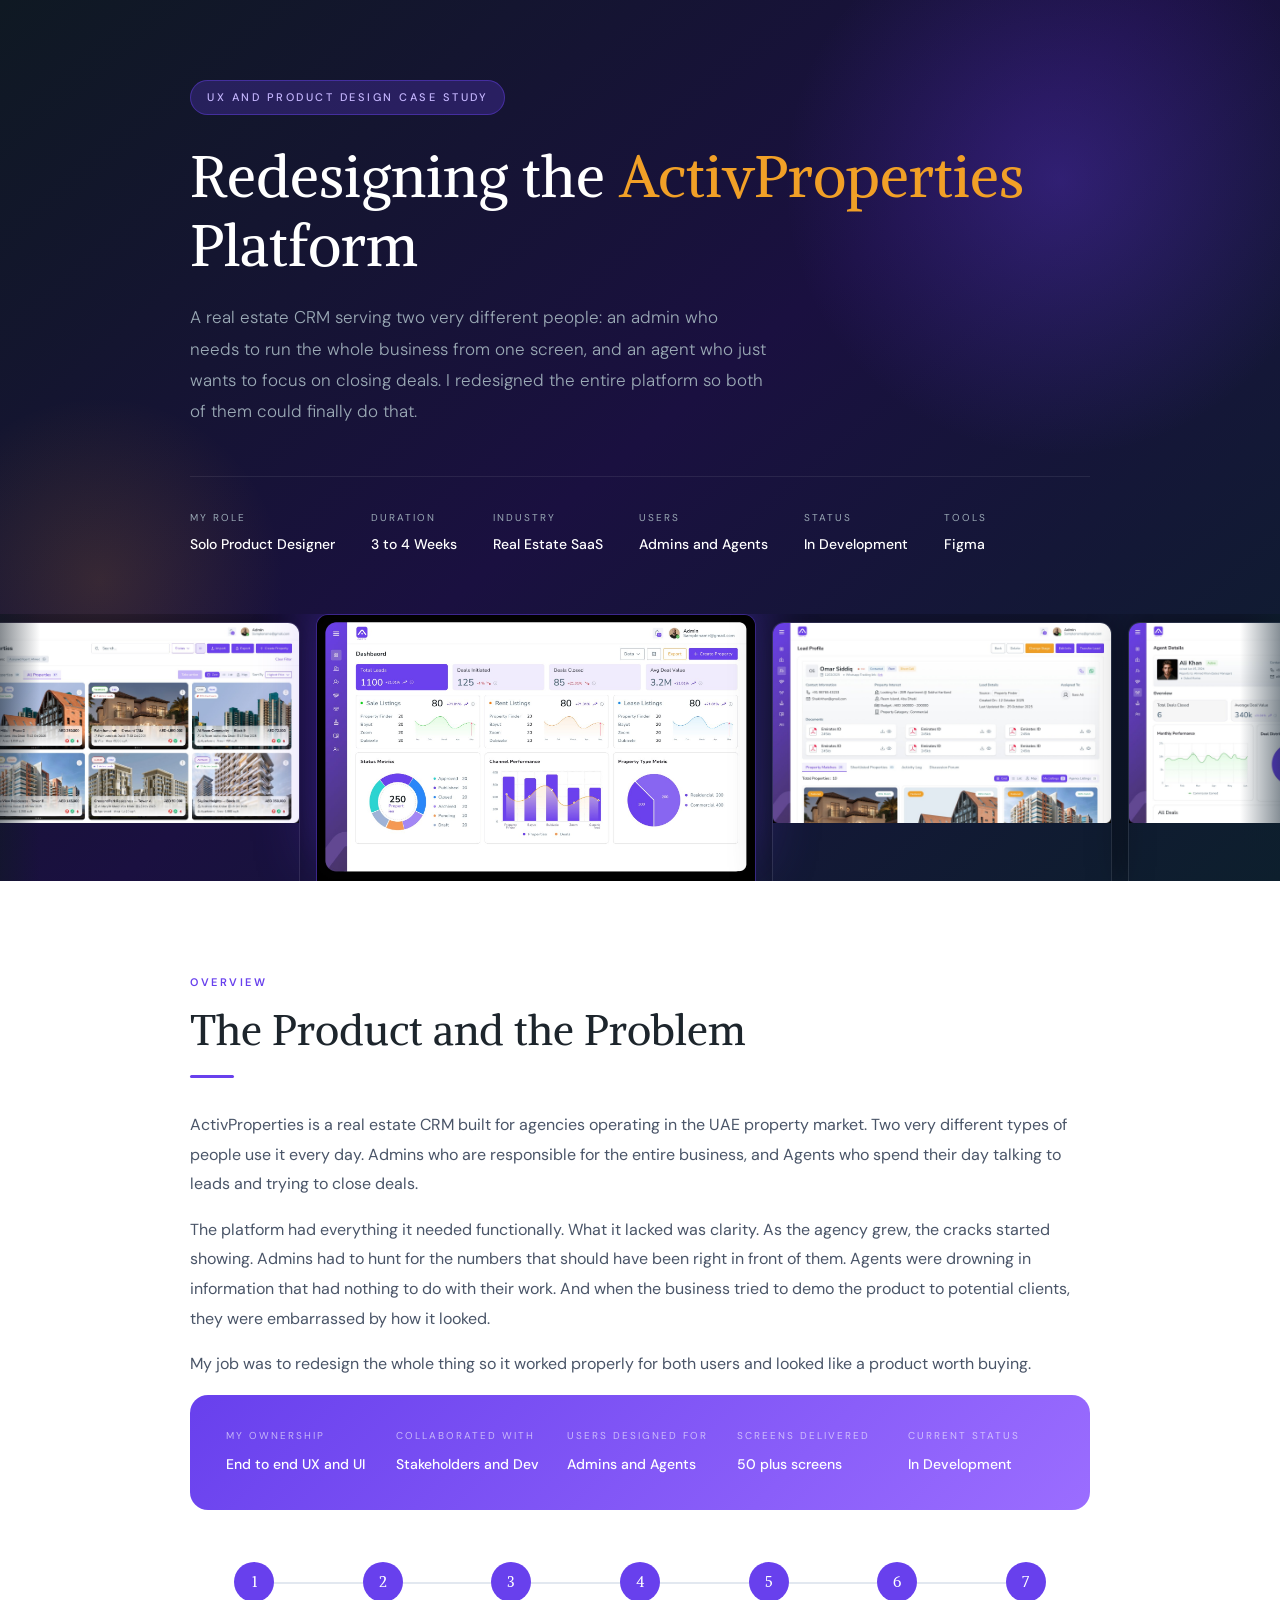
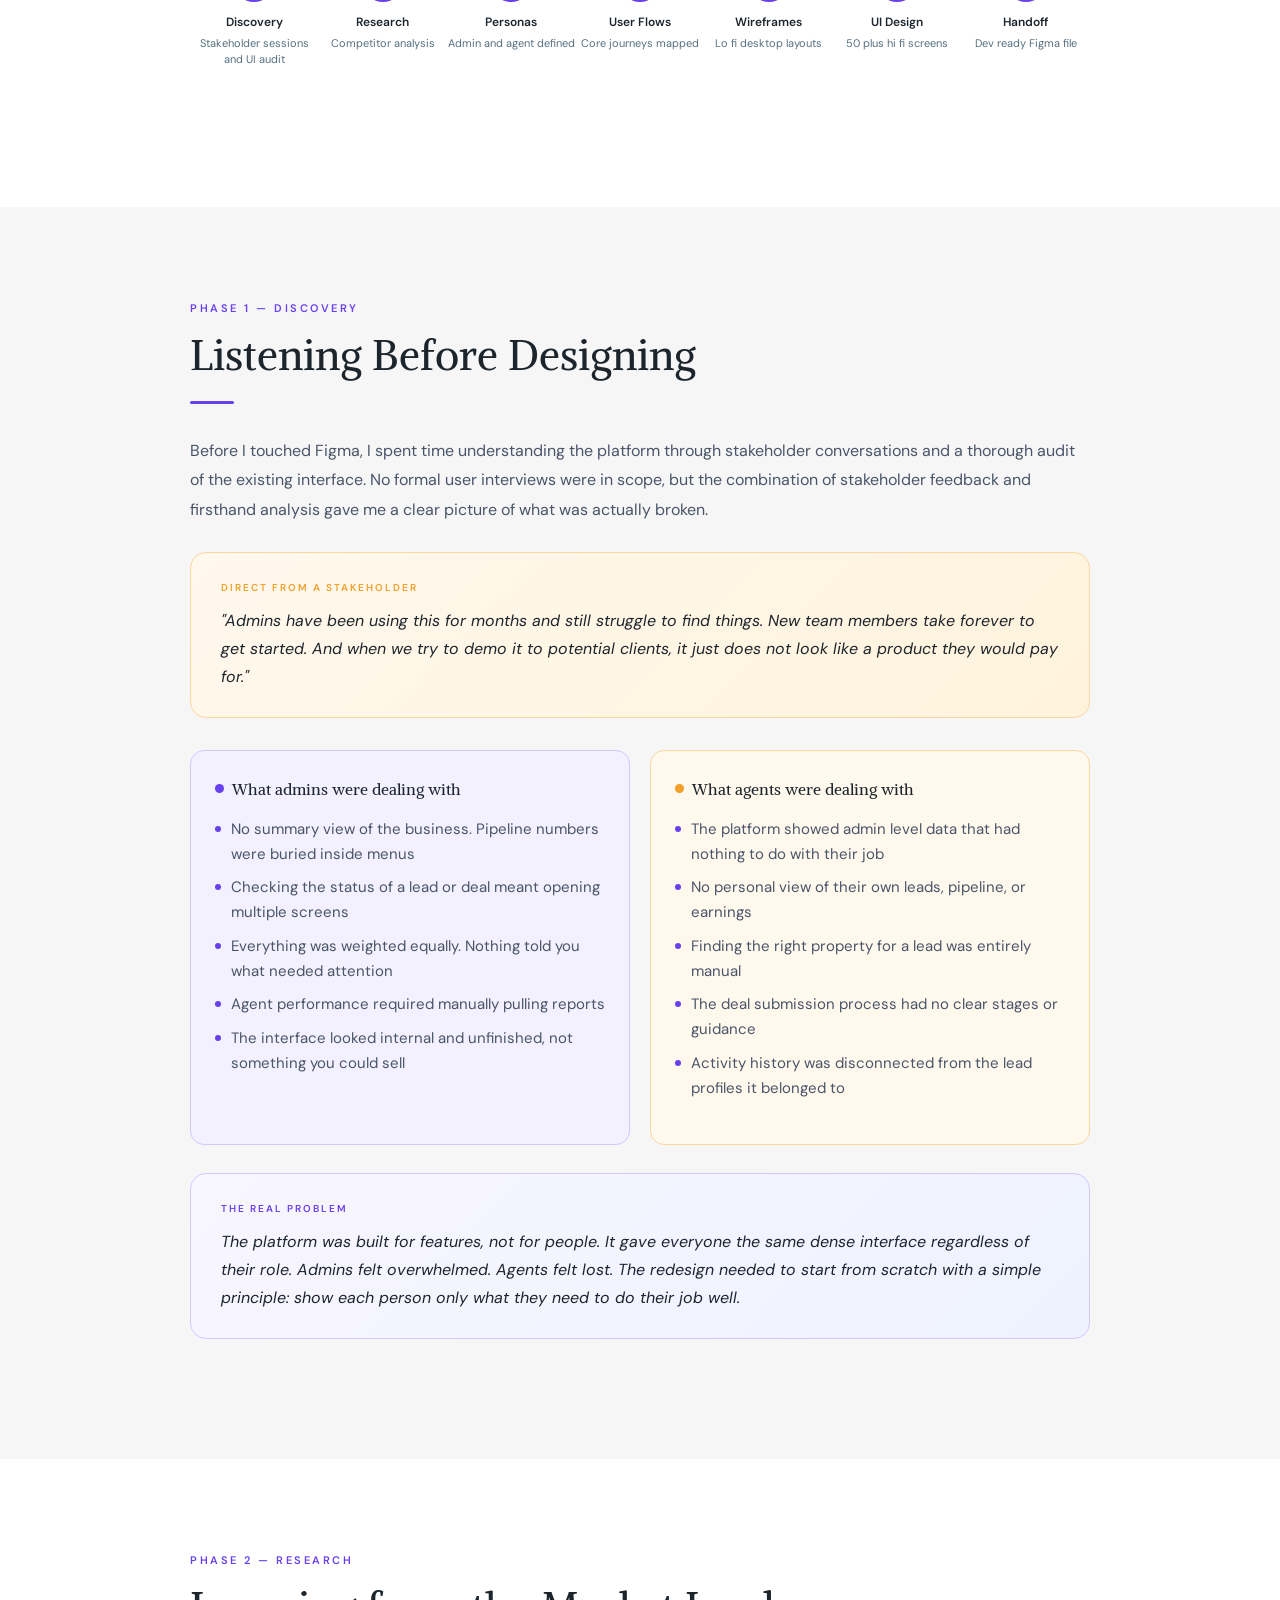
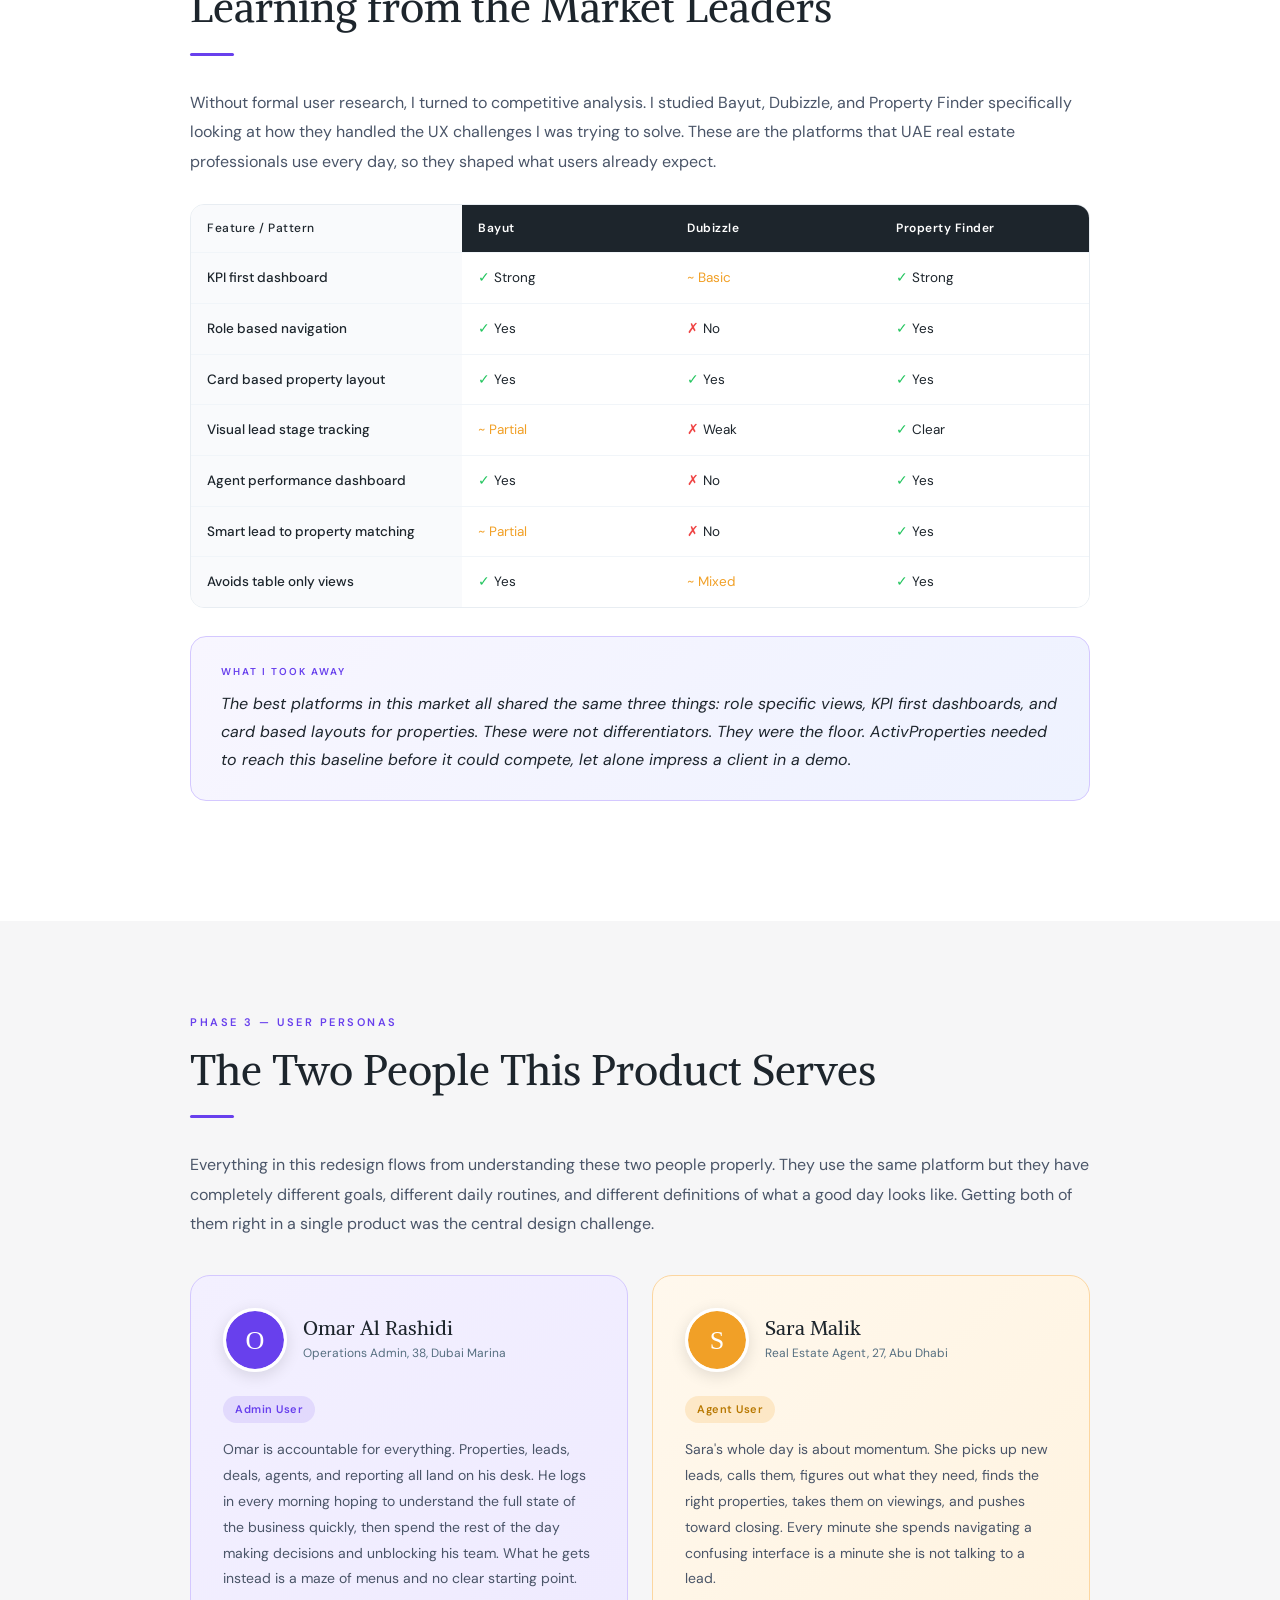
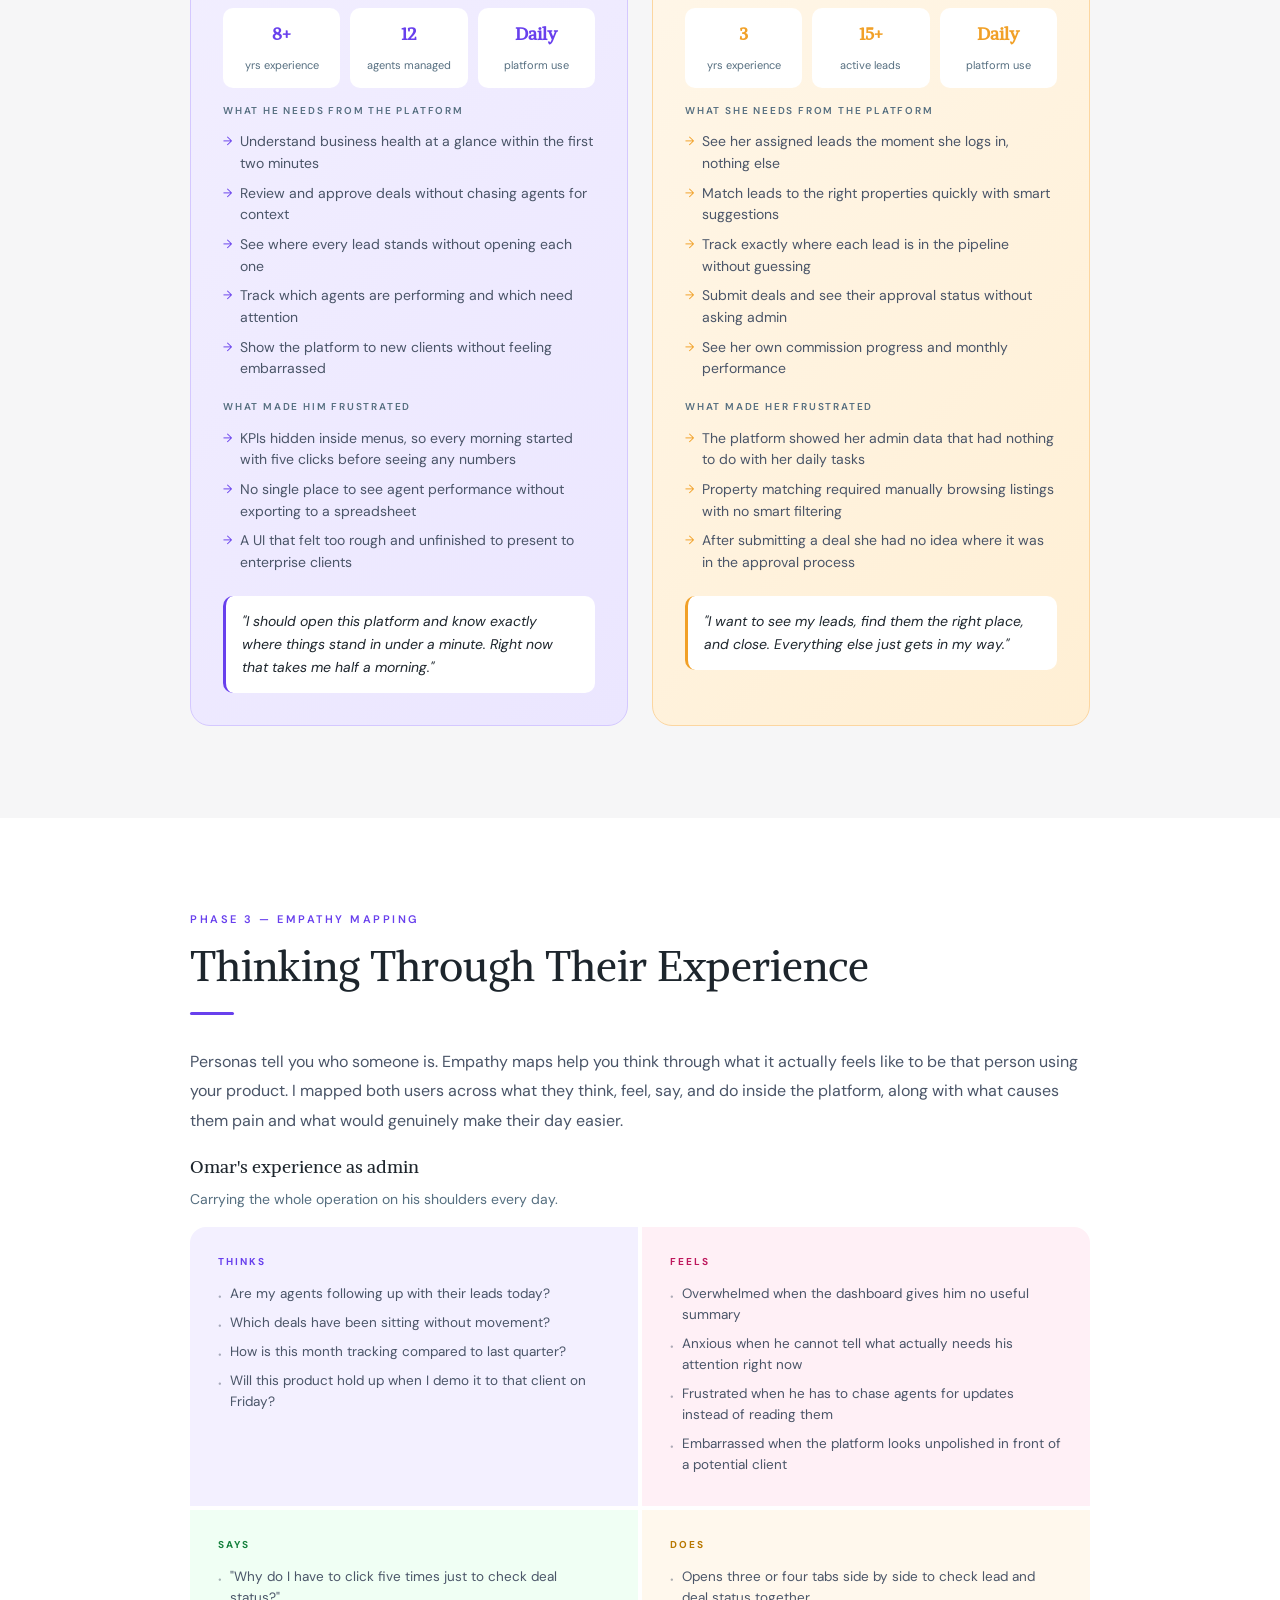
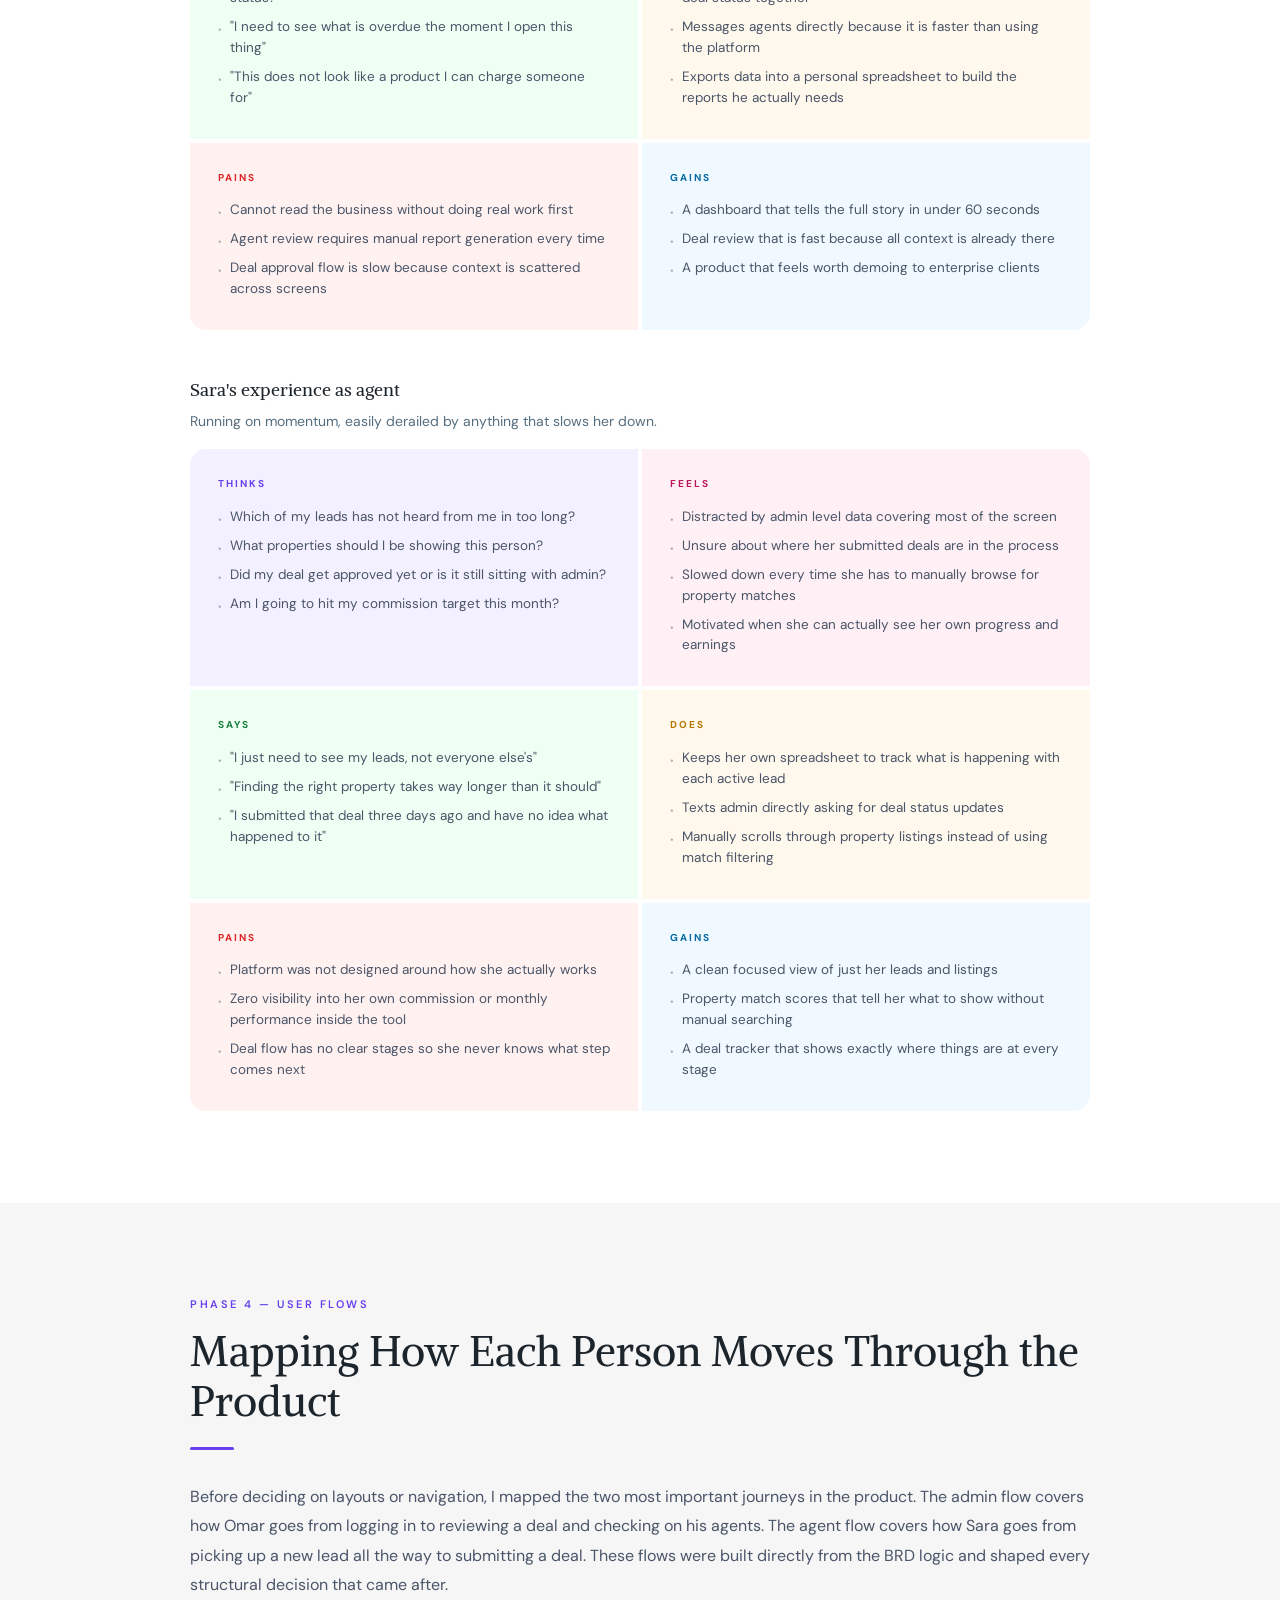
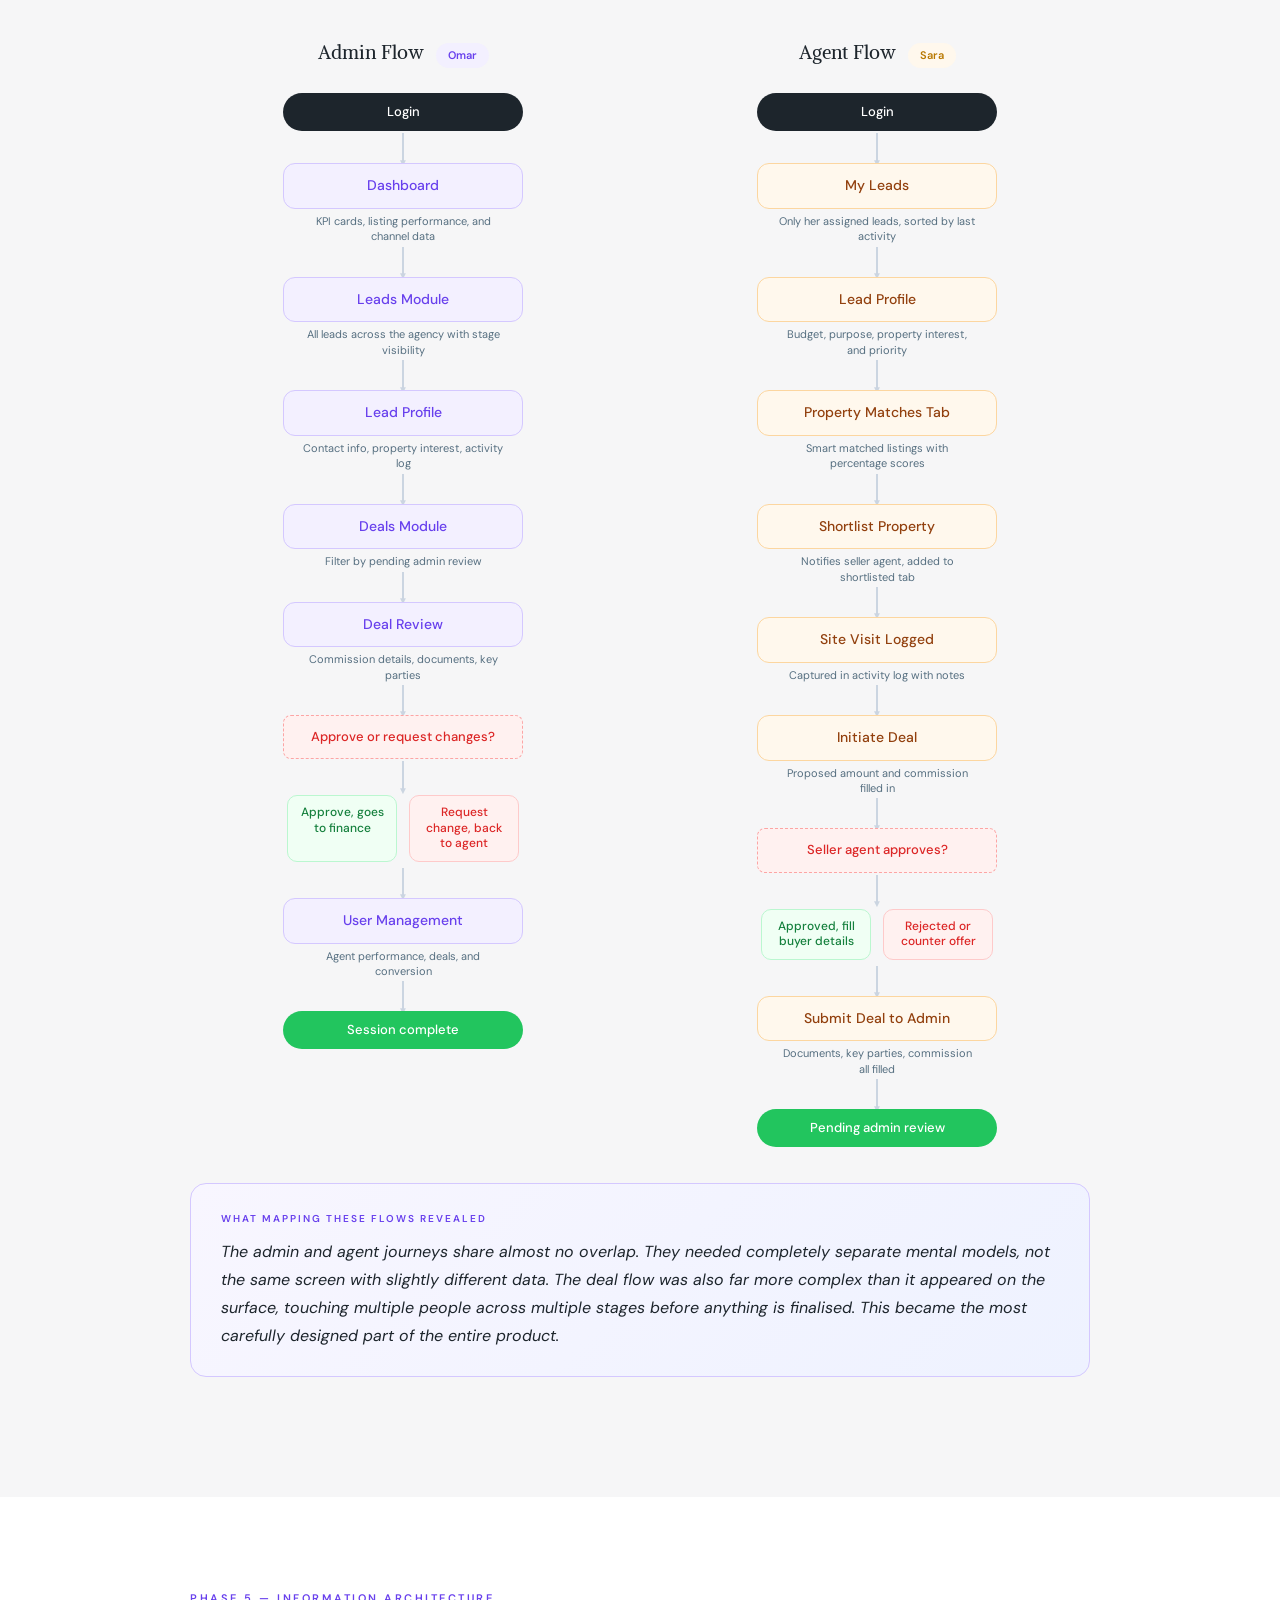
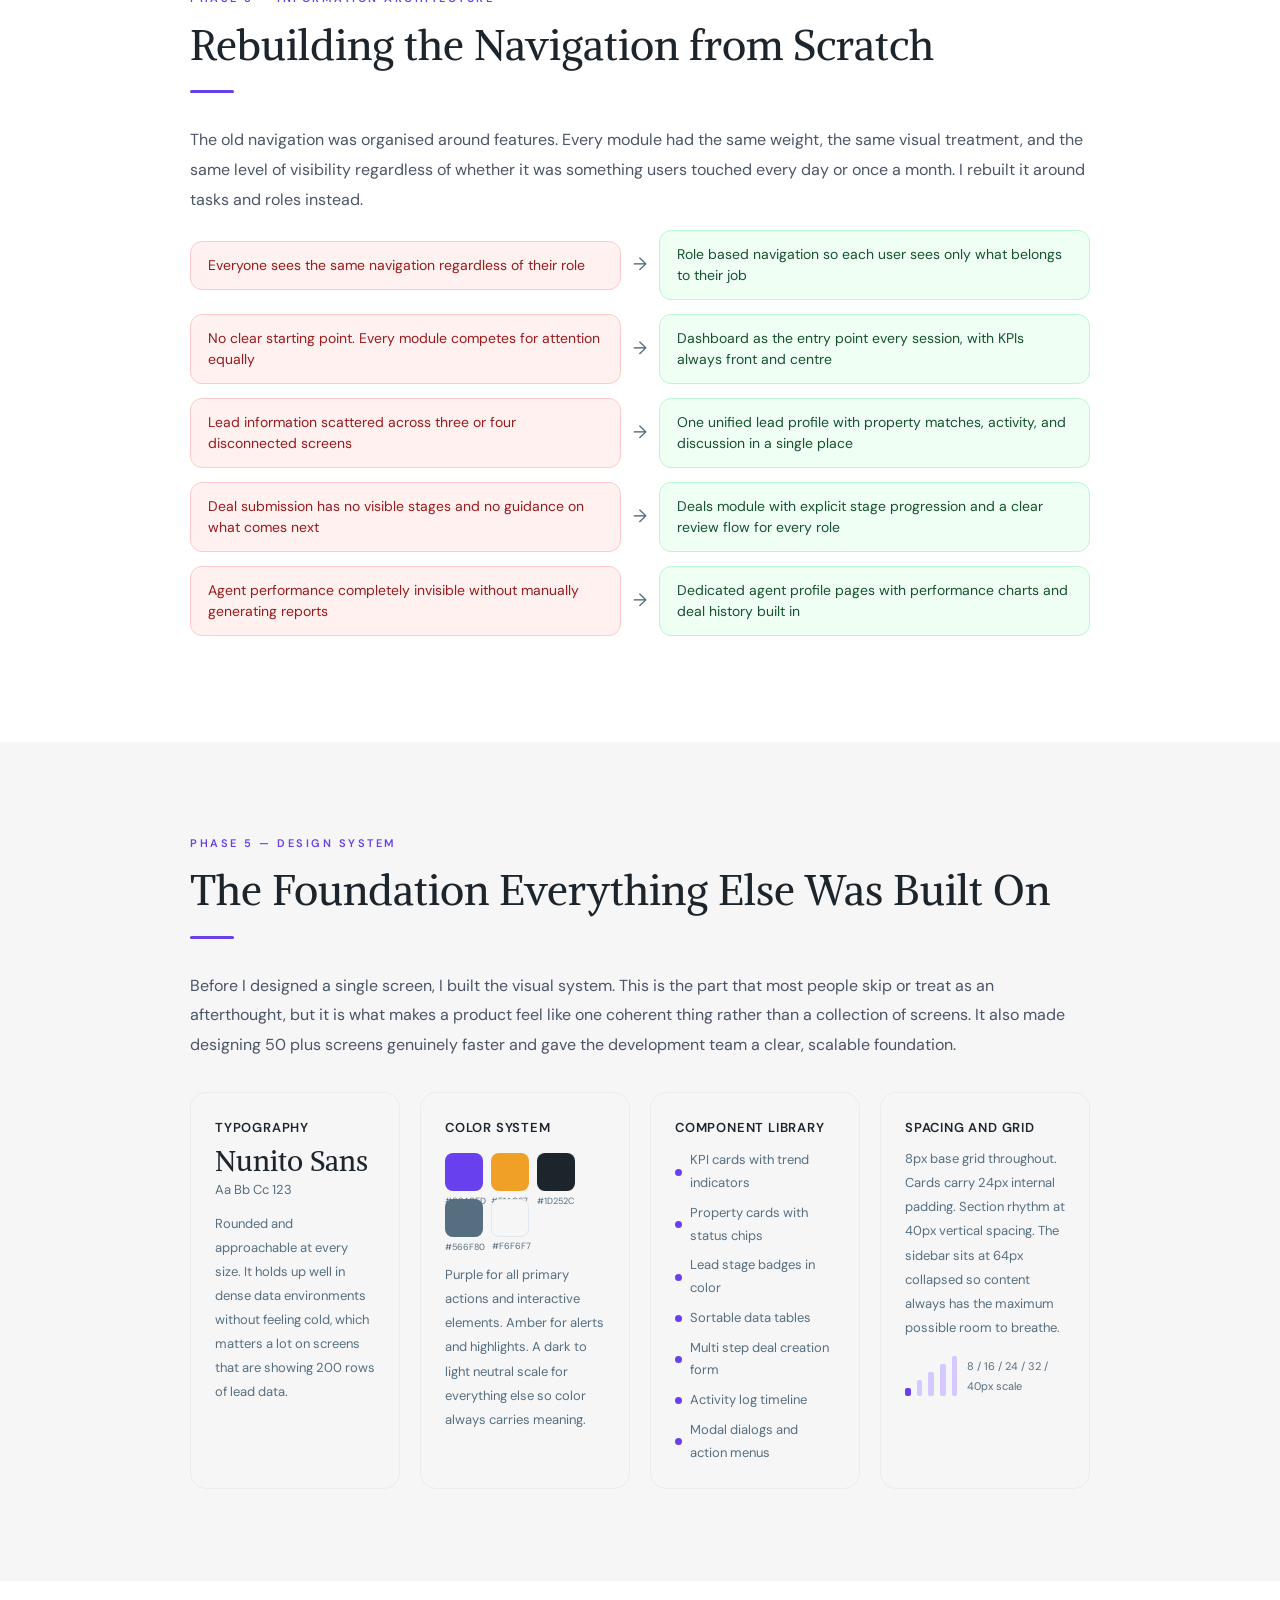
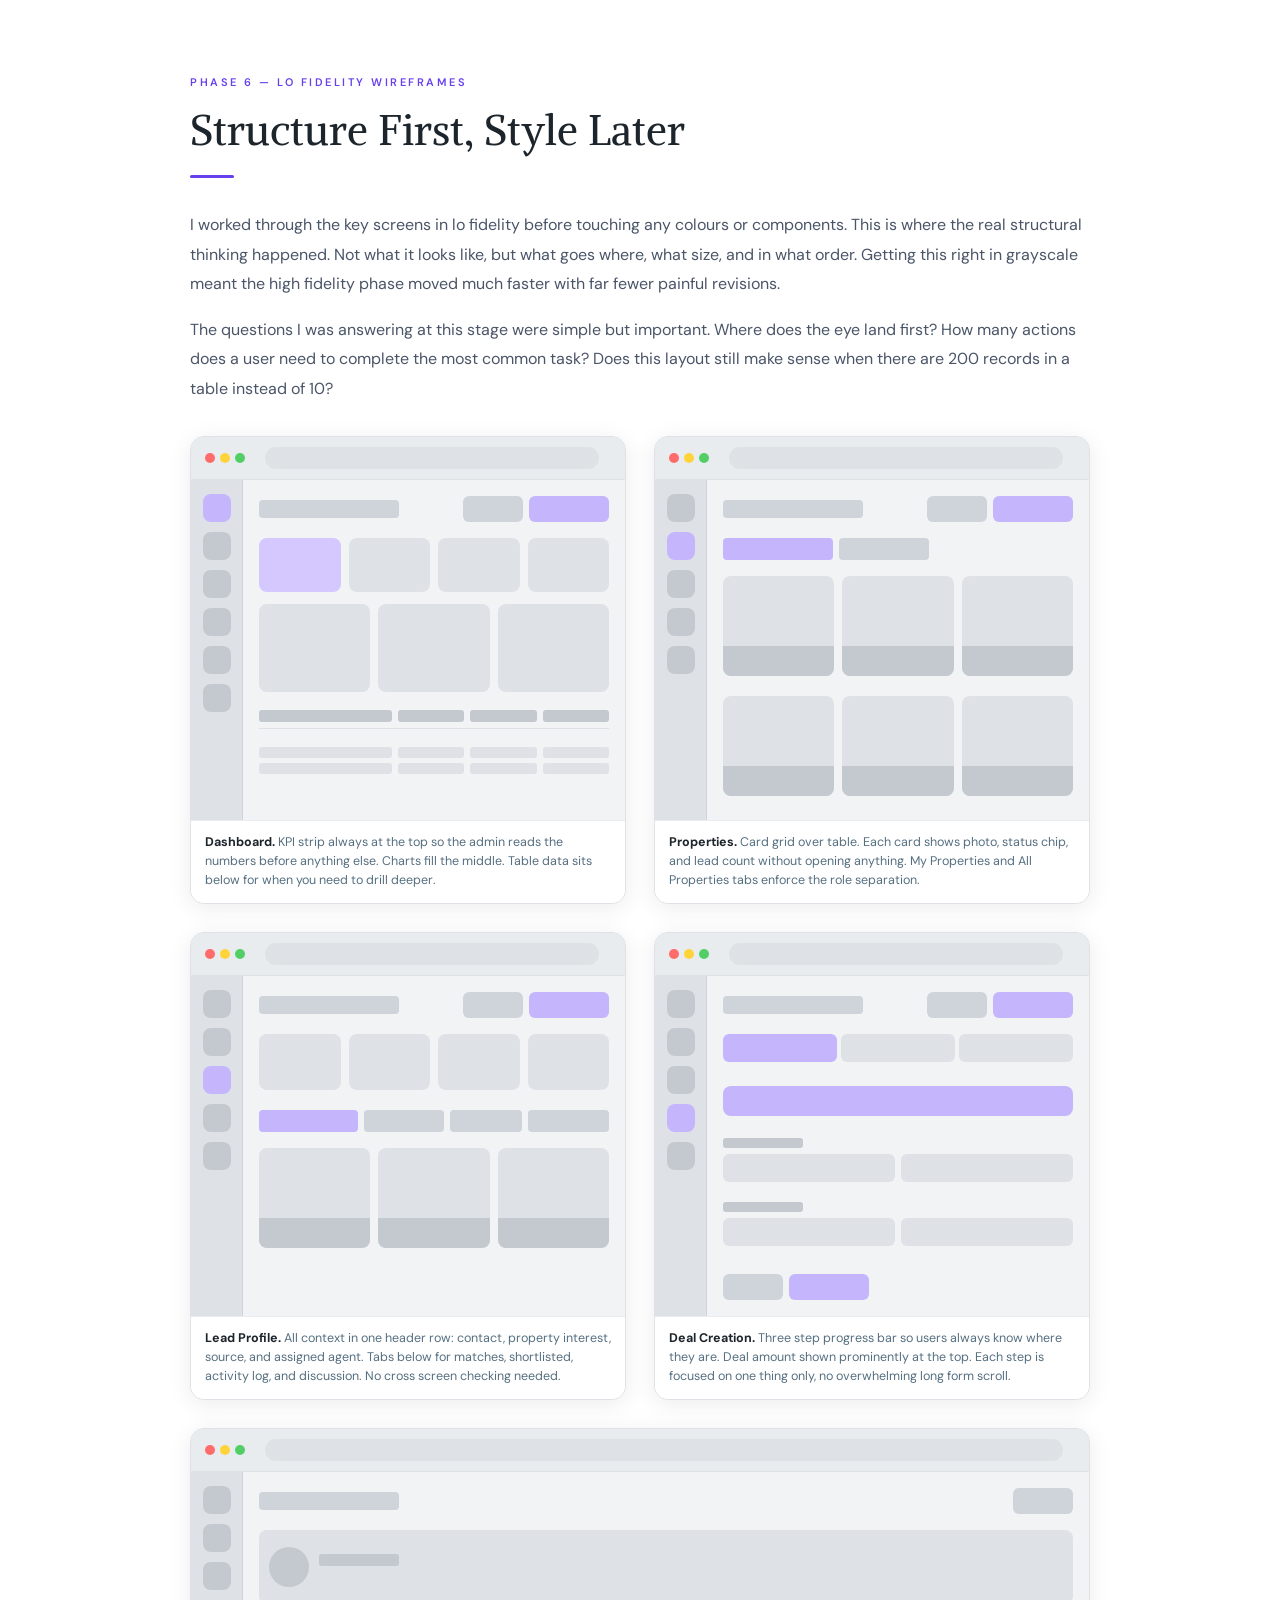
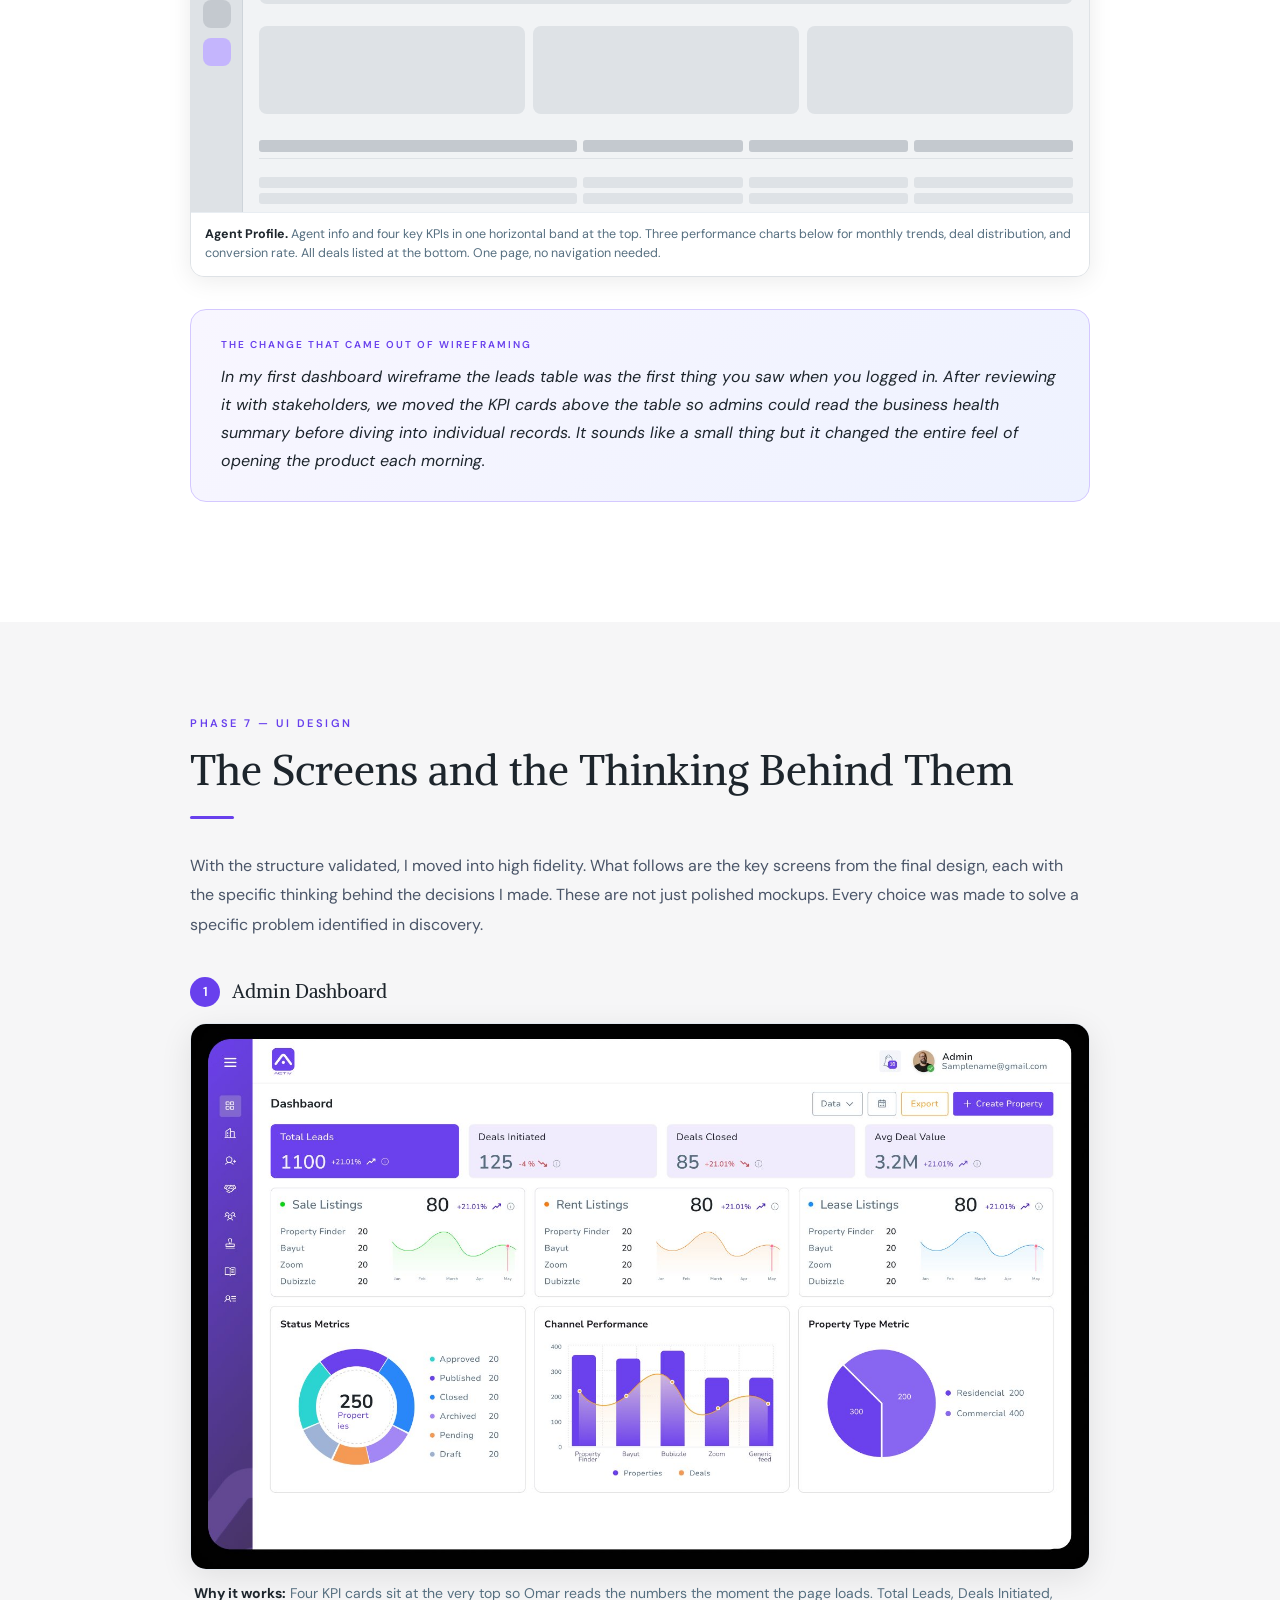
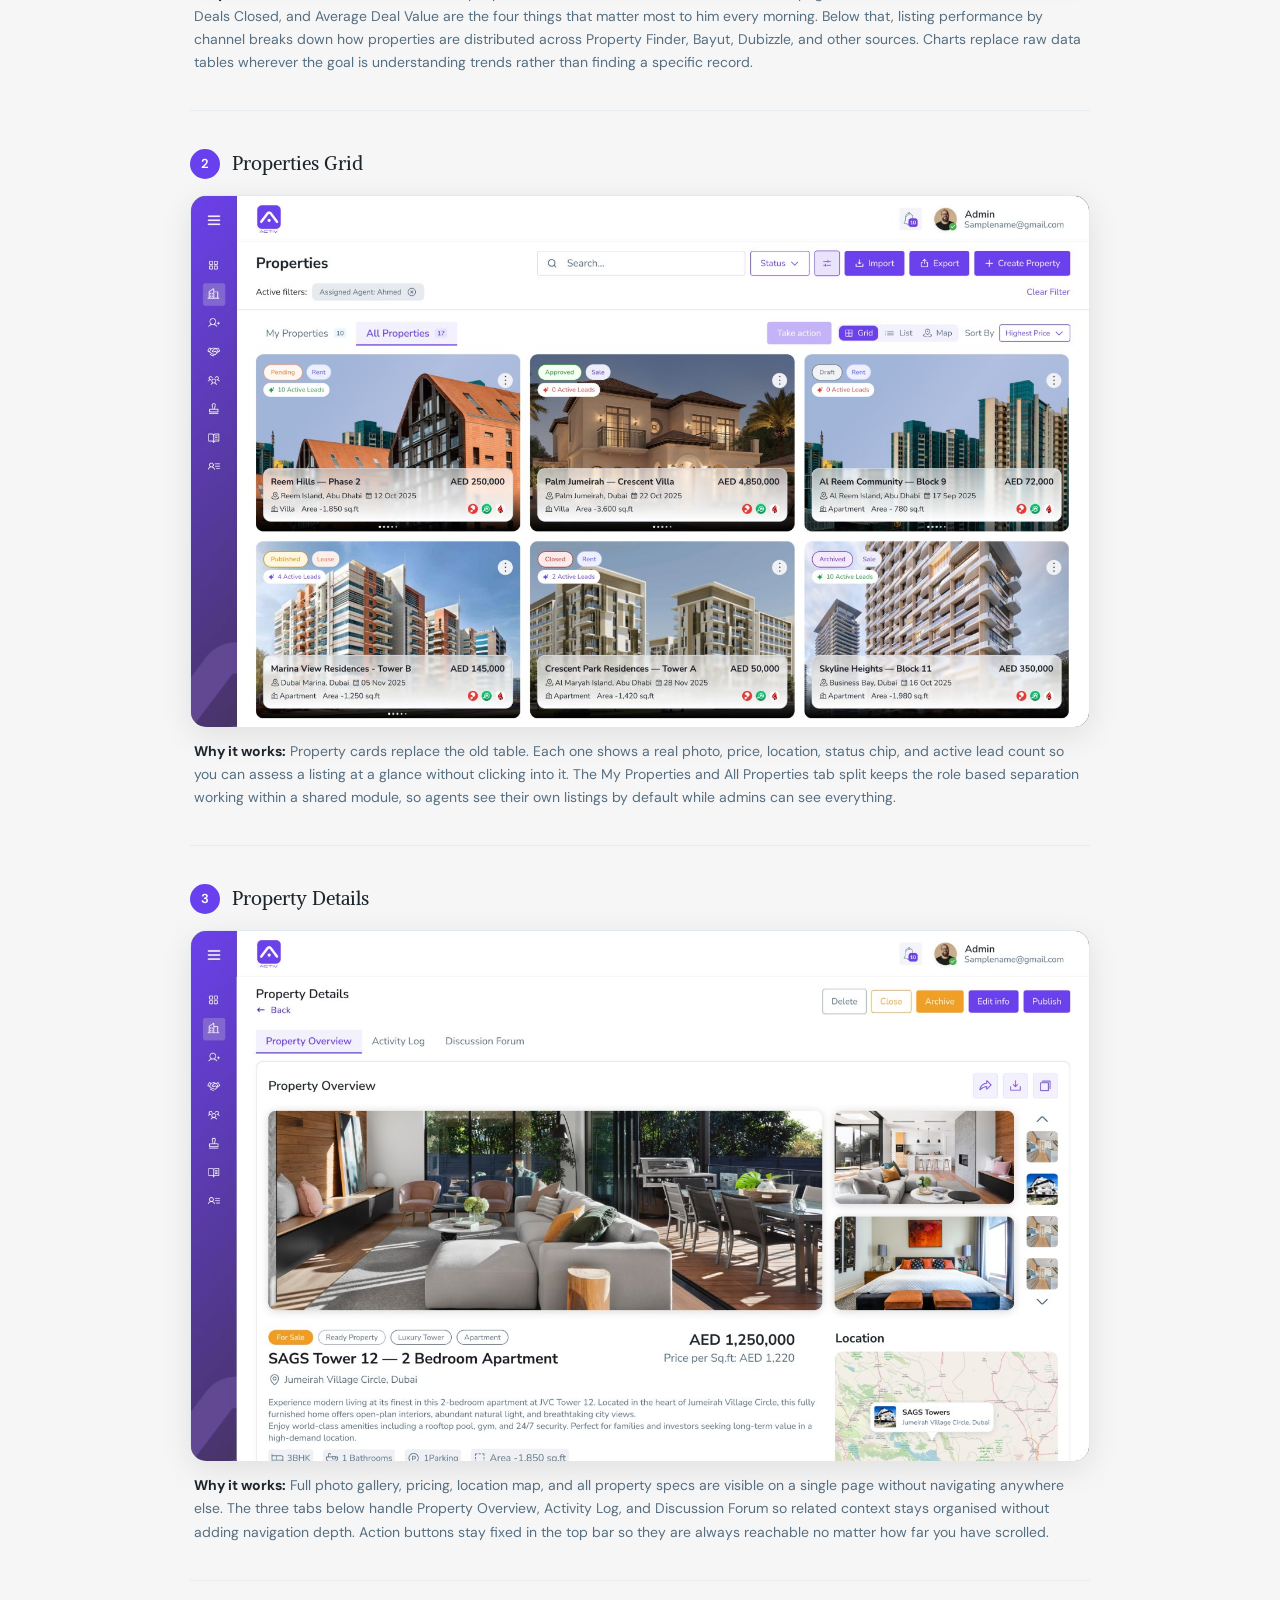
==== activproperties-v4.html @ c0299718 "First Commit" ====
<!DOCTYPE html>
<html lang="en">
<head>
<meta charset="UTF-8"/>
<meta name="viewport" content="width=device-width, initial-scale=1.0"/>
<title>ActivProperties Case Study</title>
<link href="https://fonts.googleapis.com/css2?family=Alike&family=DM+Sans:ital,wght@0,300;0,400;0,500;0,600;1,400&display=swap" rel="stylesheet"/>
<style>
:root{
  --brand:#6840ED;--accent:#F1A027;--dark:#1D252C;--mid:#566F80;
  --light:#9AA9B5;--bg:#F6F6F7;--white:#fff;
}
*,*::before,*::after{box-sizing:border-box;margin:0;padding:0;}
body{font-family:'DM Sans',sans-serif;background:var(--bg);color:var(--dark);line-height:1.75;font-size:16px;}

/* HERO */
.hero{background:linear-gradient(140deg,#0f1923 0%,#1a1040 50%,#0d1f2d 100%);color:white;padding:80px 0 0;position:relative;overflow:hidden;}
.hero-glow-1{position:absolute;top:-120px;right:-80px;width:600px;height:600px;background:radial-gradient(circle,rgba(104,64,237,0.3) 0%,transparent 65%);border-radius:50%;pointer-events:none;}
.hero-glow-2{position:absolute;bottom:100px;left:-100px;width:400px;height:400px;background:radial-gradient(circle,rgba(241,160,39,0.15) 0%,transparent 65%);border-radius:50%;pointer-events:none;}
.container{max-width:980px;margin:0 auto;padding:0 40px;position:relative;z-index:1;}
.hero-tag{display:inline-block;background:rgba(104,64,237,0.25);border:1px solid rgba(104,64,237,0.45);color:#c4b5fd;font-size:11px;font-weight:500;letter-spacing:2.5px;text-transform:uppercase;padding:7px 16px;border-radius:100px;margin-bottom:28px;}
.hero h1{font-family:'Alike',serif;font-size:clamp(32px,5vw,58px);font-weight:400;line-height:1.18;margin-bottom:22px;}
.hero h1 span{color:var(--accent);}
.hero-sub{font-size:17px;color:#9AA9B5;max-width:580px;margin-bottom:48px;font-weight:300;line-height:1.85;}
.meta-row{display:flex;gap:36px;flex-wrap:wrap;border-top:1px solid rgba(255,255,255,0.08);padding-top:32px;margin-bottom:56px;}
.meta-item label{display:block;font-size:10px;letter-spacing:2px;text-transform:uppercase;color:var(--light);margin-bottom:4px;}
.meta-item span{font-size:14px;color:white;font-weight:500;}

/* HERO MOCKUP */
.hero-screens{display:flex;gap:16px;overflow:hidden;padding:0;margin:0 -40px;position:relative;}
.hero-screens::before{content:'';position:absolute;left:0;top:0;bottom:0;width:80px;background:linear-gradient(to right,#0f1923,transparent);z-index:2;}
.hero-screens::after{content:'';position:absolute;right:0;top:0;bottom:0;width:80px;background:linear-gradient(to left,#0d1f2d,transparent);z-index:2;}
.hero-screen{flex-shrink:0;width:340px;border-radius:12px 12px 0 0;overflow:hidden;border:1px solid rgba(255,255,255,0.1);border-bottom:none;box-shadow:0 -8px 40px rgba(0,0,0,0.4);transform:translateY(8px);}
.hero-screen img{width:100%;display:block;}
.hero-screen.featured{width:440px;transform:translateY(0);box-shadow:0 -20px 60px rgba(104,64,237,0.35);border-color:rgba(104,64,237,0.45);}

/* SECTIONS */
section{padding:92px 0;}
section:nth-child(even){background:var(--white);}
.section-label{font-size:11px;font-weight:600;letter-spacing:2.5px;text-transform:uppercase;color:var(--brand);margin-bottom:12px;}
h2{font-family:'Alike',serif;font-size:clamp(26px,3.8vw,42px);font-weight:400;line-height:1.2;color:var(--dark);margin-bottom:20px;}
h3{font-family:'Alike',serif;font-size:20px;font-weight:400;color:var(--dark);margin-bottom:10px;}
h4{font-size:13px;font-weight:600;color:var(--dark);margin-bottom:8px;text-transform:uppercase;letter-spacing:0.8px;}
p{color:#4a5568;font-size:16px;line-height:1.85;margin-bottom:16px;}
p:last-child{margin-bottom:0;}
.divider{width:44px;height:3px;background:var(--brand);border-radius:2px;margin-bottom:32px;}

/* ROLE BANNER */
.role-banner{background:linear-gradient(135deg,var(--brand),#9b6dff);border-radius:18px;padding:32px 36px;color:white;margin-bottom:52px;display:grid;grid-template-columns:repeat(auto-fit,minmax(130px,1fr));gap:24px;}
.role-item label{display:block;font-size:10px;letter-spacing:2px;text-transform:uppercase;color:rgba(255,255,255,0.6);margin-bottom:6px;}
.role-item span{font-size:14px;font-weight:500;}

/* TIMELINE */
.timeline{display:flex;margin:40px 0;overflow-x:auto;padding-bottom:8px;}
.tl-step{flex:1;min-width:100px;text-align:center;position:relative;}
.tl-step::after{content:'';position:absolute;top:20px;left:50%;width:100%;height:2px;background:#e2e8f0;z-index:0;}
.tl-step:last-child::after{display:none;}
.t-dot{width:40px;height:40px;border-radius:50%;background:var(--brand);color:white;display:flex;align-items:center;justify-content:center;font-family:'Alike',serif;font-size:15px;margin:0 auto 10px;position:relative;z-index:1;}
.tl-step strong{display:block;font-size:12px;font-weight:600;color:var(--dark);margin-bottom:3px;}
.tl-step p{font-size:11px;color:var(--mid);margin:0;line-height:1.4;}

/* PERSONA */
.persona-grid{display:grid;grid-template-columns:1fr 1fr;gap:24px;margin-top:36px;}
.persona-card{border-radius:20px;padding:32px;border:1px solid #e8edf2;}
.persona-card.admin-card{background:linear-gradient(135deg,#f3f0ff,#ebe6ff);border-color:#d4c8ff;}
.persona-card.agent-card{background:linear-gradient(135deg,#fff8ed,#ffefd4);border-color:#fcd6a0;}
.persona-top{display:flex;align-items:center;gap:16px;margin-bottom:22px;}
.p-avatar{width:64px;height:64px;border-radius:50%;object-fit:cover;flex-shrink:0;border:3px solid white;box-shadow:0 4px 16px rgba(0,0,0,0.12);}
.p-name{font-family:'Alike',serif;font-size:20px;color:var(--dark);line-height:1.2;}
.p-role{font-size:12px;color:var(--mid);margin-top:3px;}
.p-tag{display:inline-block;font-size:11px;font-weight:600;padding:4px 12px;border-radius:100px;margin-bottom:14px;letter-spacing:0.5px;}
.p-tag.admin{background:rgba(104,64,237,0.12);color:var(--brand);}
.p-tag.agent{background:rgba(241,160,39,0.18);color:#b87800;}
.p-section{font-size:10px;letter-spacing:1.8px;text-transform:uppercase;color:var(--mid);font-weight:600;margin:14px 0 8px;}
.p-list{list-style:none;}
.p-list li{font-size:14px;color:#4a5568;padding:4px 0;display:flex;gap:8px;align-items:flex-start;line-height:1.55;}
.p-list li::before{content:'\2192';flex-shrink:0;font-size:12px;margin-top:1px;}
.admin-card .p-list li::before{color:var(--brand);}
.agent-card .p-list li::before{color:var(--accent);}
.p-quote{margin-top:18px;padding:14px 16px;background:white;border-radius:10px;font-size:14px;color:var(--dark);font-style:italic;line-height:1.65;border-left:3px solid var(--brand);}
.agent-card .p-quote{border-left-color:var(--accent);}
.p-stat-row{display:flex;gap:10px;margin-top:14px;flex-wrap:wrap;}
.p-stat{background:white;border-radius:10px;padding:10px 14px;text-align:center;flex:1;min-width:75px;}
.p-stat strong{display:block;font-family:'Alike',serif;font-size:18px;color:var(--brand);}
.agent-card .p-stat strong{color:var(--accent);}
.p-stat span{font-size:11px;color:var(--mid);}

/* EMPATHY MAP */
.empathy-wrap{margin-top:32px;}
.empathy-grid{display:grid;grid-template-columns:1fr 1fr;gap:4px;border-radius:16px;overflow:hidden;}
.em-cell{padding:26px 28px;}
.em-cell.thinks{background:#f3f0ff;}
.em-cell.feels{background:#fff0f6;}
.em-cell.says{background:#f0fff4;}
.em-cell.does{background:#fff8ed;}
.em-cell.pains{background:#fff1f0;}
.em-cell.gains{background:#f0f9ff;}
.em-label{font-size:10px;font-weight:700;letter-spacing:2px;text-transform:uppercase;margin-bottom:10px;}
.thinks .em-label{color:var(--brand);} .feels .em-label{color:#be185d;}
.says .em-label{color:#15803d;} .does .em-label{color:#b87800;}
.pains .em-label{color:#dc2626;} .gains .em-label{color:#0369a1;}
.em-list{list-style:none;}
.em-list li{font-size:13.5px;color:#4a5568;padding:4px 0;line-height:1.55;display:flex;gap:8px;}
.em-list li::before{content:'\2022';flex-shrink:0;font-size:10px;margin-top:5px;opacity:0.45;}

/* =============================
   VERTICAL USER FLOW
   ============================= */
.flow-cols{display:grid;grid-template-columns:1fr 1fr;gap:48px;margin-top:36px;}
.vflow{display:flex;flex-direction:column;align-items:center;gap:0;}
.vflow-header{font-family:'Alike',serif;font-size:18px;color:var(--dark);margin-bottom:24px;text-align:center;}
.vf-badge{display:inline-block;font-size:11px;font-weight:600;padding:3px 12px;border-radius:100px;margin-left:8px;}
.vf-badge.admin{background:#f3f0ff;color:var(--brand);}
.vf-badge.agent{background:#fff8ed;color:#b87800;}
.vf-step{display:flex;flex-direction:column;align-items:center;width:100%;}
.vf-node{width:100%;max-width:240px;padding:12px 20px;border-radius:12px;text-align:center;font-size:14px;font-weight:500;line-height:1.4;position:relative;}
.vf-node.start{background:#1D252C;color:white;border-radius:100px;font-size:13px;padding:10px 24px;}
.vf-node.end{background:#22c55e;color:white;border-radius:100px;font-size:13px;padding:10px 24px;}
.vf-node.admin-node{background:#f3f0ff;color:var(--brand);border:1.5px solid #d4c8ff;}
.vf-node.agent-node{background:#fff8ed;color:#92400e;border:1.5px solid #fcd6a0;}
.vf-node.decision{background:#fff1f0;color:#dc2626;border:1.5px dashed #fca5a5;border-radius:8px;font-size:13px;}
.vf-sub{font-size:11px;color:var(--mid);margin-top:5px;text-align:center;max-width:200px;line-height:1.4;}
.vf-arrow{width:2px;height:28px;background:#cbd5e1;position:relative;margin:2px 0;}
.vf-arrow::after{content:'\25BC';position:absolute;bottom:-10px;left:50%;transform:translateX(-50%);color:#cbd5e1;font-size:10px;}
.vf-branch{display:flex;gap:12px;width:100%;justify-content:center;margin:4px 0;}
.vf-branch-node{flex:1;max-width:110px;padding:9px 12px;border-radius:10px;text-align:center;font-size:12px;font-weight:500;line-height:1.3;}
.vf-branch-node.yes{background:#f0fff4;color:#15803d;border:1.5px solid #bbf7d0;}
.vf-branch-node.no{background:#fff1f0;color:#dc2626;border:1.5px solid #fecaca;}

/* DESIGN SYSTEM */
.ds-grid{display:grid;grid-template-columns:repeat(auto-fit,minmax(210px,1fr));gap:20px;margin-top:32px;}
.ds-card{border-radius:16px;padding:24px;border:1px solid #e8edf2;background:white;}
section:nth-child(odd) .ds-card{background:var(--bg);}
.color-swatch-row{display:flex;gap:8px;margin:14px 0 20px;flex-wrap:wrap;}
.swatch{width:38px;height:38px;border-radius:8px;position:relative;}
.swatch span{position:absolute;bottom:-18px;left:0;font-size:9px;color:var(--mid);white-space:nowrap;}
.type-sample{font-family:'Alike',serif;font-size:28px;color:var(--dark);line-height:1;margin:8px 0 4px;}
.type-body{font-size:13px;color:var(--mid);}
.comp-list{display:flex;flex-direction:column;gap:7px;margin-top:10px;}
.comp-chip{display:inline-flex;align-items:center;gap:8px;font-size:13px;color:var(--mid);}
.comp-chip::before{content:'';width:7px;height:7px;border-radius:50%;background:var(--brand);flex-shrink:0;}

/* COMP TABLE */
.comp-table{margin-top:28px;border-radius:14px;overflow:hidden;border:1px solid #e8edf2;}
.comp-row{display:grid;grid-template-columns:1.3fr repeat(3,1fr);}
.comp-row:not(:last-child){border-bottom:1px solid #f1f5f9;}
.comp-cell{padding:13px 16px;font-size:13.5px;background:white;}
.comp-cell.hd{background:var(--dark);color:white;font-size:12px;font-weight:600;letter-spacing:0.5px;}
.comp-cell.feat{background:#f9fafc;font-weight:500;color:var(--dark);}
.ck{color:#22c55e;} .cx{color:#ef4444;} .cp{color:var(--accent);}

/* DECISION BOXES */
.decision-row{display:grid;grid-template-columns:1fr auto 1fr;gap:12px;align-items:center;margin-bottom:14px;}
.d-box{border-radius:12px;padding:13px 17px;font-size:14px;line-height:1.5;}
.d-box.before{background:#fff1f0;border:1px solid #fecaca;color:#991b1b;}
.d-box.after{background:#f0fff4;border:1px solid #bbf7d0;color:#14532d;}
.d-arrow{font-size:18px;color:var(--mid);text-align:center;}

/* =============================
   DESKTOP WIREFRAMES
   ============================= */
.wf-grid{display:grid;grid-template-columns:1fr 1fr;gap:28px;margin-top:32px;}
.wf-window{background:#f1f3f5;border-radius:14px;overflow:hidden;box-shadow:0 4px 24px rgba(0,0,0,0.08);border:1px solid #dee2e6;}
.wf-chrome{background:#e9ecef;padding:10px 14px;display:flex;align-items:center;gap:8px;border-bottom:1px solid #dee2e6;}
.wf-chrome-dots{display:flex;gap:5px;}
.wf-chrome-dot{width:10px;height:10px;border-radius:50%;background:#ced4da;}
.wf-chrome-dot.red{background:#ff6b6b;}
.wf-chrome-dot.yellow{background:#ffd43b;}
.wf-chrome-dot.green{background:#51cf66;}
.wf-urlbar{flex:1;margin:0 12px;height:22px;background:#dee2e6;border-radius:100px;}
.wf-inner{display:flex;height:340px;}
.wf-sidebar{width:52px;background:#dee2e6;display:flex;flex-direction:column;align-items:center;padding:14px 0;gap:10px;flex-shrink:0;border-right:1px solid #ced4da;}
.wf-nav-icon{width:28px;height:28px;border-radius:8px;background:#c4c9cf;}
.wf-nav-icon.active{background:#c4b5fd;}
.wf-main{flex:1;display:flex;flex-direction:column;padding:16px;gap:12px;overflow:hidden;}
.wf-toprow{display:flex;justify-content:space-between;align-items:center;margin-bottom:4px;}
.wf-page-title{width:140px;height:18px;background:#ced4da;border-radius:4px;}
.wf-btn-group{display:flex;gap:6px;}
.wf-btn-sm{height:26px;border-radius:6px;background:#ced4da;}
.wf-btn-sm.primary{background:#c4b5fd;width:80px;}
.wf-btn-sm.sec{background:#ced4da;width:60px;}
.wf-kpi-strip{display:grid;grid-template-columns:repeat(4,1fr);gap:8px;}
.wf-kpi-card{height:54px;border-radius:8px;background:#dee2e6;}
.wf-kpi-card.purple{background:#d4c8ff;}
.wf-chart-strip{display:grid;grid-template-columns:repeat(3,1fr);gap:8px;}
.wf-chart-box{height:88px;border-radius:8px;background:#dee2e6;}
.wf-table-header{display:grid;grid-template-columns:2fr 1fr 1fr 1fr;gap:6px;padding:6px 0;border-bottom:1px solid #dee2e6;}
.wf-th{height:12px;border-radius:3px;background:#c4c9cf;}
.wf-table-rows{display:flex;flex-direction:column;gap:5px;margin-top:6px;}
.wf-tr{display:grid;grid-template-columns:2fr 1fr 1fr 1fr;gap:6px;}
.wf-td{height:11px;border-radius:3px;background:#dee2e6;}
.wf-card-grid{display:grid;grid-template-columns:repeat(3,1fr);gap:8px;}
.wf-prop-card{height:100px;border-radius:8px;background:#dee2e6;position:relative;overflow:hidden;}
.wf-prop-card::after{content:'';position:absolute;bottom:0;left:0;right:0;height:30px;background:#c4c9cf;}
.wf-tabs{display:flex;gap:6px;margin-bottom:4px;}
.wf-tab{height:22px;border-radius:4px;background:#ced4da;}
.wf-tab.active{background:#c4b5fd;}
.wf-tab-w1{width:110px;} .wf-tab-w2{width:90px;} .wf-tab-w3{width:80px;}
.wf-lead-header{display:grid;grid-template-columns:1fr 1fr 1fr 1fr;gap:8px;margin-bottom:8px;}
.wf-lh-block{height:56px;border-radius:8px;background:#dee2e6;}
.wf-form-section{margin-bottom:8px;}
.wf-form-label{height:10px;width:80px;border-radius:3px;background:#c4c9cf;margin-bottom:6px;}
.wf-form-2col{display:grid;grid-template-columns:1fr 1fr;gap:6px;}
.wf-input-box{height:28px;border-radius:6px;background:#dee2e6;}
.wf-progress-bar{display:grid;grid-template-columns:repeat(3,1fr);gap:4px;margin-bottom:12px;}
.wf-prog-step{height:28px;border-radius:6px;background:#dee2e6;}
.wf-prog-step.done{background:#c4b5fd;}
.wf-deal-hero{height:56px;border-radius:8px;background:#c4b5fd;margin-bottom:10px;}
.wf-agent-top{display:flex;gap:10px;align-items:center;margin-bottom:10px;padding:10px;background:#dee2e6;border-radius:8px;}
.wf-agent-avatar{width:40px;height:40px;border-radius:50%;background:#c4c9cf;flex-shrink:0;}
.wf-agent-info{flex:1;display:flex;flex-direction:column;gap:5px;}
.wf-agent-name{height:12px;background:#c4c9cf;border-radius:3px;width:80px;}
.wf-agent-sub{height:9px;background:#dee2e6;border-radius:3px;width:120px;}
.wf-caption{font-size:12.5px;color:var(--mid);padding:12px 14px;line-height:1.55;background:white;border-top:1px solid #e8edf2;}
.wf-caption strong{color:var(--dark);}

/* CARDS */
.card-grid{display:grid;grid-template-columns:repeat(auto-fit,minmax(240px,1fr));gap:18px;margin-top:32px;}
.card{background:var(--bg);border:1px solid #e8edf2;border-radius:16px;padding:26px;}
section:nth-child(even) .card{background:#f8f9fb;}
.card-icon{width:42px;height:42px;border-radius:12px;display:flex;align-items:center;justify-content:center;font-size:19px;margin-bottom:14px;}
.ci-green{background:#f0fff4;}
.card p{font-size:14px;color:var(--mid);margin-top:6px;}

/* ROLE COMPARE */
.role-compare{display:grid;grid-template-columns:1fr 1fr;gap:20px;margin-top:28px;}
.role-col{border-radius:14px;padding:24px;}
.role-col.admin-col{background:#f3f0ff;border:1px solid #d4c8ff;}
.role-col.agent-col{background:#fff8ed;border:1px solid #fcd6a0;}
.role-col-title{font-family:'Alike',serif;font-size:16px;margin-bottom:14px;display:flex;align-items:center;gap:8px;}
.rdot{width:9px;height:9px;border-radius:50%;display:inline-block;flex-shrink:0;}

/* INSIGHT */
.insight{background:linear-gradient(135deg,#f8f6ff,#eef2ff);border:1px solid #d4c8ff;border-radius:16px;padding:26px 30px;margin:28px 0;}
.insight .ilabel{font-size:10px;letter-spacing:2px;text-transform:uppercase;color:var(--brand);font-weight:600;margin-bottom:10px;}
.insight p{font-size:16px;color:var(--dark);font-style:italic;line-height:1.75;margin:0;}
.insight.amber{background:linear-gradient(135deg,#fff8ed,#fff3dc);border-color:#fcd6a0;}
.insight.amber .ilabel{color:var(--accent);}

/* SCREEN SHOWCASE */
.screen-block{margin:36px 0;}
.screen-label{display:flex;align-items:center;gap:12px;margin-bottom:14px;}
.s-num{width:30px;height:30px;border-radius:50%;background:var(--brand);color:white;display:flex;align-items:center;justify-content:center;font-size:13px;font-weight:600;flex-shrink:0;}
.s-title{font-family:'Alike',serif;font-size:19px;color:var(--dark);}
.screen-img{width:100%;border-radius:16px;border:1px solid #e2e8f0;box-shadow:0 8px 32px rgba(0,0,0,0.09);display:block;}
.screen-cap{margin-top:12px;font-size:14px;color:var(--mid);line-height:1.65;padding:0 4px;}
.screen-cap strong{color:var(--dark);}
.s-divider{border:none;border-top:1px solid #e8edf2;margin:36px 0;}

/* STATS */
.stats-row{display:grid;grid-template-columns:repeat(auto-fit,minmax(160px,1fr));gap:18px;margin:36px 0;}
.stat-card{text-align:center;background:var(--white);border:1px solid #e8edf2;border-radius:16px;padding:28px 16px;}
section:nth-child(odd) .stat-card{background:#f8f6ff;border-color:#d4c8ff;}
.stat-num{font-family:'Alike',serif;font-size:44px;color:var(--brand);line-height:1;margin-bottom:8px;}
.stat-lbl{font-size:13px;color:var(--mid);line-height:1.4;}

/* SLIST */
.slist{list-style:none;margin:12px 0 20px;}
.slist li{display:flex;gap:10px;align-items:flex-start;margin-bottom:9px;font-size:15px;color:#4a5568;line-height:1.65;}
.slist li::before{content:'';width:6px;height:6px;border-radius:50%;background:var(--brand);margin-top:9px;flex-shrink:0;}

/* LEARNINGS */
.l-card{display:flex;gap:18px;align-items:flex-start;background:white;border:1px solid #e8edf2;border-radius:16px;padding:22px 26px;margin-bottom:14px;}
.l-num{font-family:'Alike',serif;font-size:32px;color:#e8edf2;line-height:1;flex-shrink:0;min-width:34px;}

/* FOOTER */
.footer{background:var(--dark);color:white;padding:56px 0;text-align:center;}
.footer h2{font-family:'Alike',serif;font-size:30px;color:white;margin-bottom:10px;font-weight:400;}
.footer p{color:var(--light);font-size:15px;margin:0;}

@media(max-width:768px){
  .persona-grid,.role-compare,.decision-row,.empathy-grid,.flow-cols,.wf-grid{grid-template-columns:1fr;}
  .d-arrow{transform:rotate(90deg);}
  .wf-inner{height:auto;flex-direction:column;}
}
</style>
</head>
<body>

<!-- HERO -->
<div class="hero">
  <div class="hero-glow-1"></div>
  <div class="hero-glow-2"></div>
  <div class="container">
    <div class="hero-tag">UX and Product Design Case Study</div>
    <h1>Redesigning the <span>ActivProperties</span> Platform</h1>
    <p class="hero-sub">A real estate CRM serving two very different people: an admin who needs to run the whole business from one screen, and an agent who just wants to focus on closing deals. I redesigned the entire platform so both of them could finally do that.</p>
    <div class="meta-row">
      <div class="meta-item"><label>My Role</label><span>Solo Product Designer</span></div>
      <div class="meta-item"><label>Duration</label><span>3 to 4 Weeks</span></div>
      <div class="meta-item"><label>Industry</label><span>Real Estate SaaS</span></div>
      <div class="meta-item"><label>Users</label><span>Admins and Agents</span></div>
      <div class="meta-item"><label>Status</label><span>In Development</span></div>
      <div class="meta-item"><label>Tools</label><span>Figma</span></div>
    </div>
  </div>
  <div class="hero-screens">
    <div class="hero-screen"><img src="[data-uri]" alt="Properties"/></div>
    <div class="hero-screen featured"><img src="[data-uri]" alt="Dashboard"/></div>
    <div class="hero-screen"><img src="[data-uri]" alt="Lead Profile"/></div>
    <div class="hero-screen"><img src="[data-uri]" alt="Agent Profile"/></div>
  </div>
</div>

<!-- OVERVIEW -->
<section>
  <div class="container">
    <div class="section-label">Overview</div>
    <h2>The Product and the Problem</h2>
    <div class="divider"></div>
    <p>ActivProperties is a real estate CRM built for agencies operating in the UAE property market. Two very different types of people use it every day. Admins who are responsible for the entire business, and Agents who spend their day talking to leads and trying to close deals.</p>
    <p>The platform had everything it needed functionally. What it lacked was clarity. As the agency grew, the cracks started showing. Admins had to hunt for the numbers that should have been right in front of them. Agents were drowning in information that had nothing to do with their work. And when the business tried to demo the product to potential clients, they were embarrassed by how it looked.</p>
    <p>My job was to redesign the whole thing so it worked properly for both users and looked like a product worth buying.</p>

    <div class="role-banner">
      <div class="role-item"><label>My ownership</label><span>End to end UX and UI</span></div>
      <div class="role-item"><label>Collaborated with</label><span>Stakeholders and Dev</span></div>
      <div class="role-item"><label>Users designed for</label><span>Admins and Agents</span></div>
      <div class="role-item"><label>Screens delivered</label><span>50 plus screens</span></div>
      <div class="role-item"><label>Current status</label><span>In Development</span></div>
    </div>

    <div class="timeline">
      <div class="tl-step"><div class="t-dot">1</div><strong>Discovery</strong><p>Stakeholder sessions and UI audit</p></div>
      <div class="tl-step"><div class="t-dot">2</div><strong>Research</strong><p>Competitor analysis</p></div>
      <div class="tl-step"><div class="t-dot">3</div><strong>Personas</strong><p>Admin and agent defined</p></div>
      <div class="tl-step"><div class="t-dot">4</div><strong>User Flows</strong><p>Core journeys mapped</p></div>
      <div class="tl-step"><div class="t-dot">5</div><strong>Wireframes</strong><p>Lo fi desktop layouts</p></div>
      <div class="tl-step"><div class="t-dot">6</div><strong>UI Design</strong><p>50 plus hi fi screens</p></div>
      <div class="tl-step"><div class="t-dot">7</div><strong>Handoff</strong><p>Dev ready Figma file</p></div>
    </div>
  </div>
</section>

<!-- PROBLEM -->
<section>
  <div class="container">
    <div class="section-label">Phase 1 — Discovery</div>
    <h2>Listening Before Designing</h2>
    <div class="divider"></div>
    <p>Before I touched Figma, I spent time understanding the platform through stakeholder conversations and a thorough audit of the existing interface. No formal user interviews were in scope, but the combination of stakeholder feedback and firsthand analysis gave me a clear picture of what was actually broken.</p>

    <div class="insight amber" style="margin-bottom:32px;">
      <div class="ilabel">Direct from a stakeholder</div>
      <p>"Admins have been using this for months and still struggle to find things. New team members take forever to get started. And when we try to demo it to potential clients, it just does not look like a product they would pay for."</p>
    </div>

    <div class="role-compare">
      <div class="role-col admin-col">
        <div class="role-col-title"><span class="rdot" style="background:var(--brand);"></span> What admins were dealing with</div>
        <ul class="slist">
          <li>No summary view of the business. Pipeline numbers were buried inside menus</li>
          <li>Checking the status of a lead or deal meant opening multiple screens</li>
          <li>Everything was weighted equally. Nothing told you what needed attention</li>
          <li>Agent performance required manually pulling reports</li>
          <li>The interface looked internal and unfinished, not something you could sell</li>
        </ul>
      </div>
      <div class="role-col agent-col">
        <div class="role-col-title"><span class="rdot" style="background:var(--accent);"></span> What agents were dealing with</div>
        <ul class="slist">
          <li>The platform showed admin level data that had nothing to do with their job</li>
          <li>No personal view of their own leads, pipeline, or earnings</li>
          <li>Finding the right property for a lead was entirely manual</li>
          <li>The deal submission process had no clear stages or guidance</li>
          <li>Activity history was disconnected from the lead profiles it belonged to</li>
        </ul>
      </div>
    </div>

    <div class="insight" style="margin-top:28px;">
      <div class="ilabel">The real problem</div>
      <p>The platform was built for features, not for people. It gave everyone the same dense interface regardless of their role. Admins felt overwhelmed. Agents felt lost. The redesign needed to start from scratch with a simple principle: show each person only what they need to do their job well.</p>
    </div>
  </div>
</section>

<!-- RESEARCH -->
<section>
  <div class="container">
    <div class="section-label">Phase 2 — Research</div>
    <h2>Learning from the Market Leaders</h2>
    <div class="divider"></div>
    <p>Without formal user research, I turned to competitive analysis. I studied Bayut, Dubizzle, and Property Finder specifically looking at how they handled the UX challenges I was trying to solve. These are the platforms that UAE real estate professionals use every day, so they shaped what users already expect.</p>

    <div class="comp-table">
      <div class="comp-row">
        <div class="comp-cell hd feat">Feature / Pattern</div>
        <div class="comp-cell hd">Bayut</div><div class="comp-cell hd">Dubizzle</div><div class="comp-cell hd">Property Finder</div>
      </div>
      <div class="comp-row"><div class="comp-cell feat">KPI first dashboard</div><div class="comp-cell"><span class="ck">✓</span> Strong</div><div class="comp-cell"><span class="cp">~ Basic</span></div><div class="comp-cell"><span class="ck">✓</span> Strong</div></div>
      <div class="comp-row"><div class="comp-cell feat">Role based navigation</div><div class="comp-cell"><span class="ck">✓</span> Yes</div><div class="comp-cell"><span class="cx">✗</span> No</div><div class="comp-cell"><span class="ck">✓</span> Yes</div></div>
      <div class="comp-row"><div class="comp-cell feat">Card based property layout</div><div class="comp-cell"><span class="ck">✓</span> Yes</div><div class="comp-cell"><span class="ck">✓</span> Yes</div><div class="comp-cell"><span class="ck">✓</span> Yes</div></div>
      <div class="comp-row"><div class="comp-cell feat">Visual lead stage tracking</div><div class="comp-cell"><span class="cp">~ Partial</span></div><div class="comp-cell"><span class="cx">✗</span> Weak</div><div class="comp-cell"><span class="ck">✓</span> Clear</div></div>
      <div class="comp-row"><div class="comp-cell feat">Agent performance dashboard</div><div class="comp-cell"><span class="ck">✓</span> Yes</div><div class="comp-cell"><span class="cx">✗</span> No</div><div class="comp-cell"><span class="ck">✓</span> Yes</div></div>
      <div class="comp-row"><div class="comp-cell feat">Smart lead to property matching</div><div class="comp-cell"><span class="cp">~ Partial</span></div><div class="comp-cell"><span class="cx">✗</span> No</div><div class="comp-cell"><span class="ck">✓</span> Yes</div></div>
      <div class="comp-row"><div class="comp-cell feat">Avoids table only views</div><div class="comp-cell"><span class="ck">✓</span> Yes</div><div class="comp-cell"><span class="cp">~ Mixed</span></div><div class="comp-cell"><span class="ck">✓</span> Yes</div></div>
    </div>

    <div class="insight" style="margin-top:28px;">
      <div class="ilabel">What I took away</div>
      <p>The best platforms in this market all shared the same three things: role specific views, KPI first dashboards, and card based layouts for properties. These were not differentiators. They were the floor. ActivProperties needed to reach this baseline before it could compete, let alone impress a client in a demo.</p>
    </div>
  </div>
</section>

<!-- PERSONAS -->
<section>
  <div class="container">
    <div class="section-label">Phase 3 — User Personas</div>
    <h2>The Two People This Product Serves</h2>
    <div class="divider"></div>
    <p>Everything in this redesign flows from understanding these two people properly. They use the same platform but they have completely different goals, different daily routines, and different definitions of what a good day looks like. Getting both of them right in a single product was the central design challenge.</p>

    <div class="persona-grid">
      <div class="persona-card admin-card">
        <div class="persona-top">
          <img class="p-avatar" src="[data-uri]" alt="Omar"/>
          <div>
            <div class="p-name">Omar Al Rashidi</div>
            <div class="p-role">Operations Admin, 38, Dubai Marina</div>
          </div>
        </div>
        <span class="p-tag admin">Admin User</span>
        <p style="font-size:14px;color:#4a5568;">Omar is accountable for everything. Properties, leads, deals, agents, and reporting all land on his desk. He logs in every morning hoping to understand the full state of the business quickly, then spend the rest of the day making decisions and unblocking his team. What he gets instead is a maze of menus and no clear starting point.</p>
        <div class="p-stat-row">
          <div class="p-stat"><strong>8+</strong><span>yrs experience</span></div>
          <div class="p-stat"><strong>12</strong><span>agents managed</span></div>
          <div class="p-stat"><strong>Daily</strong><span>platform use</span></div>
        </div>
        <div class="p-section">What he needs from the platform</div>
        <ul class="p-list">
          <li>Understand business health at a glance within the first two minutes</li>
          <li>Review and approve deals without chasing agents for context</li>
          <li>See where every lead stands without opening each one</li>
          <li>Track which agents are performing and which need attention</li>
          <li>Show the platform to new clients without feeling embarrassed</li>
        </ul>
        <div class="p-section">What made him frustrated</div>
        <ul class="p-list">
          <li>KPIs hidden inside menus, so every morning started with five clicks before seeing any numbers</li>
          <li>No single place to see agent performance without exporting to a spreadsheet</li>
          <li>A UI that felt too rough and unfinished to present to enterprise clients</li>
        </ul>
        <div class="p-quote">"I should open this platform and know exactly where things stand in under a minute. Right now that takes me half a morning."</div>
      </div>

      <div class="persona-card agent-card">
        <div class="persona-top">
          <img class="p-avatar" src="[data-uri]" alt="Sara"/>
          <div>
            <div class="p-name">Sara Malik</div>
            <div class="p-role">Real Estate Agent, 27, Abu Dhabi</div>
          </div>
        </div>
        <span class="p-tag agent">Agent User</span>
        <p style="font-size:14px;color:#4a5568;">Sara's whole day is about momentum. She picks up new leads, calls them, figures out what they need, finds the right properties, takes them on viewings, and pushes toward closing. Every minute she spends navigating a confusing interface is a minute she is not talking to a lead.</p>
        <div class="p-stat-row">
          <div class="p-stat"><strong>3</strong><span>yrs experience</span></div>
          <div class="p-stat"><strong>15+</strong><span>active leads</span></div>
          <div class="p-stat"><strong>Daily</strong><span>platform use</span></div>
        </div>
        <div class="p-section">What she needs from the platform</div>
        <ul class="p-list">
          <li>See her assigned leads the moment she logs in, nothing else</li>
          <li>Match leads to the right properties quickly with smart suggestions</li>
          <li>Track exactly where each lead is in the pipeline without guessing</li>
          <li>Submit deals and see their approval status without asking admin</li>
          <li>See her own commission progress and monthly performance</li>
        </ul>
        <div class="p-section">What made her frustrated</div>
        <ul class="p-list">
          <li>The platform showed her admin data that had nothing to do with her daily tasks</li>
          <li>Property matching required manually browsing listings with no smart filtering</li>
          <li>After submitting a deal she had no idea where it was in the approval process</li>
        </ul>
        <div class="p-quote">"I want to see my leads, find them the right place, and close. Everything else just gets in my way."</div>
      </div>
    </div>
  </div>
</section>

<!-- EMPATHY MAP -->
<section>
  <div class="container">
    <div class="section-label">Phase 3 — Empathy Mapping</div>
    <h2>Thinking Through Their Experience</h2>
    <div class="divider"></div>
    <p>Personas tell you who someone is. Empathy maps help you think through what it actually feels like to be that person using your product. I mapped both users across what they think, feel, say, and do inside the platform, along with what causes them pain and what would genuinely make their day easier.</p>

    <h3 style="font-size:18px;margin-bottom:4px;">Omar's experience as admin</h3>
    <p style="font-size:14px;color:var(--mid);margin-bottom:14px;">Carrying the whole operation on his shoulders every day.</p>
    <div class="empathy-grid">
      <div class="em-cell thinks"><div class="em-label">Thinks</div><ul class="em-list"><li>Are my agents following up with their leads today?</li><li>Which deals have been sitting without movement?</li><li>How is this month tracking compared to last quarter?</li><li>Will this product hold up when I demo it to that client on Friday?</li></ul></div>
      <div class="em-cell feels"><div class="em-label">Feels</div><ul class="em-list"><li>Overwhelmed when the dashboard gives him no useful summary</li><li>Anxious when he cannot tell what actually needs his attention right now</li><li>Frustrated when he has to chase agents for updates instead of reading them</li><li>Embarrassed when the platform looks unpolished in front of a potential client</li></ul></div>
      <div class="em-cell says"><div class="em-label">Says</div><ul class="em-list"><li>"Why do I have to click five times just to check deal status?"</li><li>"I need to see what is overdue the moment I open this thing"</li><li>"This does not look like a product I can charge someone for"</li></ul></div>
      <div class="em-cell does"><div class="em-label">Does</div><ul class="em-list"><li>Opens three or four tabs side by side to check lead and deal status together</li><li>Messages agents directly because it is faster than using the platform</li><li>Exports data into a personal spreadsheet to build the reports he actually needs</li></ul></div>
      <div class="em-cell pains"><div class="em-label">Pains</div><ul class="em-list"><li>Cannot read the business without doing real work first</li><li>Agent review requires manual report generation every time</li><li>Deal approval flow is slow because context is scattered across screens</li></ul></div>
      <div class="em-cell gains"><div class="em-label">Gains</div><ul class="em-list"><li>A dashboard that tells the full story in under 60 seconds</li><li>Deal review that is fast because all context is already there</li><li>A product that feels worth demoing to enterprise clients</li></ul></div>
    </div>

    <h3 style="font-size:18px;margin:44px 0 4px;">Sara's experience as agent</h3>
    <p style="font-size:14px;color:var(--mid);margin-bottom:14px;">Running on momentum, easily derailed by anything that slows her down.</p>
    <div class="empathy-grid">
      <div class="em-cell thinks"><div class="em-label">Thinks</div><ul class="em-list"><li>Which of my leads has not heard from me in too long?</li><li>What properties should I be showing this person?</li><li>Did my deal get approved yet or is it still sitting with admin?</li><li>Am I going to hit my commission target this month?</li></ul></div>
      <div class="em-cell feels"><div class="em-label">Feels</div><ul class="em-list"><li>Distracted by admin level data covering most of the screen</li><li>Unsure about where her submitted deals are in the process</li><li>Slowed down every time she has to manually browse for property matches</li><li>Motivated when she can actually see her own progress and earnings</li></ul></div>
      <div class="em-cell says"><div class="em-label">Says</div><ul class="em-list"><li>"I just need to see my leads, not everyone else's"</li><li>"Finding the right property takes way longer than it should"</li><li>"I submitted that deal three days ago and have no idea what happened to it"</li></ul></div>
      <div class="em-cell does"><div class="em-label">Does</div><ul class="em-list"><li>Keeps her own spreadsheet to track what is happening with each active lead</li><li>Texts admin directly asking for deal status updates</li><li>Manually scrolls through property listings instead of using match filtering</li></ul></div>
      <div class="em-cell pains"><div class="em-label">Pains</div><ul class="em-list"><li>Platform was not designed around how she actually works</li><li>Zero visibility into her own commission or monthly performance inside the tool</li><li>Deal flow has no clear stages so she never knows what step comes next</li></ul></div>
      <div class="em-cell gains"><div class="em-label">Gains</div><ul class="em-list"><li>A clean focused view of just her leads and listings</li><li>Property match scores that tell her what to show without manual searching</li><li>A deal tracker that shows exactly where things are at every stage</li></ul></div>
    </div>
  </div>
</section>

<!-- USER FLOWS (VERTICAL) -->
<section>
  <div class="container">
    <div class="section-label">Phase 4 — User Flows</div>
    <h2>Mapping How Each Person Moves Through the Product</h2>
    <div class="divider"></div>
    <p>Before deciding on layouts or navigation, I mapped the two most important journeys in the product. The admin flow covers how Omar goes from logging in to reviewing a deal and checking on his agents. The agent flow covers how Sara goes from picking up a new lead all the way to submitting a deal. These flows were built directly from the BRD logic and shaped every structural decision that came after.</p>

    <div class="flow-cols">
      <!-- ADMIN FLOW -->
      <div>
        <div style="text-align:center;margin-bottom:24px;">
          <span style="font-family:'Alike',serif;font-size:19px;color:var(--dark);">Admin Flow</span>
          <span class="vf-badge admin" style="display:inline-block;font-size:11px;font-weight:600;padding:3px 12px;border-radius:100px;margin-left:8px;background:#f3f0ff;color:var(--brand);">Omar</span>
        </div>
        <div class="vflow">
          <div class="vf-step"><div class="vf-node start">Login</div></div>
          <div class="vf-arrow"></div>
          <div class="vf-step">
            <div class="vf-node admin-node">Dashboard</div>
            <div class="vf-sub">KPI cards, listing performance, and channel data</div>
          </div>
          <div class="vf-arrow"></div>
          <div class="vf-step">
            <div class="vf-node admin-node">Leads Module</div>
            <div class="vf-sub">All leads across the agency with stage visibility</div>
          </div>
          <div class="vf-arrow"></div>
          <div class="vf-step">
            <div class="vf-node admin-node">Lead Profile</div>
            <div class="vf-sub">Contact info, property interest, activity log</div>
          </div>
          <div class="vf-arrow"></div>
          <div class="vf-step">
            <div class="vf-node admin-node">Deals Module</div>
            <div class="vf-sub">Filter by pending admin review</div>
          </div>
          <div class="vf-arrow"></div>
          <div class="vf-step">
            <div class="vf-node admin-node">Deal Review</div>
            <div class="vf-sub">Commission details, documents, key parties</div>
          </div>
          <div class="vf-arrow"></div>
          <div class="vf-step"><div class="vf-node decision">Approve or request changes?</div></div>
          <div class="vf-arrow"></div>
          <div class="vf-branch">
            <div class="vf-branch-node yes">Approve, goes to finance</div>
            <div class="vf-branch-node no">Request change, back to agent</div>
          </div>
          <div class="vf-arrow"></div>
          <div class="vf-step">
            <div class="vf-node admin-node">User Management</div>
            <div class="vf-sub">Agent performance, deals, and conversion</div>
          </div>
          <div class="vf-arrow"></div>
          <div class="vf-step"><div class="vf-node end">Session complete</div></div>
        </div>
      </div>

      <!-- AGENT FLOW -->
      <div>
        <div style="text-align:center;margin-bottom:24px;">
          <span style="font-family:'Alike',serif;font-size:19px;color:var(--dark);">Agent Flow</span>
          <span class="vf-badge agent" style="display:inline-block;font-size:11px;font-weight:600;padding:3px 12px;border-radius:100px;margin-left:8px;background:#fff8ed;color:#b87800;">Sara</span>
        </div>
        <div class="vflow">
          <div class="vf-step"><div class="vf-node start">Login</div></div>
          <div class="vf-arrow"></div>
          <div class="vf-step">
            <div class="vf-node agent-node">My Leads</div>
            <div class="vf-sub">Only her assigned leads, sorted by last activity</div>
          </div>
          <div class="vf-arrow"></div>
          <div class="vf-step">
            <div class="vf-node agent-node">Lead Profile</div>
            <div class="vf-sub">Budget, purpose, property interest, and priority</div>
          </div>
          <div class="vf-arrow"></div>
          <div class="vf-step">
            <div class="vf-node agent-node">Property Matches Tab</div>
            <div class="vf-sub">Smart matched listings with percentage scores</div>
          </div>
          <div class="vf-arrow"></div>
          <div class="vf-step">
            <div class="vf-node agent-node">Shortlist Property</div>
            <div class="vf-sub">Notifies seller agent, added to shortlisted tab</div>
          </div>
          <div class="vf-arrow"></div>
          <div class="vf-step">
            <div class="vf-node agent-node">Site Visit Logged</div>
            <div class="vf-sub">Captured in activity log with notes</div>
          </div>
          <div class="vf-arrow"></div>
          <div class="vf-step">
            <div class="vf-node agent-node">Initiate Deal</div>
            <div class="vf-sub">Proposed amount and commission filled in</div>
          </div>
          <div class="vf-arrow"></div>
          <div class="vf-step"><div class="vf-node decision">Seller agent approves?</div></div>
          <div class="vf-arrow"></div>
          <div class="vf-branch">
            <div class="vf-branch-node yes">Approved, fill buyer details</div>
            <div class="vf-branch-node no">Rejected or counter offer</div>
          </div>
          <div class="vf-arrow"></div>
          <div class="vf-step">
            <div class="vf-node agent-node">Submit Deal to Admin</div>
            <div class="vf-sub">Documents, key parties, commission all filled</div>
          </div>
          <div class="vf-arrow"></div>
          <div class="vf-step"><div class="vf-node end">Pending admin review</div></div>
        </div>
      </div>
    </div>

    <div class="insight" style="margin-top:36px;">
      <div class="ilabel">What mapping these flows revealed</div>
      <p>The admin and agent journeys share almost no overlap. They needed completely separate mental models, not the same screen with slightly different data. The deal flow was also far more complex than it appeared on the surface, touching multiple people across multiple stages before anything is finalised. This became the most carefully designed part of the entire product.</p>
    </div>
  </div>
</section>

<!-- IA -->
<section>
  <div class="container">
    <div class="section-label">Phase 5 — Information Architecture</div>
    <h2>Rebuilding the Navigation from Scratch</h2>
    <div class="divider"></div>
    <p>The old navigation was organised around features. Every module had the same weight, the same visual treatment, and the same level of visibility regardless of whether it was something users touched every day or once a month. I rebuilt it around tasks and roles instead.</p>

    <div class="decision-row"><div class="d-box before">Everyone sees the same navigation regardless of their role</div><div class="d-arrow">→</div><div class="d-box after">Role based navigation so each user sees only what belongs to their job</div></div>
    <div class="decision-row"><div class="d-box before">No clear starting point. Every module competes for attention equally</div><div class="d-arrow">→</div><div class="d-box after">Dashboard as the entry point every session, with KPIs always front and centre</div></div>
    <div class="decision-row"><div class="d-box before">Lead information scattered across three or four disconnected screens</div><div class="d-arrow">→</div><div class="d-box after">One unified lead profile with property matches, activity, and discussion in a single place</div></div>
    <div class="decision-row"><div class="d-box before">Deal submission has no visible stages and no guidance on what comes next</div><div class="d-arrow">→</div><div class="d-box after">Deals module with explicit stage progression and a clear review flow for every role</div></div>
    <div class="decision-row"><div class="d-box before">Agent performance completely invisible without manually generating reports</div><div class="d-arrow">→</div><div class="d-box after">Dedicated agent profile pages with performance charts and deal history built in</div></div>
  </div>
</section>

<!-- DESIGN SYSTEM -->
<section>
  <div class="container">
    <div class="section-label">Phase 5 — Design System</div>
    <h2>The Foundation Everything Else Was Built On</h2>
    <div class="divider"></div>
    <p>Before I designed a single screen, I built the visual system. This is the part that most people skip or treat as an afterthought, but it is what makes a product feel like one coherent thing rather than a collection of screens. It also made designing 50 plus screens genuinely faster and gave the development team a clear, scalable foundation.</p>

    <div class="ds-grid">
      <div class="ds-card">
        <h4>Typography</h4>
        <div class="type-sample">Nunito Sans</div>
        <div class="type-body">Aa Bb Cc 123</div>
        <p style="font-size:13px;color:var(--mid);margin-top:10px;">Rounded and approachable at every size. It holds up well in dense data environments without feeling cold, which matters a lot on screens that are showing 200 rows of lead data.</p>
      </div>
      <div class="ds-card">
        <h4>Color System</h4>
        <div class="color-swatch-row">
          <div class="swatch" style="background:#6840ED;"><span>#6840ED</span></div>
          <div class="swatch" style="background:#F1A027;"><span>#F1A027</span></div>
          <div class="swatch" style="background:#1D252C;"><span>#1D252C</span></div>
          <div class="swatch" style="background:#566F80;"><span>#566F80</span></div>
          <div class="swatch" style="background:#F6F6F7;border:1px solid #e2e8f0;"><span>#F6F6F7</span></div>
        </div>
        <p style="font-size:13px;color:var(--mid);margin-top:26px;">Purple for all primary actions and interactive elements. Amber for alerts and highlights. A dark to light neutral scale for everything else so color always carries meaning.</p>
      </div>
      <div class="ds-card">
        <h4>Component Library</h4>
        <div class="comp-list">
          <div class="comp-chip">KPI cards with trend indicators</div>
          <div class="comp-chip">Property cards with status chips</div>
          <div class="comp-chip">Lead stage badges in color</div>
          <div class="comp-chip">Sortable data tables</div>
          <div class="comp-chip">Multi step deal creation form</div>
          <div class="comp-chip">Activity log timeline</div>
          <div class="comp-chip">Modal dialogs and action menus</div>
        </div>
      </div>
      <div class="ds-card">
        <h4>Spacing and Grid</h4>
        <p style="font-size:13px;color:var(--mid);margin-top:6px;">8px base grid throughout. Cards carry 24px internal padding. Section rhythm at 40px vertical spacing. The sidebar sits at 64px collapsed so content always has the maximum possible room to breathe.</p>
        <div style="margin-top:14px;display:flex;gap:6px;align-items:flex-end;">
          <div style="width:8px;height:8px;background:var(--brand);border-radius:2px;"></div>
          <div style="width:8px;height:16px;background:#d4c8ff;border-radius:2px;"></div>
          <div style="width:8px;height:24px;background:#d4c8ff;border-radius:2px;"></div>
          <div style="width:8px;height:32px;background:#d4c8ff;border-radius:2px;"></div>
          <div style="width:8px;height:40px;background:#d4c8ff;border-radius:2px;"></div>
          <p style="font-size:11px;color:var(--mid);margin:0 0 0 4px;">8 / 16 / 24 / 32 / 40px scale</p>
        </div>
      </div>
    </div>
  </div>
</section>

<!-- WIREFRAMES - DESKTOP -->
<section>
  <div class="container">
    <div class="section-label">Phase 6 — Lo Fidelity Wireframes</div>
    <h2>Structure First, Style Later</h2>
    <div class="divider"></div>
    <p>I worked through the key screens in lo fidelity before touching any colours or components. This is where the real structural thinking happened. Not what it looks like, but what goes where, what size, and in what order. Getting this right in grayscale meant the high fidelity phase moved much faster with far fewer painful revisions.</p>
    <p>The questions I was answering at this stage were simple but important. Where does the eye land first? How many actions does a user need to complete the most common task? Does this layout still make sense when there are 200 records in a table instead of 10?</p>

    <div class="wf-grid">

      <!-- Dashboard wireframe -->
      <div class="wf-window">
        <div class="wf-chrome"><div class="wf-chrome-dots"><div class="wf-chrome-dot red"></div><div class="wf-chrome-dot yellow"></div><div class="wf-chrome-dot green"></div></div><div class="wf-urlbar"></div></div>
        <div class="wf-inner">
          <div class="wf-sidebar">
            <div class="wf-nav-icon active"></div>
            <div class="wf-nav-icon"></div><div class="wf-nav-icon"></div>
            <div class="wf-nav-icon"></div><div class="wf-nav-icon"></div>
            <div class="wf-nav-icon"></div>
          </div>
          <div class="wf-main">
            <div class="wf-toprow"><div class="wf-page-title"></div><div class="wf-btn-group"><div class="wf-btn-sm sec"></div><div class="wf-btn-sm primary"></div></div></div>
            <div class="wf-kpi-strip"><div class="wf-kpi-card purple"></div><div class="wf-kpi-card"></div><div class="wf-kpi-card"></div><div class="wf-kpi-card"></div></div>
            <div class="wf-chart-strip"><div class="wf-chart-box"></div><div class="wf-chart-box"></div><div class="wf-chart-box"></div></div>
            <div class="wf-table-header"><div class="wf-th"></div><div class="wf-th"></div><div class="wf-th"></div><div class="wf-th"></div></div>
            <div class="wf-table-rows"><div class="wf-tr"><div class="wf-td"></div><div class="wf-td"></div><div class="wf-td"></div><div class="wf-td"></div></div><div class="wf-tr"><div class="wf-td"></div><div class="wf-td"></div><div class="wf-td"></div><div class="wf-td"></div></div></div>
          </div>
        </div>
        <div class="wf-caption"><strong>Dashboard.</strong> KPI strip always at the top so the admin reads the numbers before anything else. Charts fill the middle. Table data sits below for when you need to drill deeper.</div>
      </div>

      <!-- Properties wireframe -->
      <div class="wf-window">
        <div class="wf-chrome"><div class="wf-chrome-dots"><div class="wf-chrome-dot red"></div><div class="wf-chrome-dot yellow"></div><div class="wf-chrome-dot green"></div></div><div class="wf-urlbar"></div></div>
        <div class="wf-inner">
          <div class="wf-sidebar">
            <div class="wf-nav-icon"></div>
            <div class="wf-nav-icon active"></div>
            <div class="wf-nav-icon"></div><div class="wf-nav-icon"></div><div class="wf-nav-icon"></div>
          </div>
          <div class="wf-main">
            <div class="wf-toprow"><div class="wf-page-title"></div><div class="wf-btn-group"><div class="wf-btn-sm sec"></div><div class="wf-btn-sm primary"></div></div></div>
            <div class="wf-tabs"><div class="wf-tab active wf-tab-w1"></div><div class="wf-tab wf-tab-w2"></div></div>
            <div class="wf-card-grid"><div class="wf-prop-card"></div><div class="wf-prop-card"></div><div class="wf-prop-card"></div></div>
            <div class="wf-card-grid" style="margin-top:8px;"><div class="wf-prop-card"></div><div class="wf-prop-card"></div><div class="wf-prop-card"></div></div>
          </div>
        </div>
        <div class="wf-caption"><strong>Properties.</strong> Card grid over table. Each card shows photo, status chip, and lead count without opening anything. My Properties and All Properties tabs enforce the role separation.</div>
      </div>

      <!-- Lead Profile wireframe -->
      <div class="wf-window">
        <div class="wf-chrome"><div class="wf-chrome-dots"><div class="wf-chrome-dot red"></div><div class="wf-chrome-dot yellow"></div><div class="wf-chrome-dot green"></div></div><div class="wf-urlbar"></div></div>
        <div class="wf-inner">
          <div class="wf-sidebar">
            <div class="wf-nav-icon"></div><div class="wf-nav-icon"></div>
            <div class="wf-nav-icon active"></div>
            <div class="wf-nav-icon"></div><div class="wf-nav-icon"></div>
          </div>
          <div class="wf-main">
            <div class="wf-toprow"><div class="wf-page-title"></div><div class="wf-btn-group"><div class="wf-btn-sm sec"></div><div class="wf-btn-sm primary"></div></div></div>
            <div class="wf-lead-header"><div class="wf-lh-block"></div><div class="wf-lh-block"></div><div class="wf-lh-block"></div><div class="wf-lh-block"></div></div>
            <div class="wf-tabs"><div class="wf-tab active wf-tab-w1"></div><div class="wf-tab wf-tab-w2"></div><div class="wf-tab wf-tab-w3"></div><div class="wf-tab wf-tab-w2"></div></div>
            <div class="wf-card-grid"><div class="wf-prop-card"></div><div class="wf-prop-card"></div><div class="wf-prop-card"></div></div>
          </div>
        </div>
        <div class="wf-caption"><strong>Lead Profile.</strong> All context in one header row: contact, property interest, source, and assigned agent. Tabs below for matches, shortlisted, activity log, and discussion. No cross screen checking needed.</div>
      </div>

      <!-- Deal Creation wireframe -->
      <div class="wf-window">
        <div class="wf-chrome"><div class="wf-chrome-dots"><div class="wf-chrome-dot red"></div><div class="wf-chrome-dot yellow"></div><div class="wf-chrome-dot green"></div></div><div class="wf-urlbar"></div></div>
        <div class="wf-inner">
          <div class="wf-sidebar">
            <div class="wf-nav-icon"></div><div class="wf-nav-icon"></div><div class="wf-nav-icon"></div>
            <div class="wf-nav-icon active"></div>
            <div class="wf-nav-icon"></div>
          </div>
          <div class="wf-main">
            <div class="wf-toprow"><div class="wf-page-title"></div><div class="wf-btn-group"><div class="wf-btn-sm sec"></div><div class="wf-btn-sm primary"></div></div></div>
            <div class="wf-progress-bar"><div class="wf-prog-step done"></div><div class="wf-prog-step"></div><div class="wf-prog-step"></div></div>
            <div class="wf-deal-hero"></div>
            <div class="wf-form-section"><div class="wf-form-label"></div><div class="wf-form-2col"><div class="wf-input-box"></div><div class="wf-input-box"></div></div></div>
            <div class="wf-form-section"><div class="wf-form-label"></div><div class="wf-form-2col"><div class="wf-input-box"></div><div class="wf-input-box"></div></div></div>
            <div class="wf-btn-group" style="margin-top:8px;"><div class="wf-btn-sm sec"></div><div class="wf-btn-sm primary"></div></div>
          </div>
        </div>
        <div class="wf-caption"><strong>Deal Creation.</strong> Three step progress bar so users always know where they are. Deal amount shown prominently at the top. Each step is focused on one thing only, no overwhelming long form scroll.</div>
      </div>

      <!-- Agent Profile wireframe -->
      <div class="wf-window" style="grid-column:1 / -1;">
        <div class="wf-chrome"><div class="wf-chrome-dots"><div class="wf-chrome-dot red"></div><div class="wf-chrome-dot yellow"></div><div class="wf-chrome-dot green"></div></div><div class="wf-urlbar"></div></div>
        <div class="wf-inner">
          <div class="wf-sidebar">
            <div class="wf-nav-icon"></div><div class="wf-nav-icon"></div><div class="wf-nav-icon"></div><div class="wf-nav-icon"></div>
            <div class="wf-nav-icon active"></div>
          </div>
          <div class="wf-main">
            <div class="wf-toprow"><div class="wf-page-title"></div><div class="wf-btn-group"><div class="wf-btn-sm sec"></div></div></div>
            <div class="wf-agent-top"><div class="wf-agent-avatar"></div><div class="wf-agent-info"><div class="wf-agent-name"></div><div class="wf-agent-sub"></div></div><div class="wf-kpi-strip" style="flex:2;"><div class="wf-kpi-card"></div><div class="wf-kpi-card"></div><div class="wf-kpi-card"></div><div class="wf-kpi-card"></div></div></div>
            <div class="wf-chart-strip"><div class="wf-chart-box"></div><div class="wf-chart-box"></div><div class="wf-chart-box"></div></div>
            <div class="wf-table-header" style="margin-top:8px;"><div class="wf-th"></div><div class="wf-th"></div><div class="wf-th"></div><div class="wf-th"></div></div>
            <div class="wf-table-rows"><div class="wf-tr"><div class="wf-td"></div><div class="wf-td"></div><div class="wf-td"></div><div class="wf-td"></div></div><div class="wf-tr"><div class="wf-td"></div><div class="wf-td"></div><div class="wf-td"></div><div class="wf-td"></div></div></div>
          </div>
        </div>
        <div class="wf-caption"><strong>Agent Profile.</strong> Agent info and four key KPIs in one horizontal band at the top. Three performance charts below for monthly trends, deal distribution, and conversion rate. All deals listed at the bottom. One page, no navigation needed.</div>
      </div>

    </div>

    <div class="insight" style="margin-top:32px;">
      <div class="ilabel">The change that came out of wireframing</div>
      <p>In my first dashboard wireframe the leads table was the first thing you saw when you logged in. After reviewing it with stakeholders, we moved the KPI cards above the table so admins could read the business health summary before diving into individual records. It sounds like a small thing but it changed the entire feel of opening the product each morning.</p>
    </div>
  </div>
</section>

<!-- UI SCREENS -->
<section>
  <div class="container">
    <div class="section-label">Phase 7 — UI Design</div>
    <h2>The Screens and the Thinking Behind Them</h2>
    <div class="divider"></div>
    <p>With the structure validated, I moved into high fidelity. What follows are the key screens from the final design, each with the specific thinking behind the decisions I made. These are not just polished mockups. Every choice was made to solve a specific problem identified in discovery.</p>

    <div class="screen-block">
      <div class="screen-label"><div class="s-num">1</div><div class="s-title">Admin Dashboard</div></div>
      <img class="screen-img" src="[data-uri]" alt="Dashboard"/>
      <div class="screen-cap"><strong>Why it works:</strong> Four KPI cards sit at the very top so Omar reads the numbers the moment the page loads. Total Leads, Deals Initiated, Deals Closed, and Average Deal Value are the four things that matter most to him every morning. Below that, listing performance by channel breaks down how properties are distributed across Property Finder, Bayut, Dubizzle, and other sources. Charts replace raw data tables wherever the goal is understanding trends rather than finding a specific record.</div>
    </div>
    <hr class="s-divider"/>

    <div class="screen-block">
      <div class="screen-label"><div class="s-num">2</div><div class="s-title">Properties Grid</div></div>
      <img class="screen-img" src="[data-uri]" alt="Properties"/>
      <div class="screen-cap"><strong>Why it works:</strong> Property cards replace the old table. Each one shows a real photo, price, location, status chip, and active lead count so you can assess a listing at a glance without clicking into it. The My Properties and All Properties tab split keeps the role based separation working within a shared module, so agents see their own listings by default while admins can see everything.</div>
    </div>
    <hr class="s-divider"/>

    <div class="screen-block">
      <div class="screen-label"><div class="s-num">3</div><div class="s-title">Property Details</div></div>
      <img class="screen-img" src="[data-uri]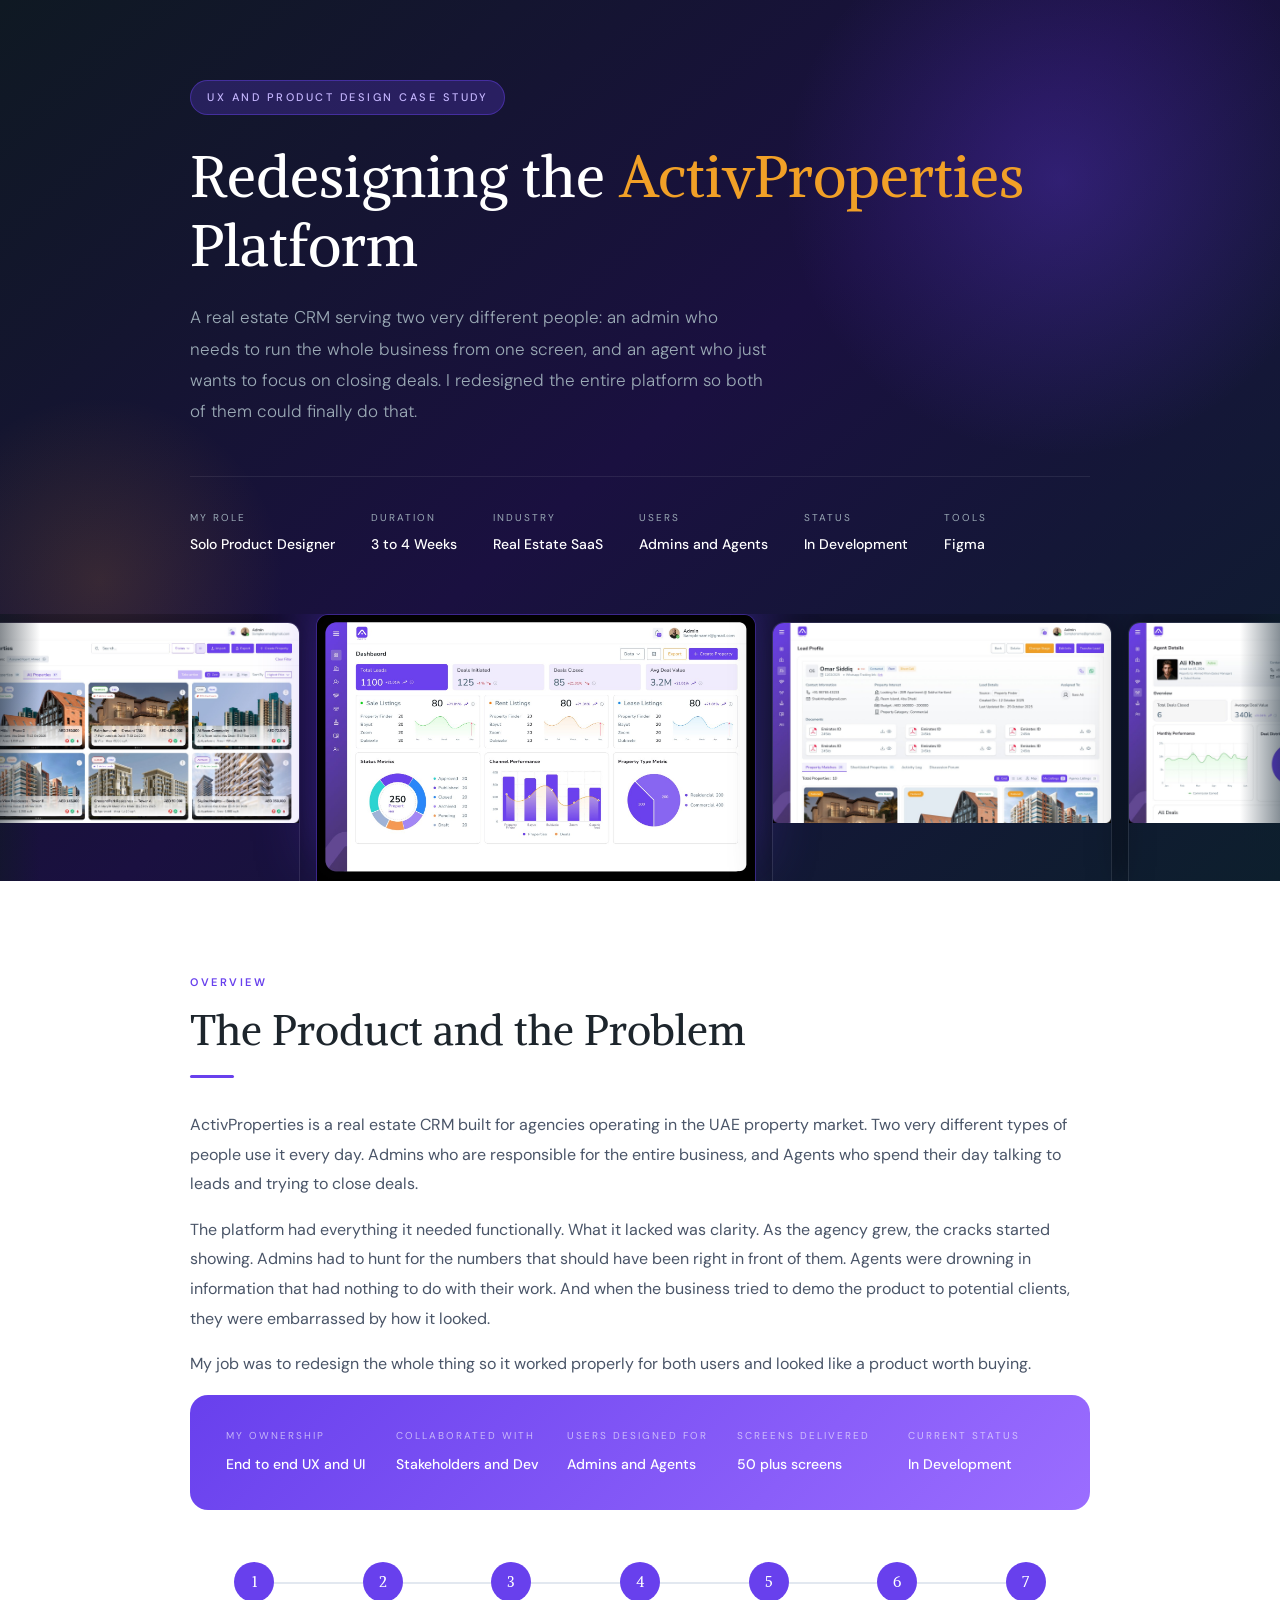
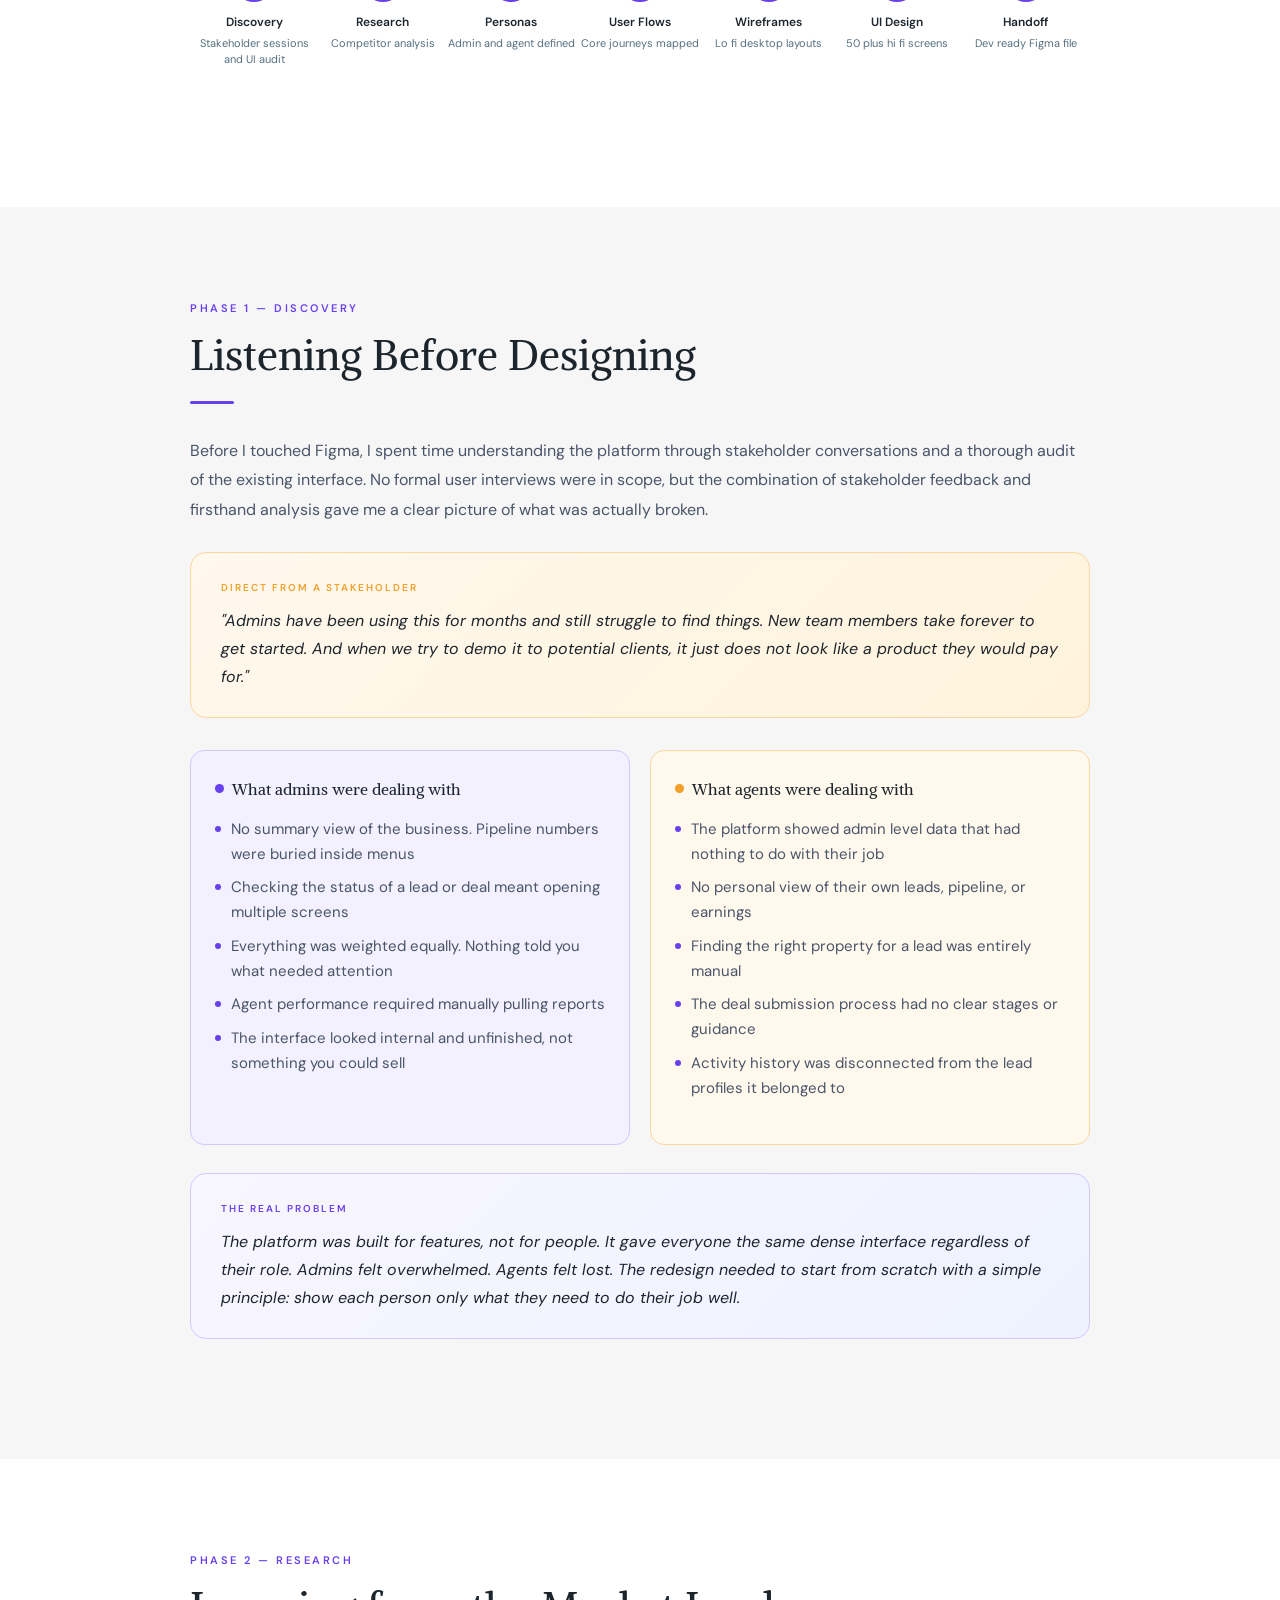
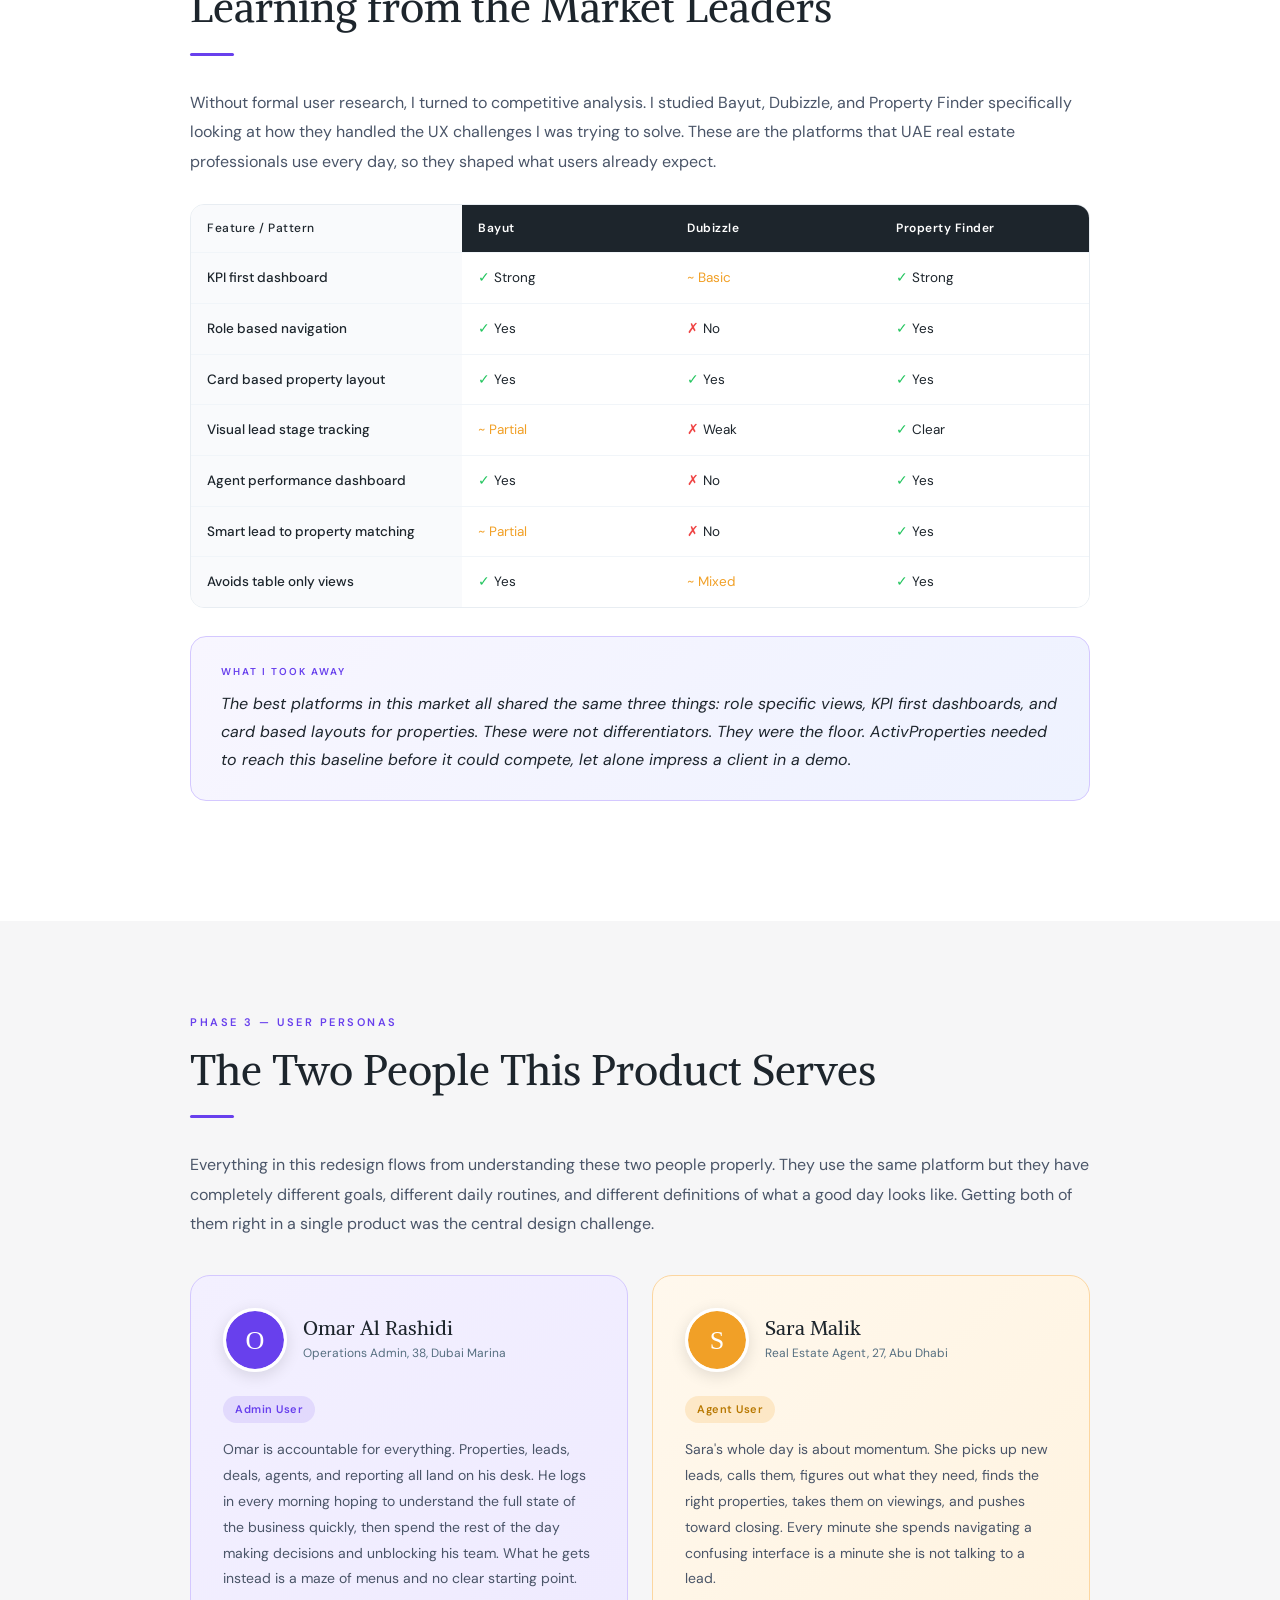
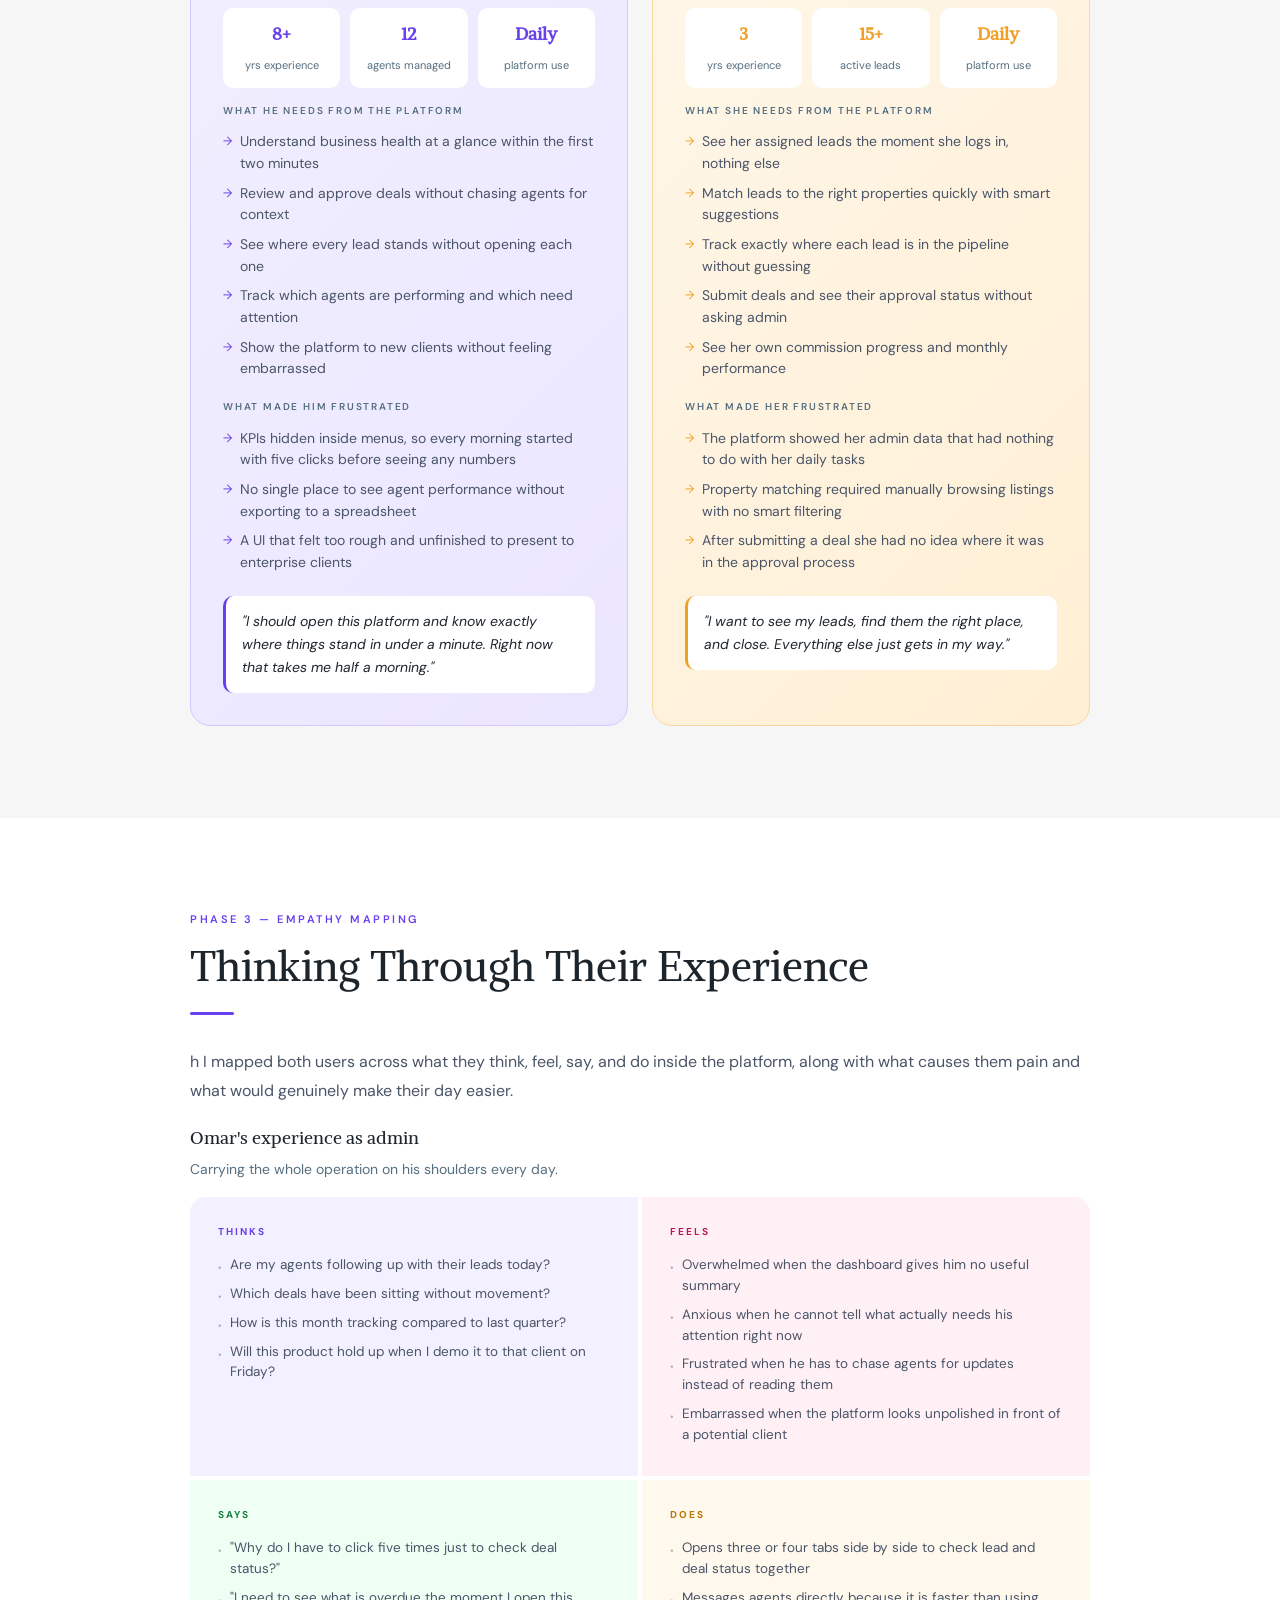
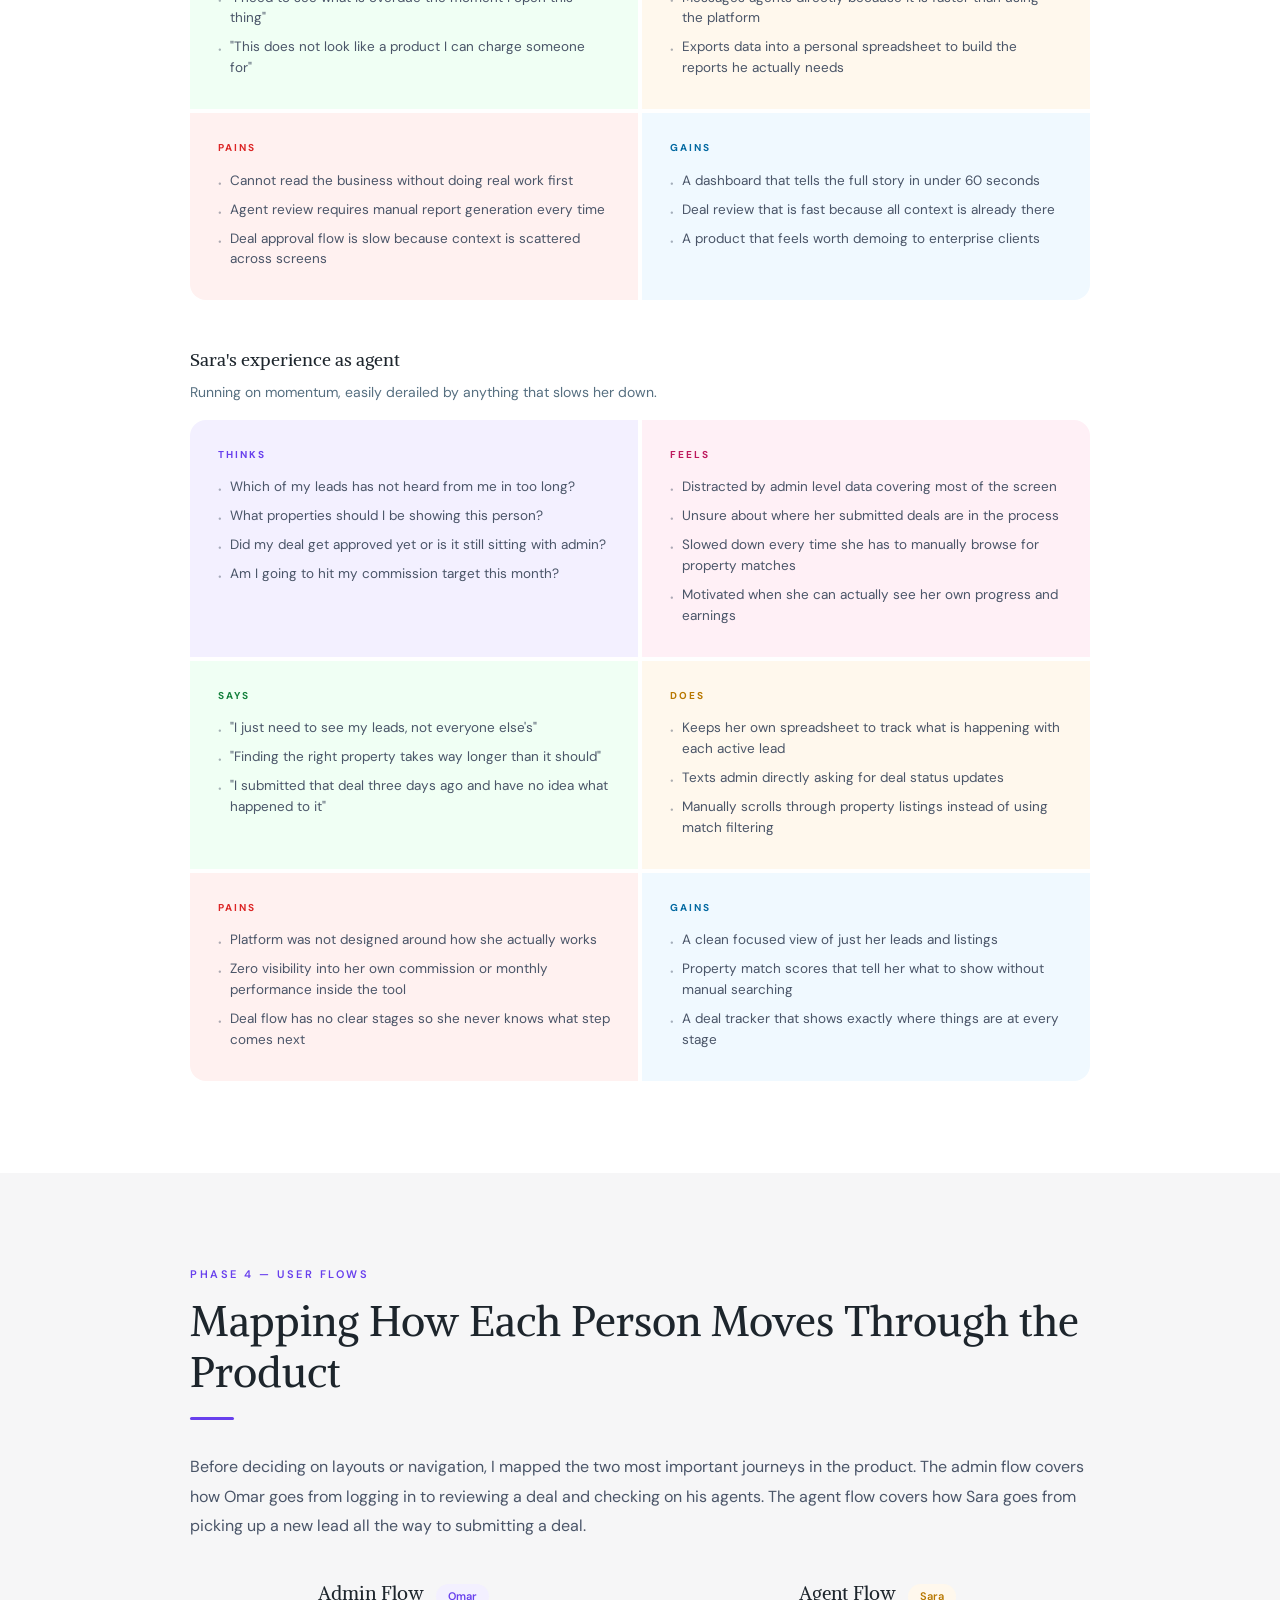
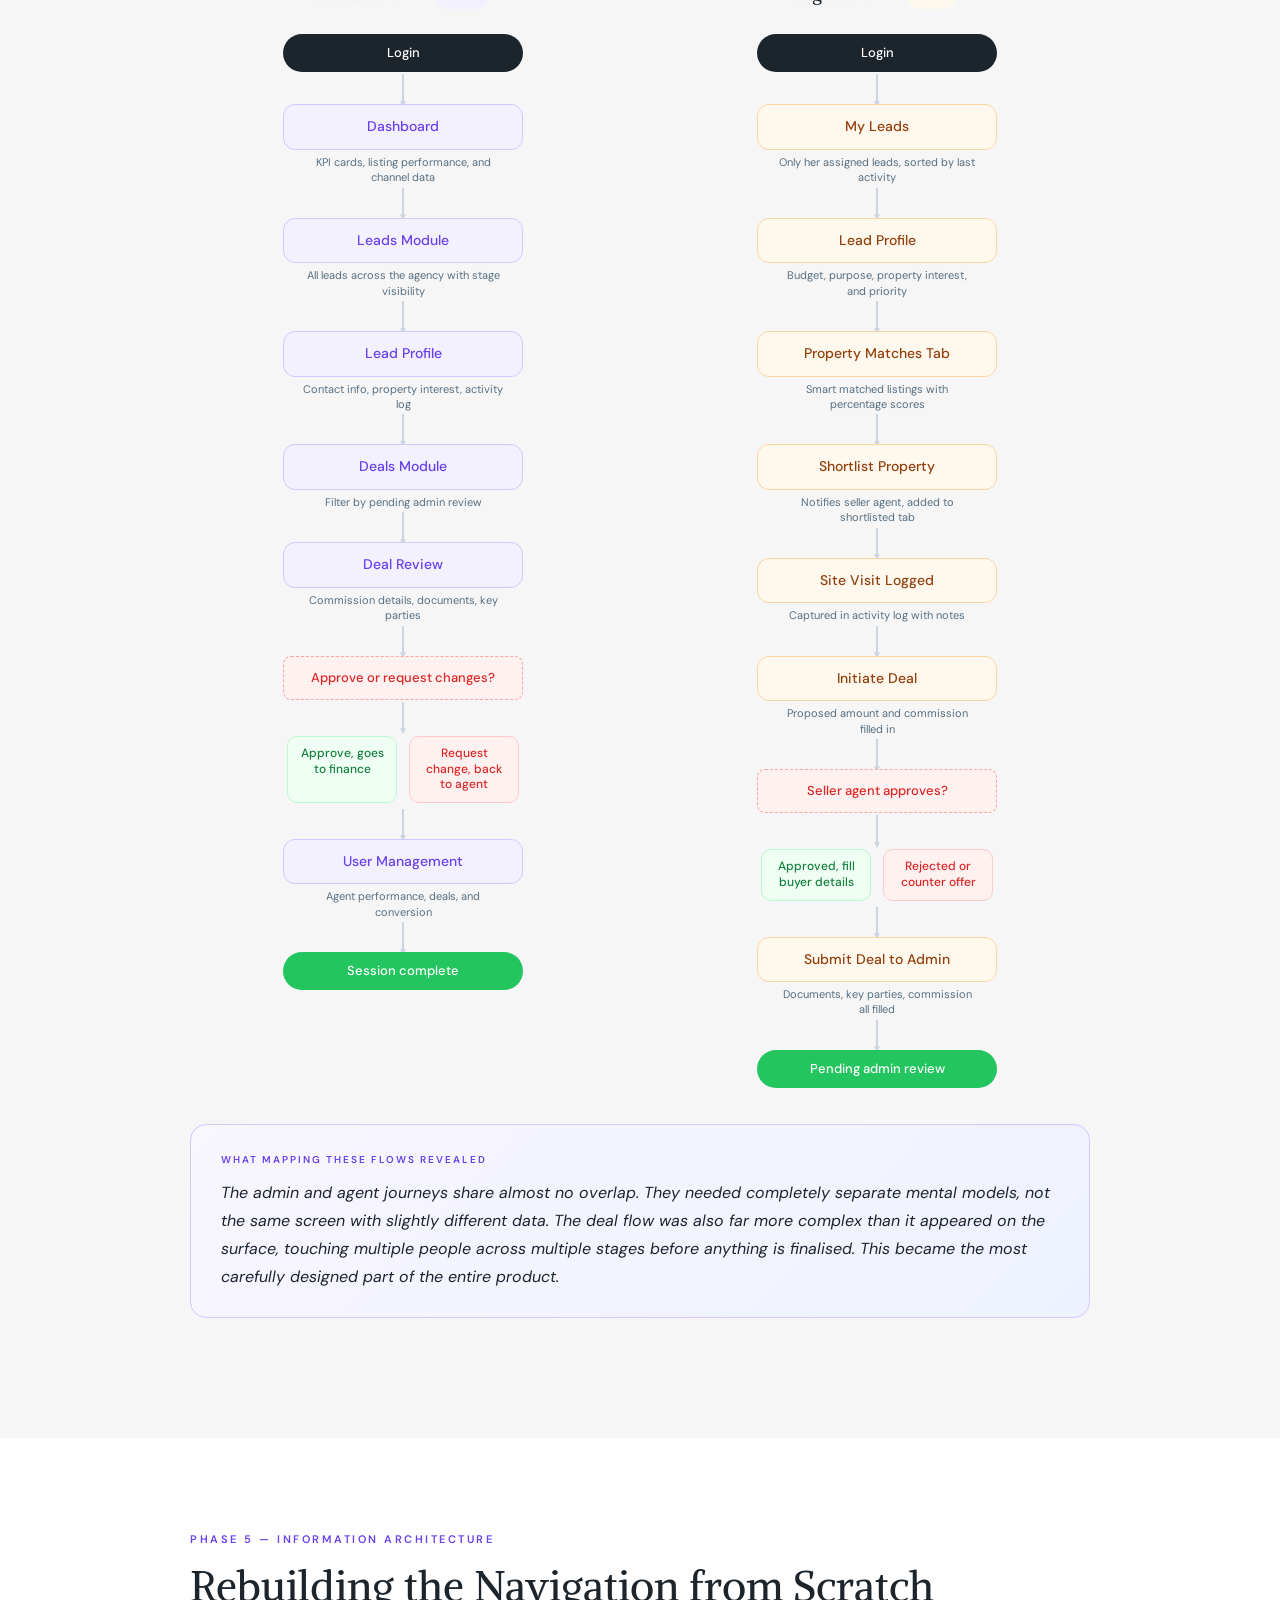
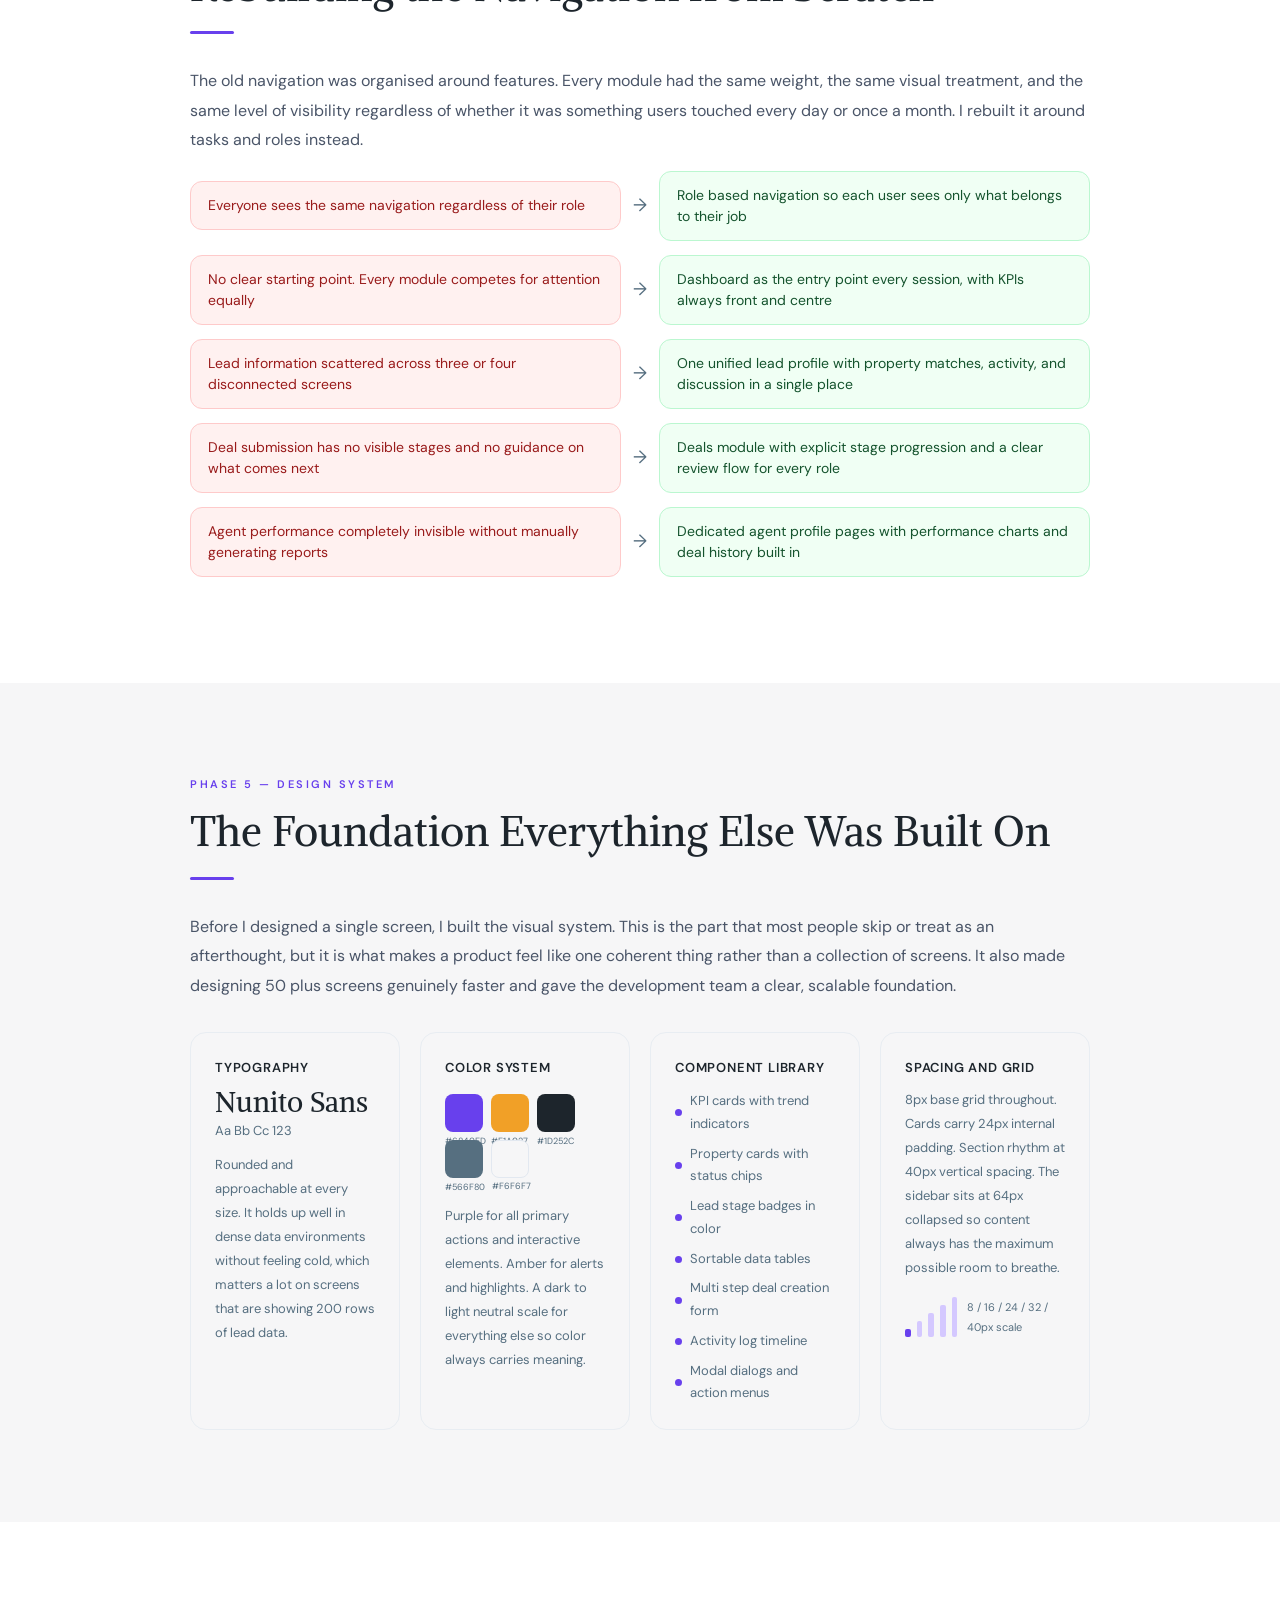
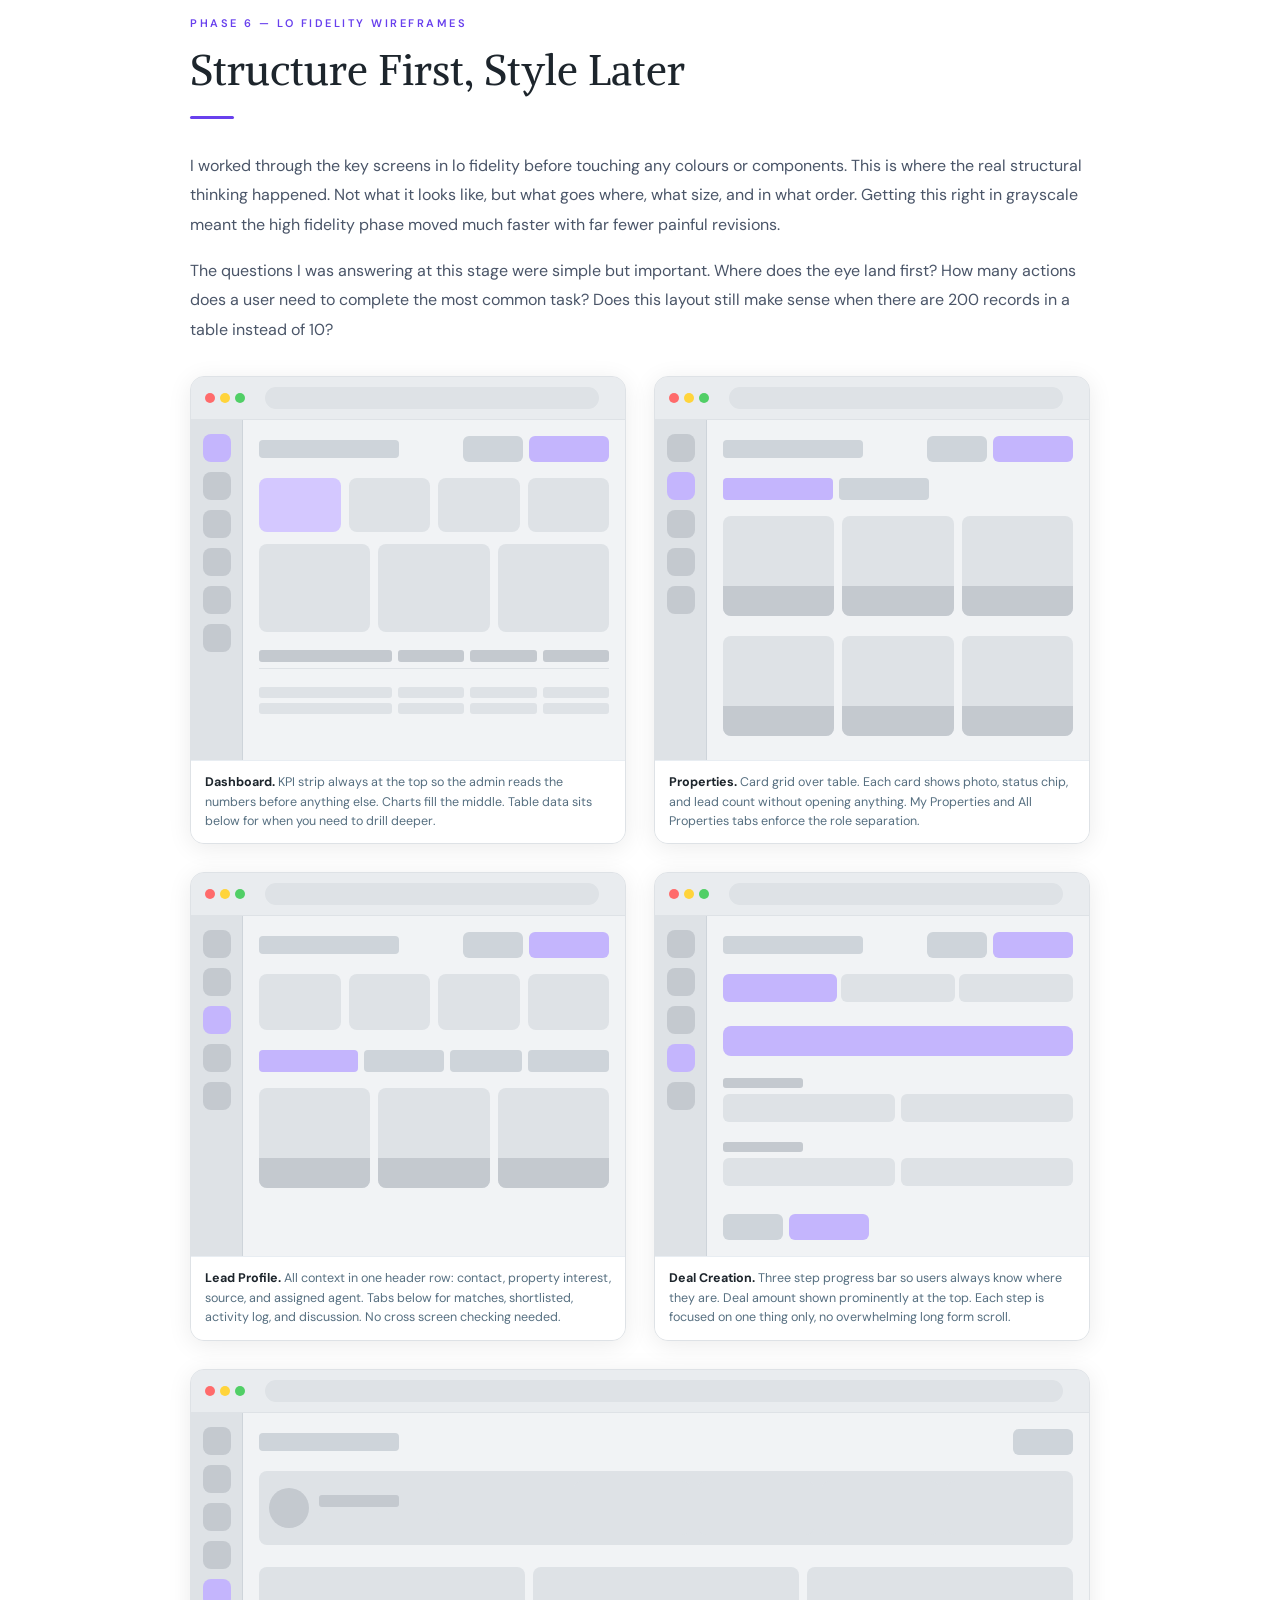
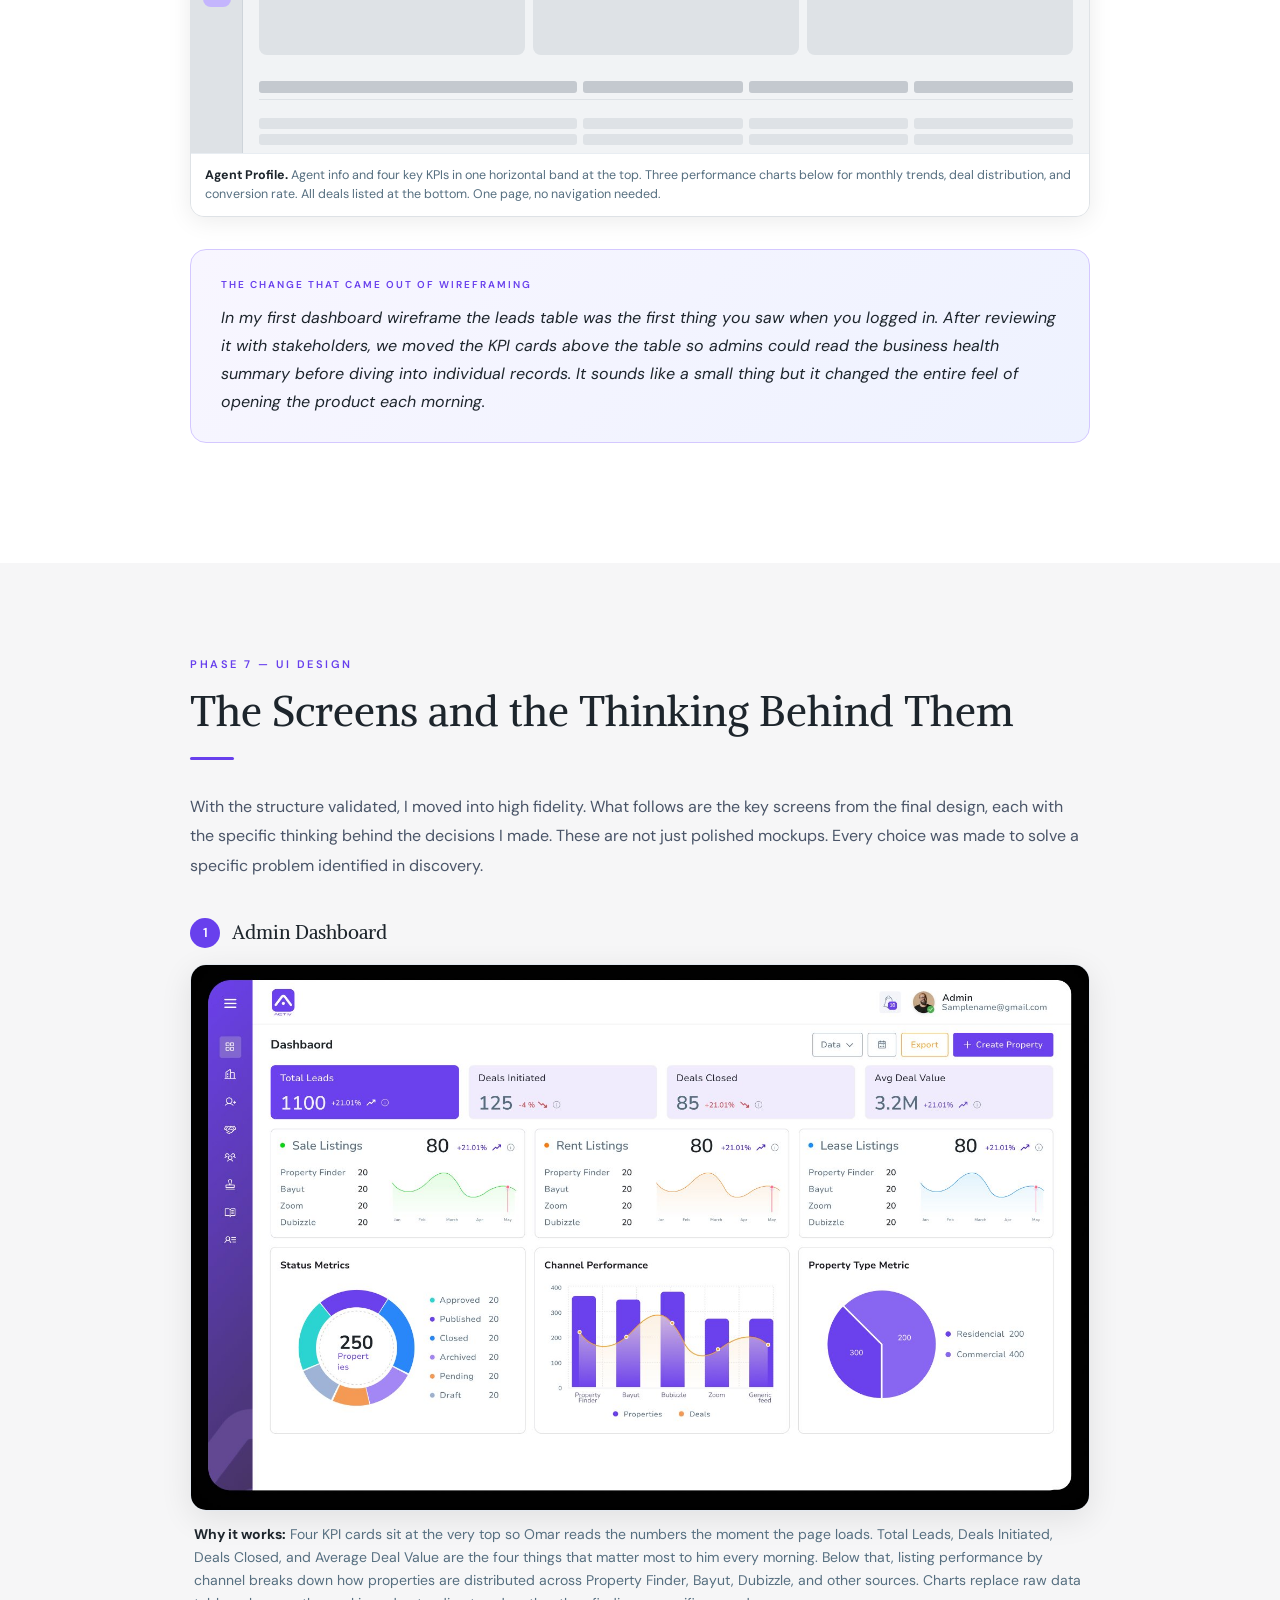
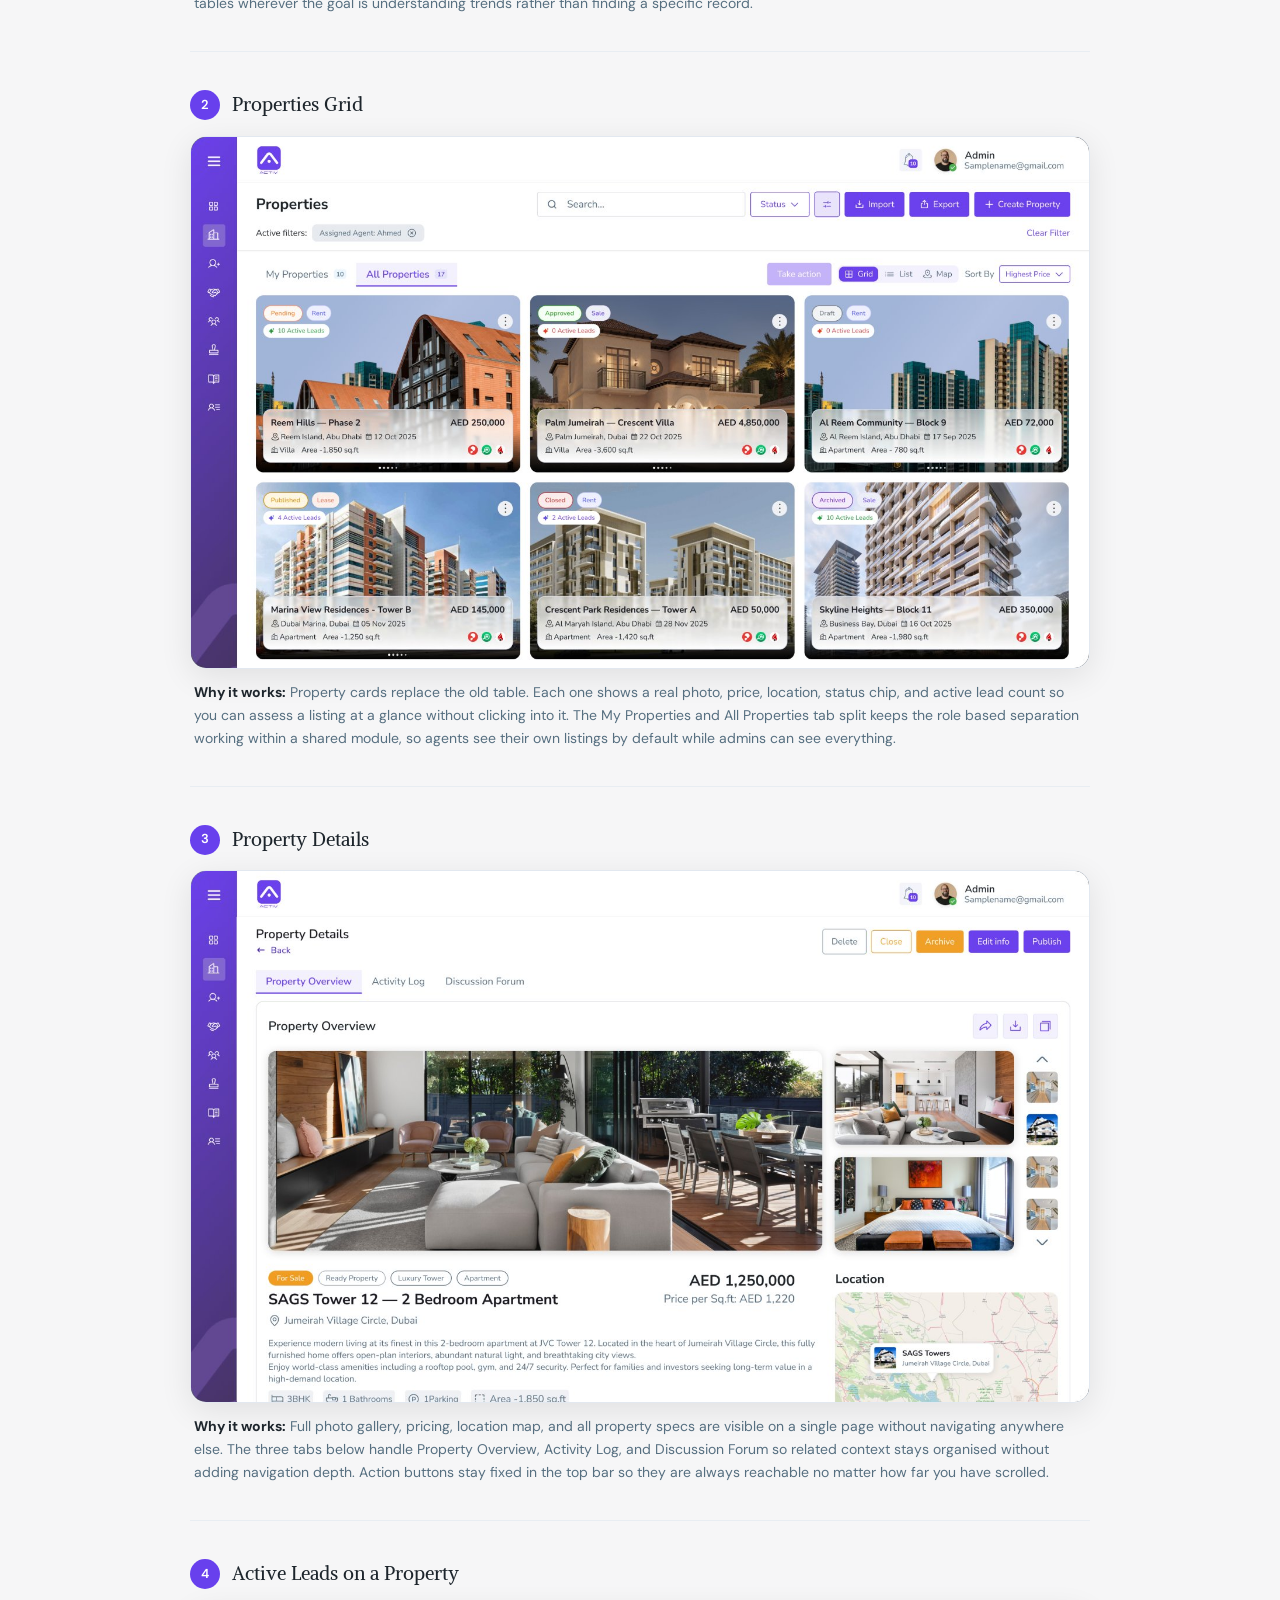
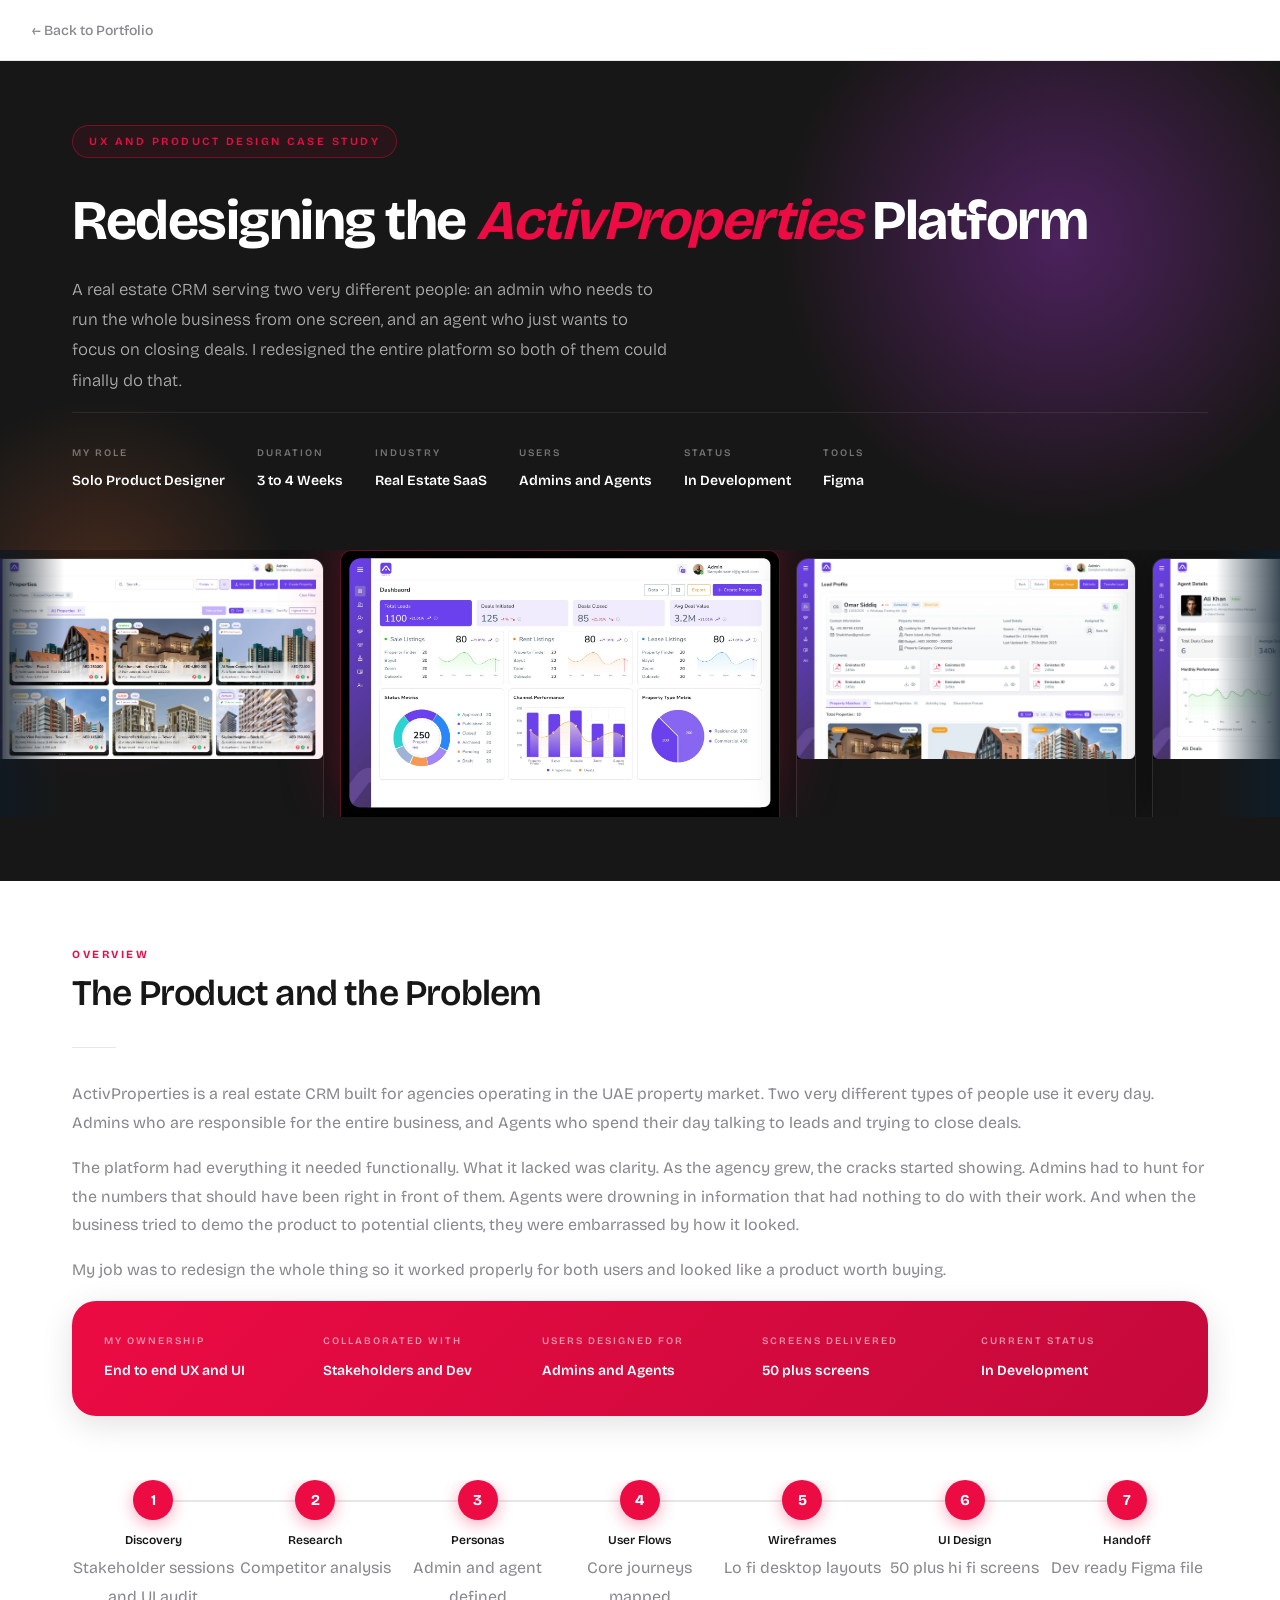
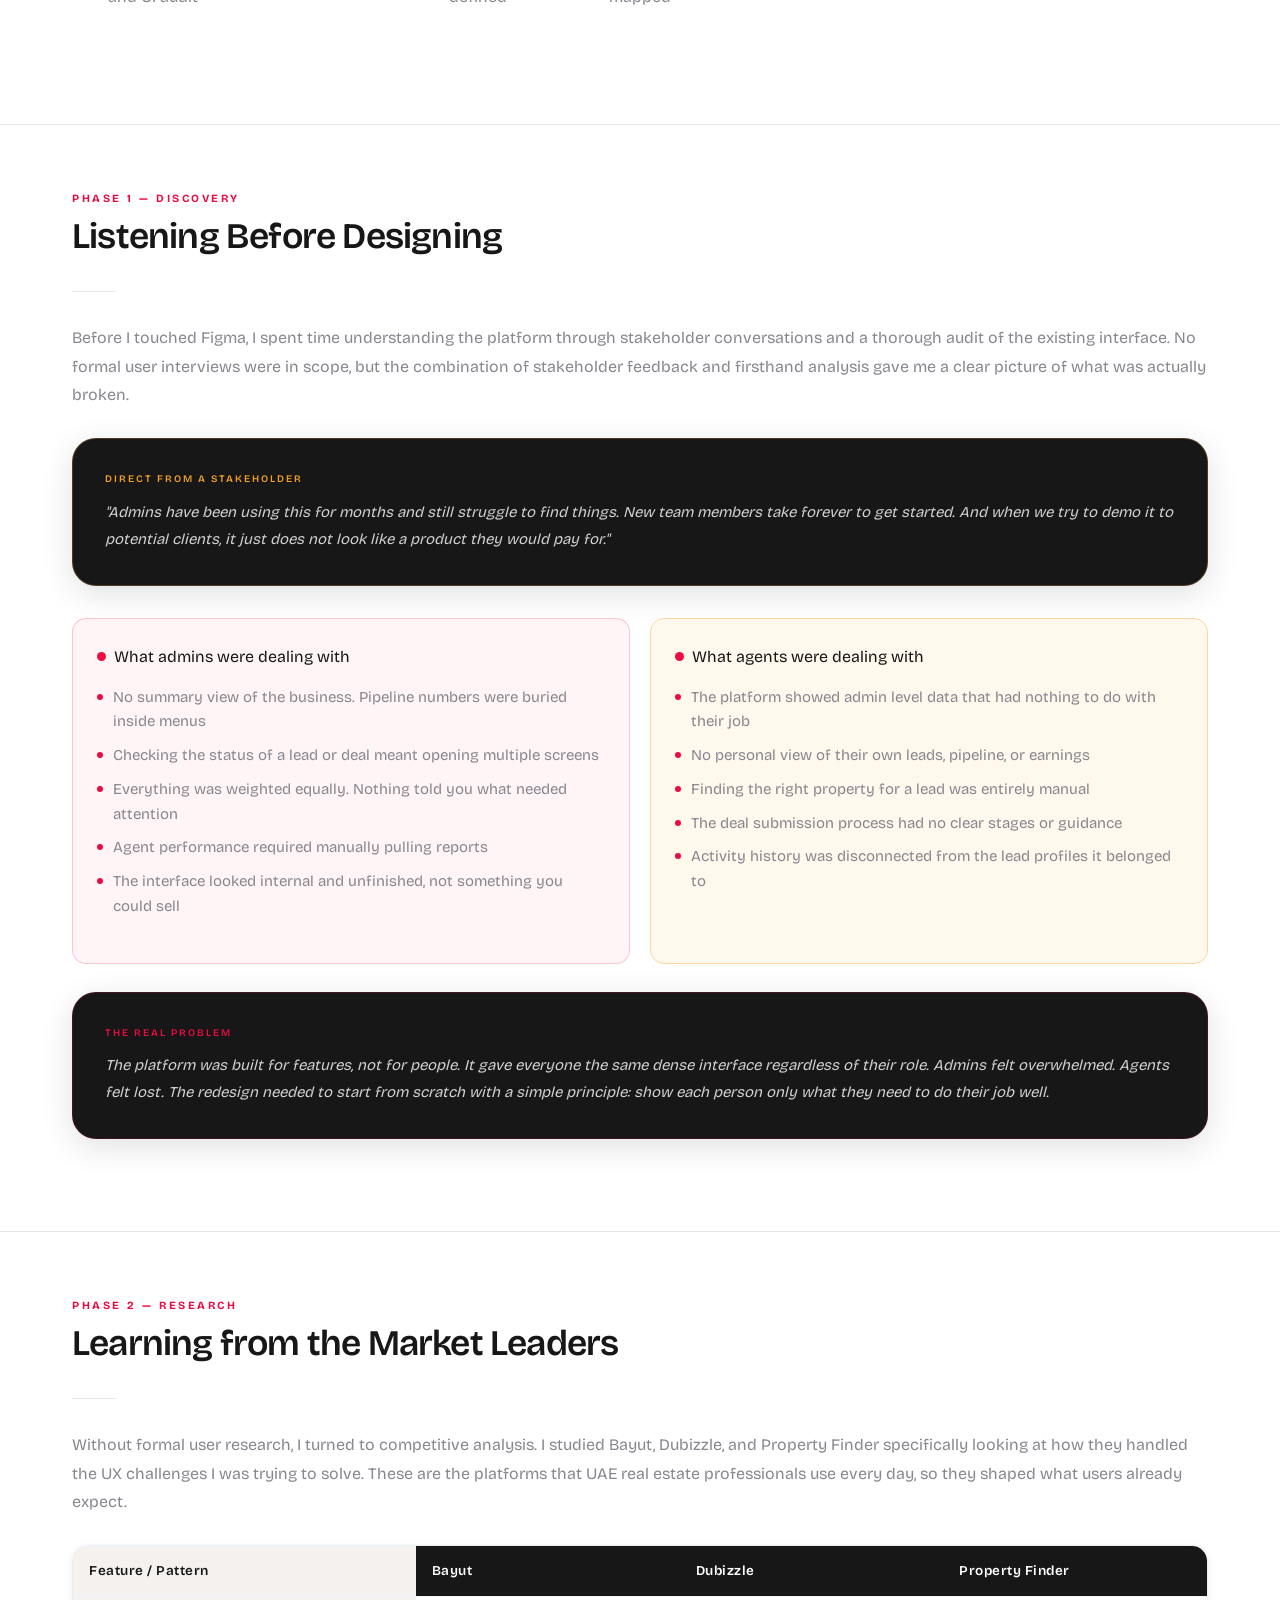
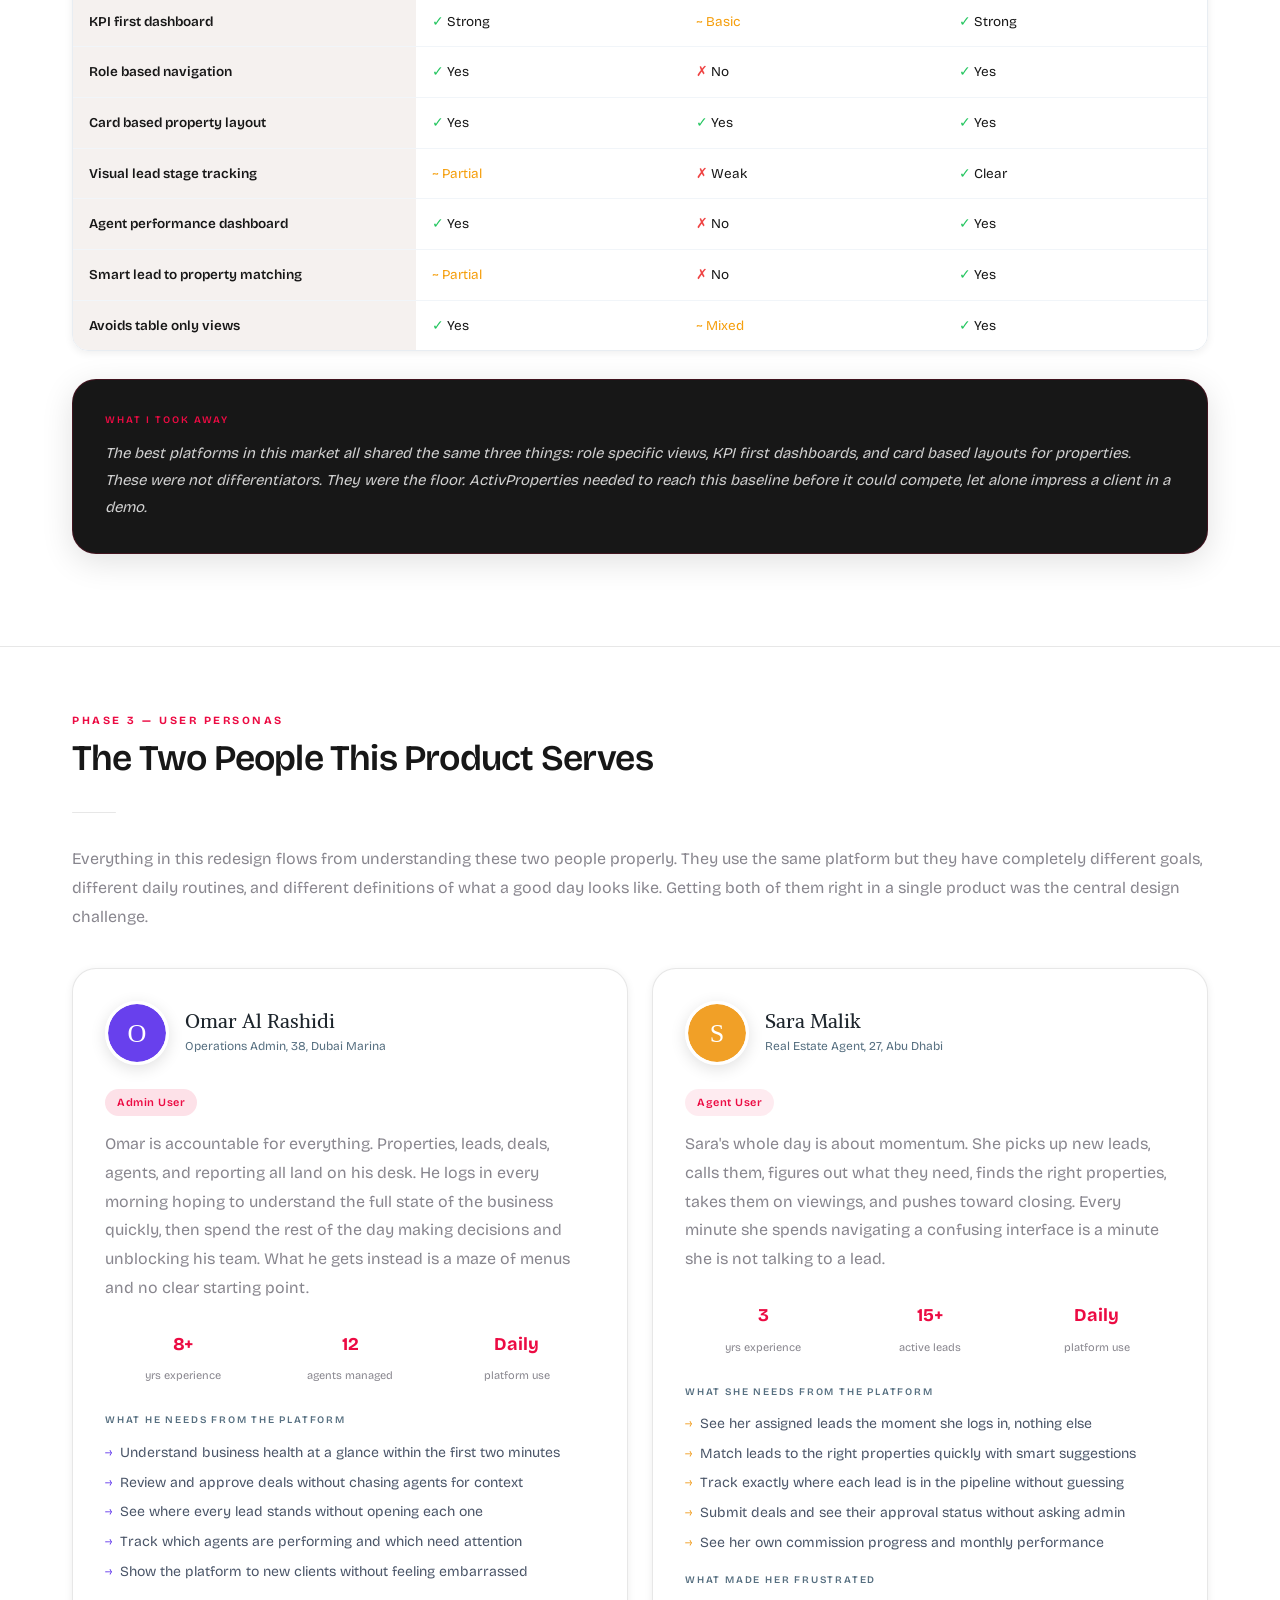
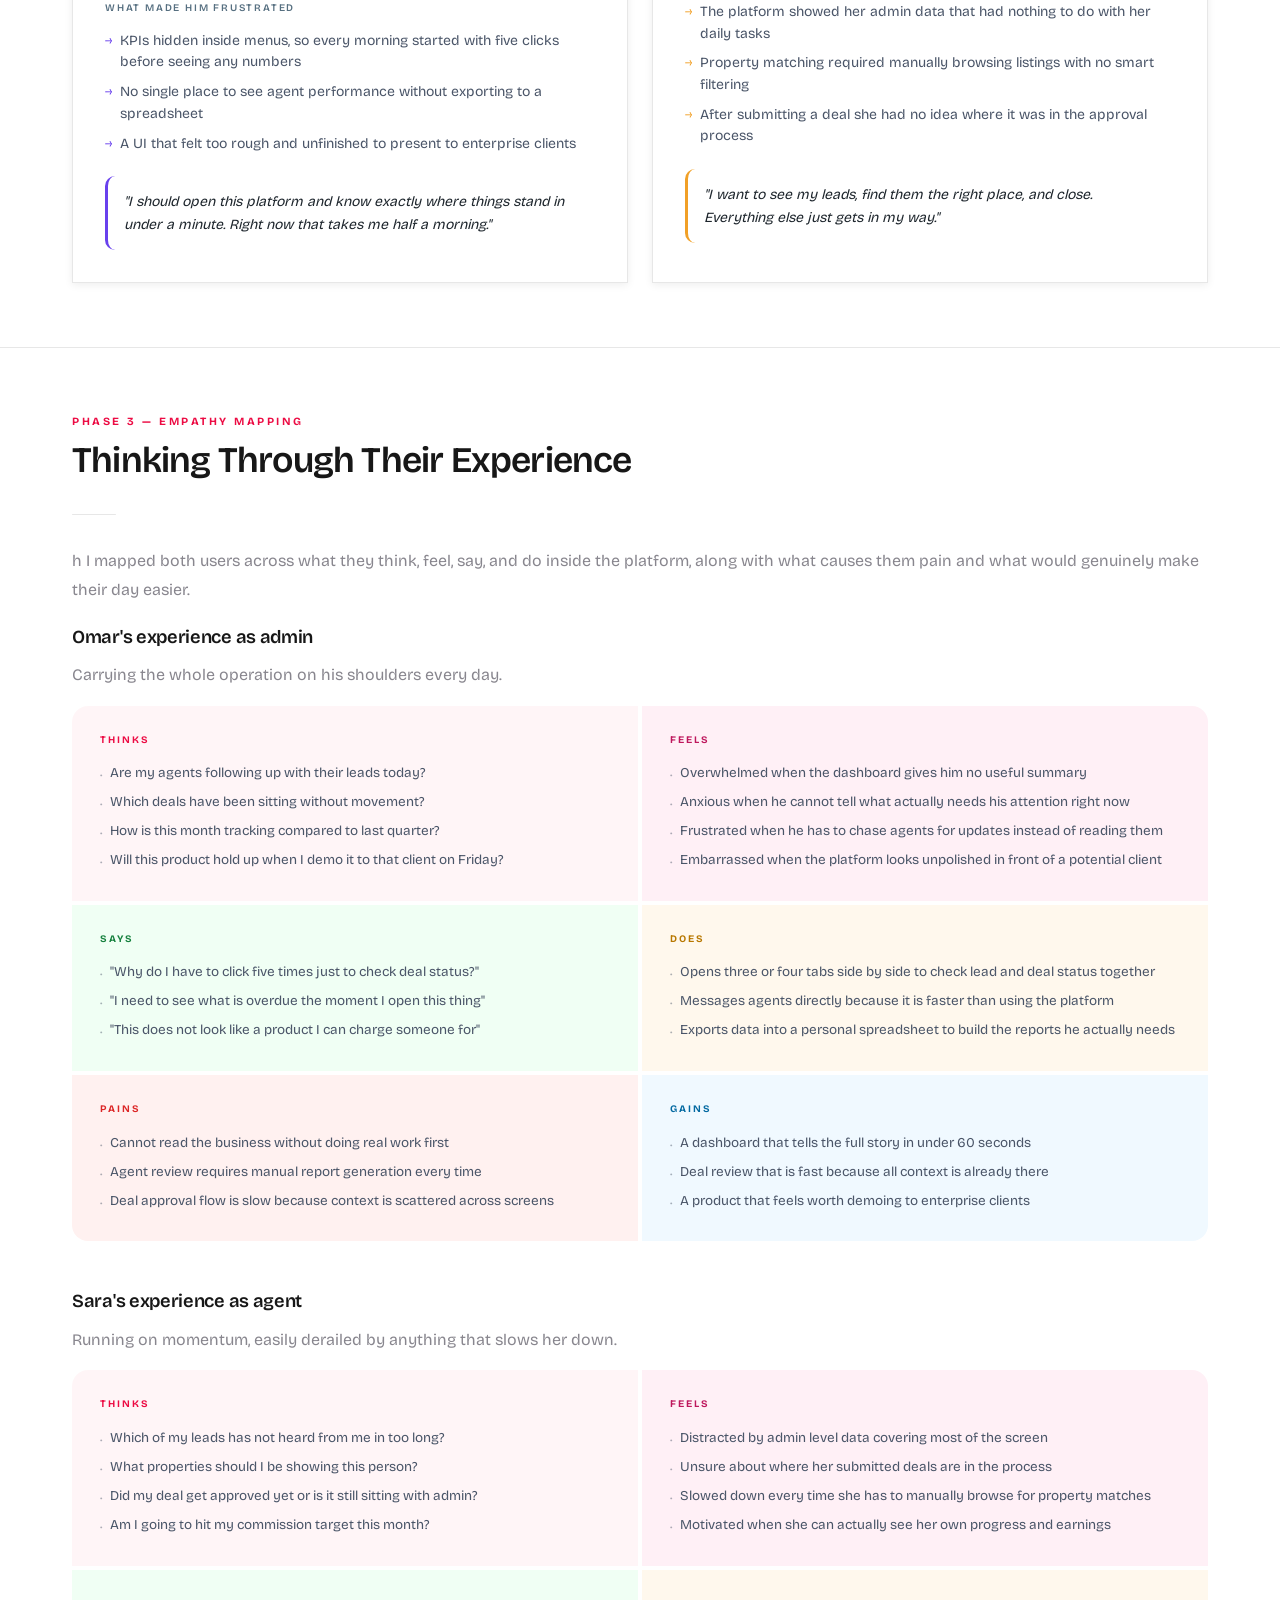
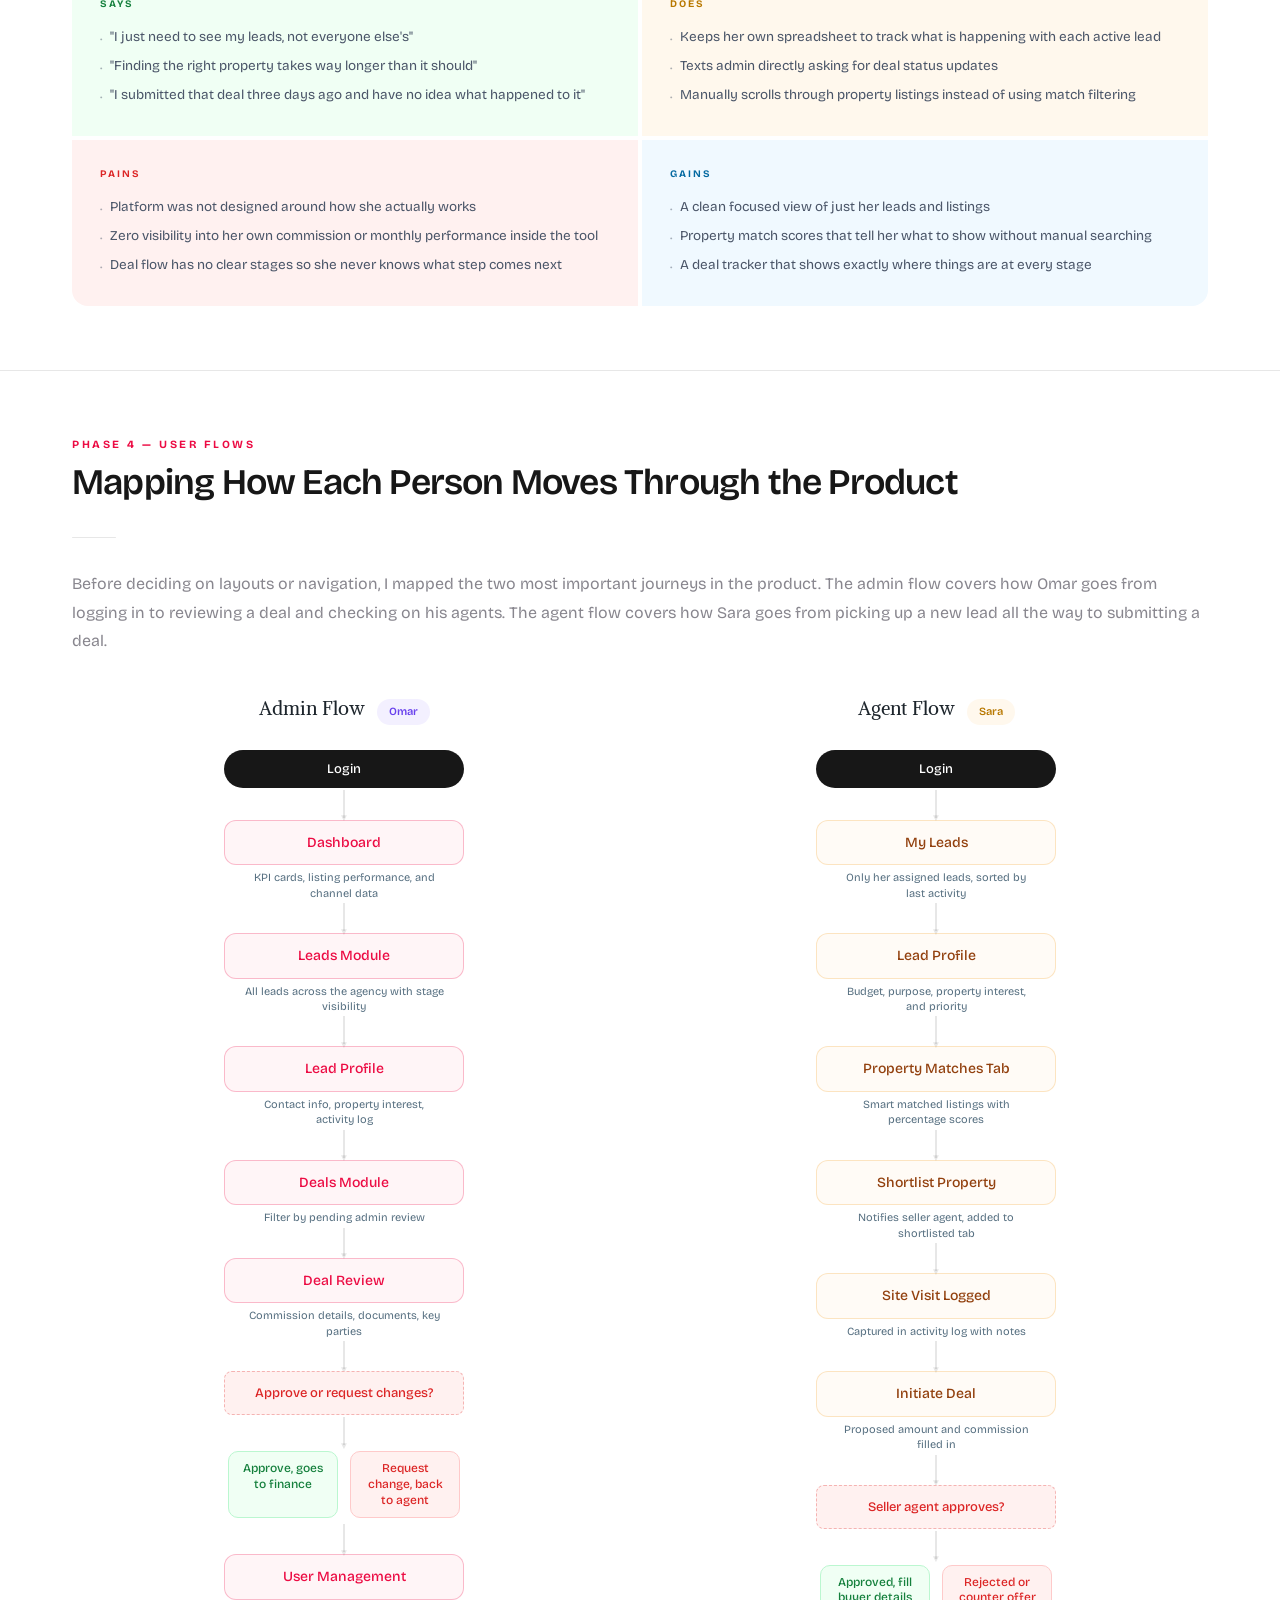
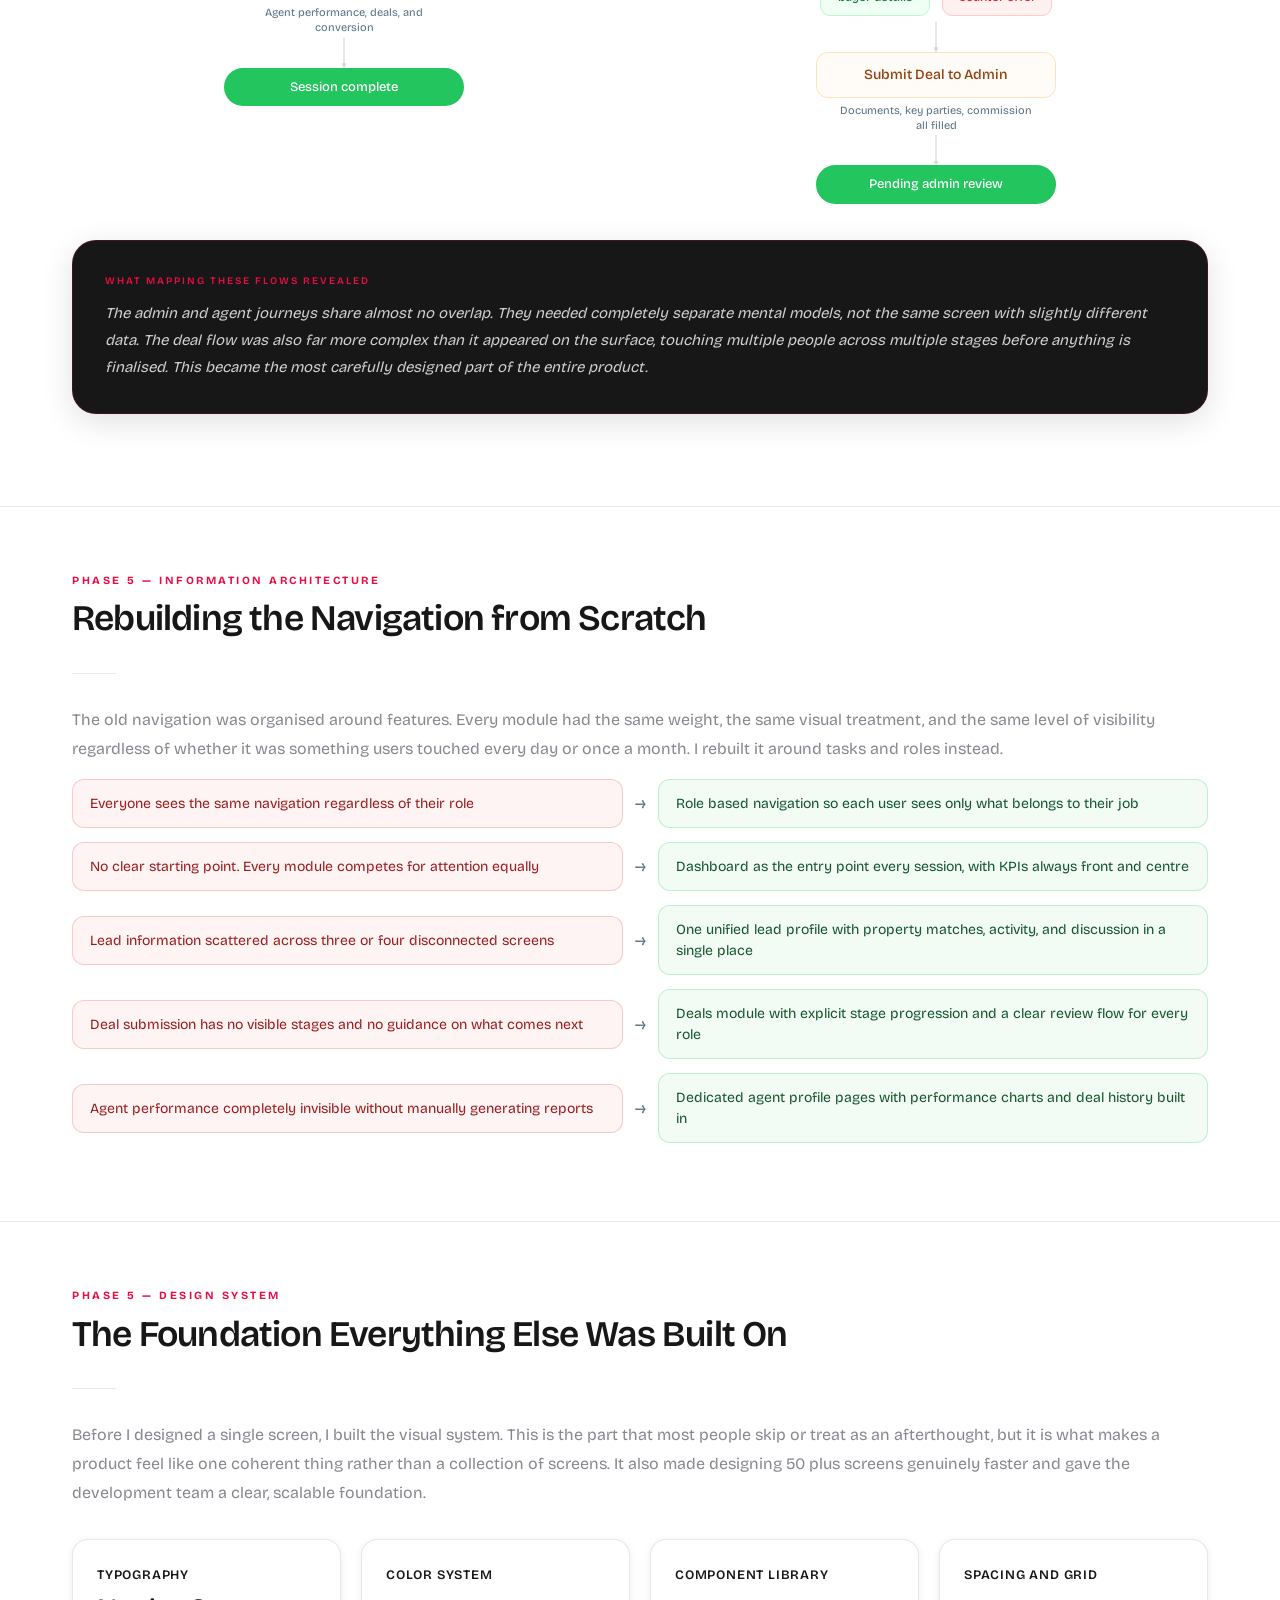
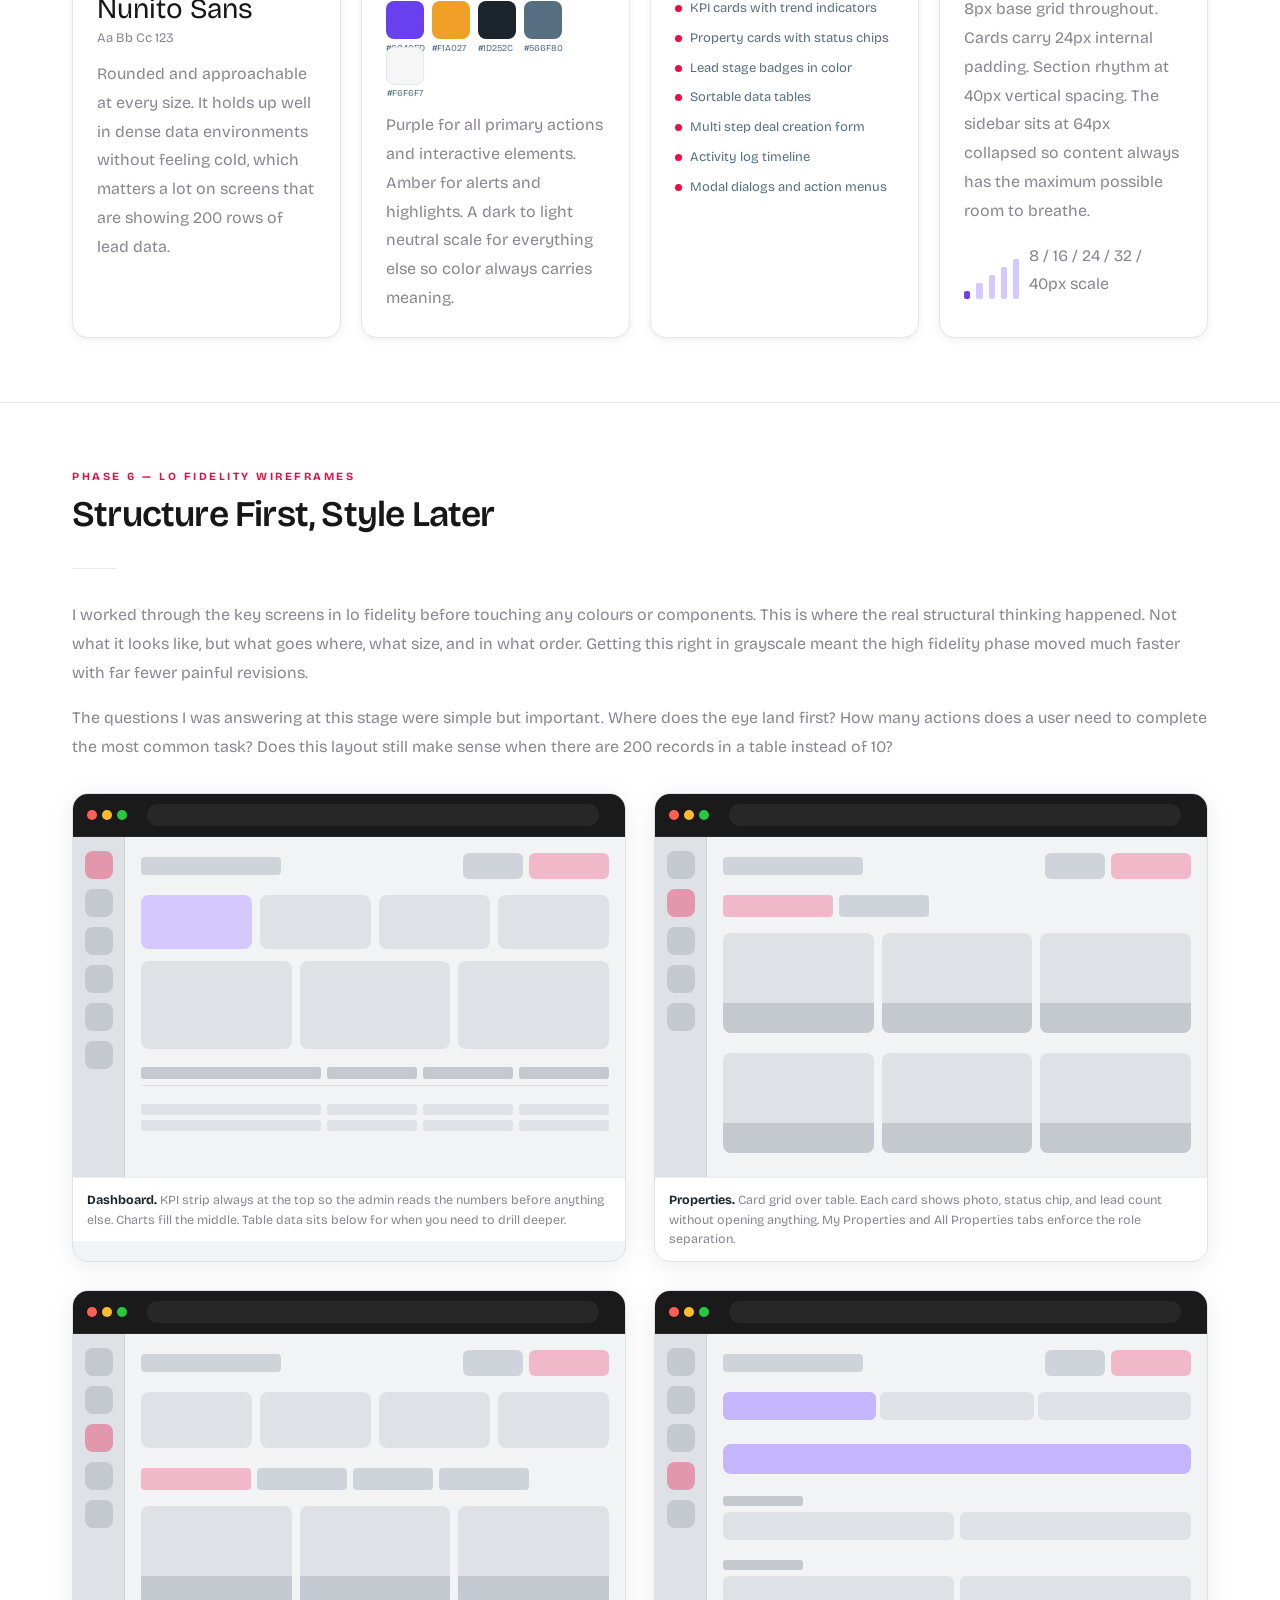
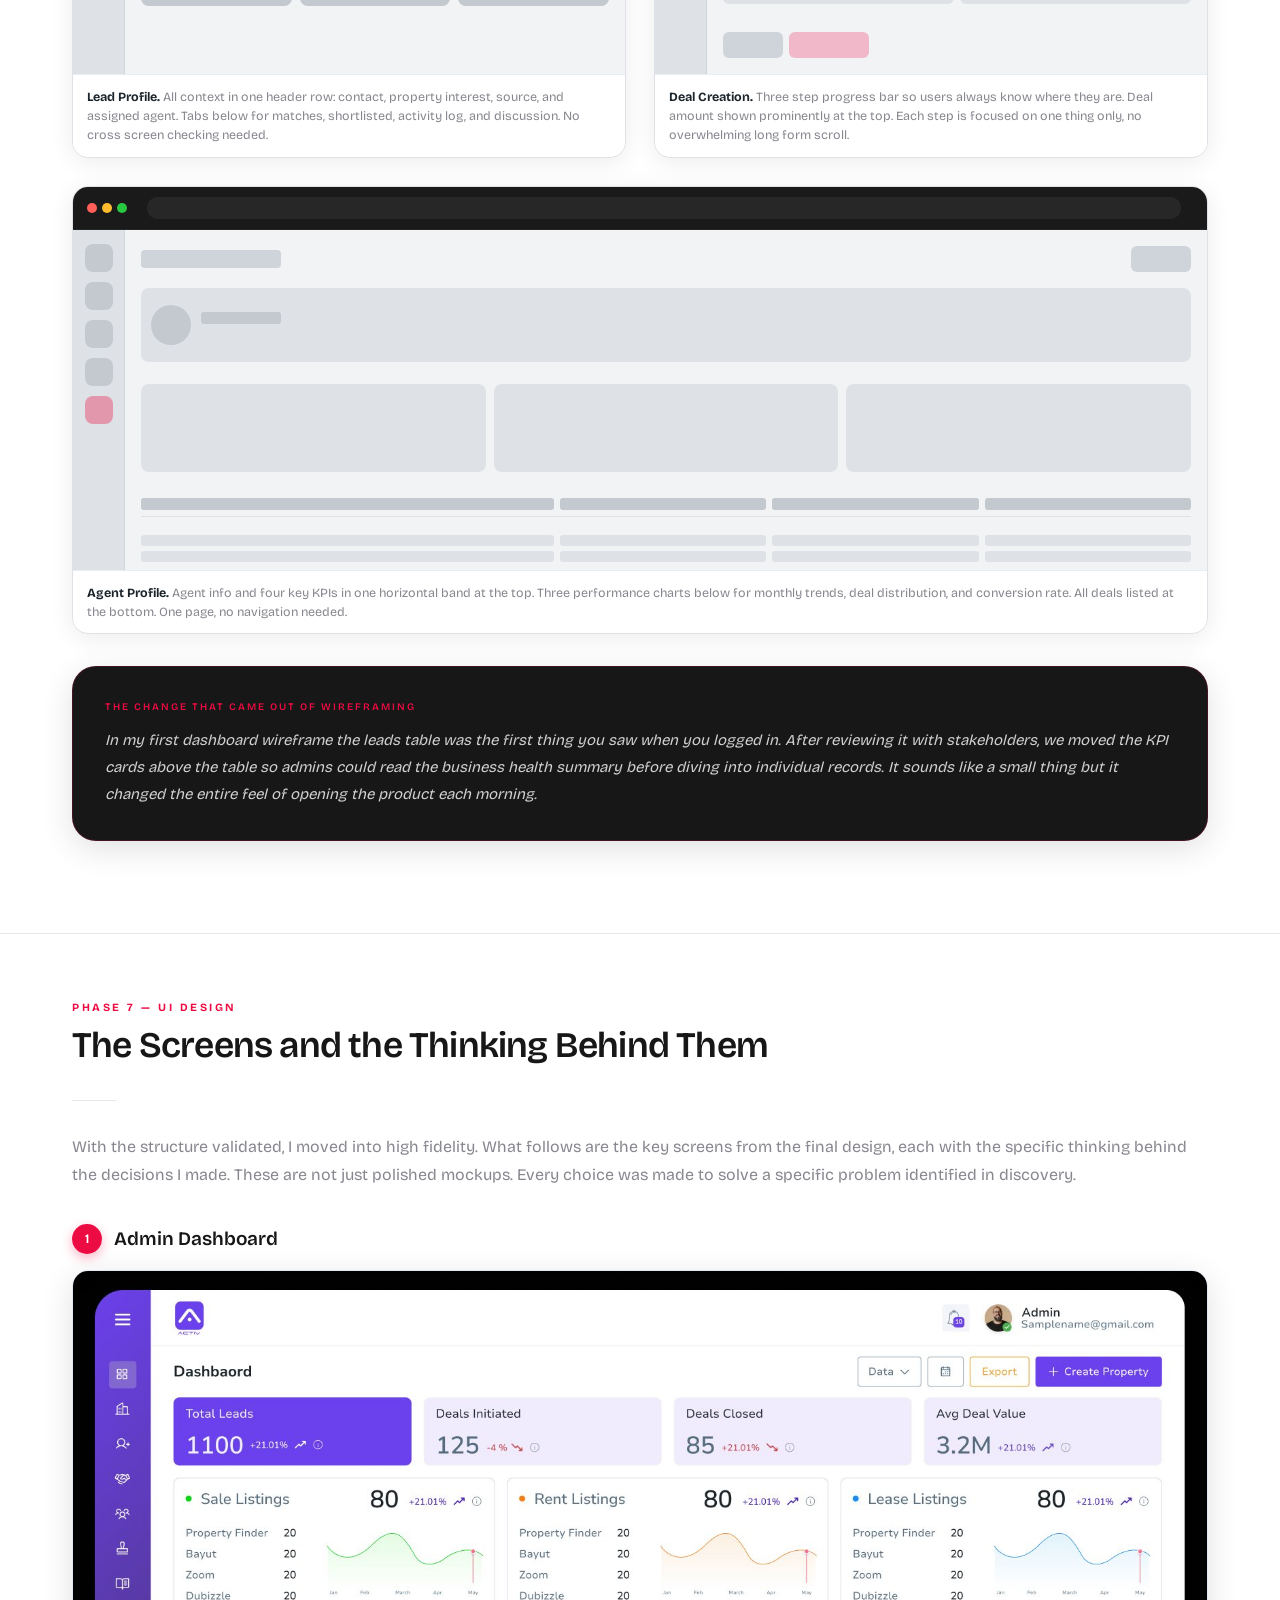
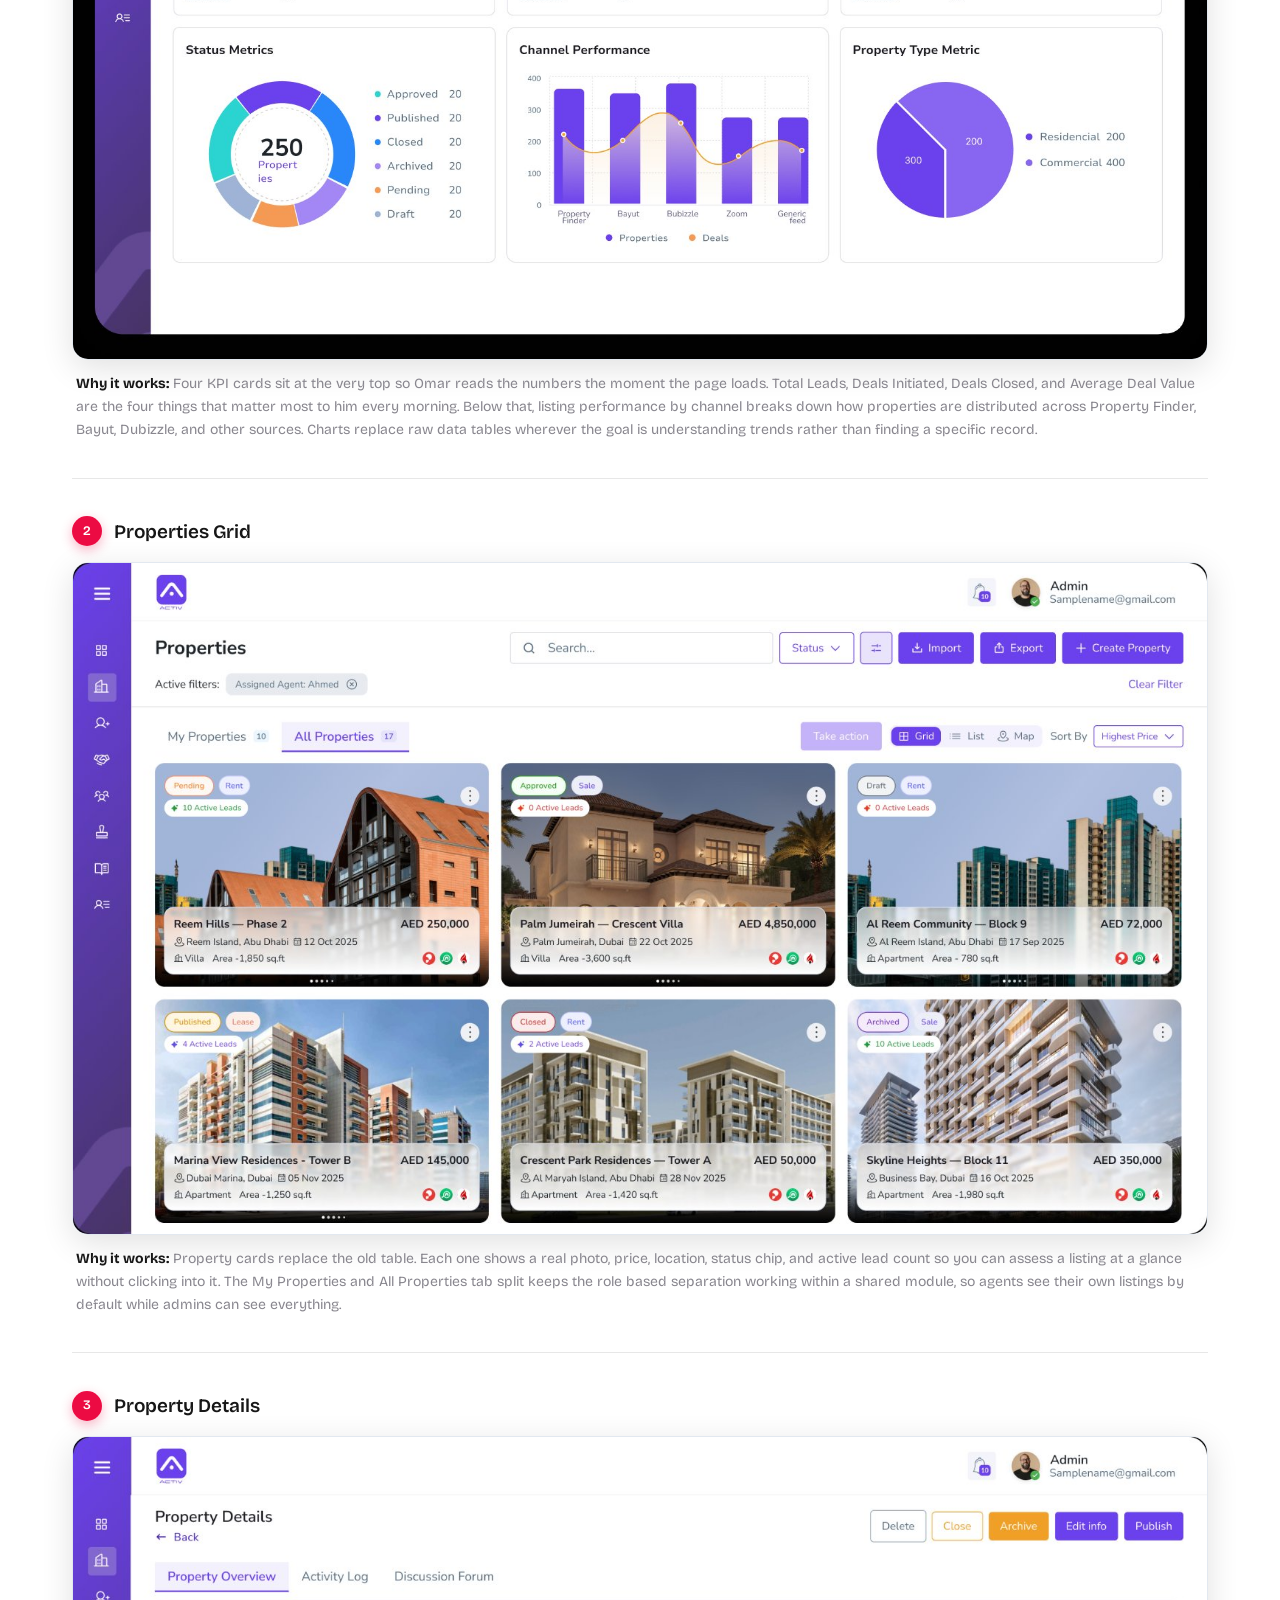
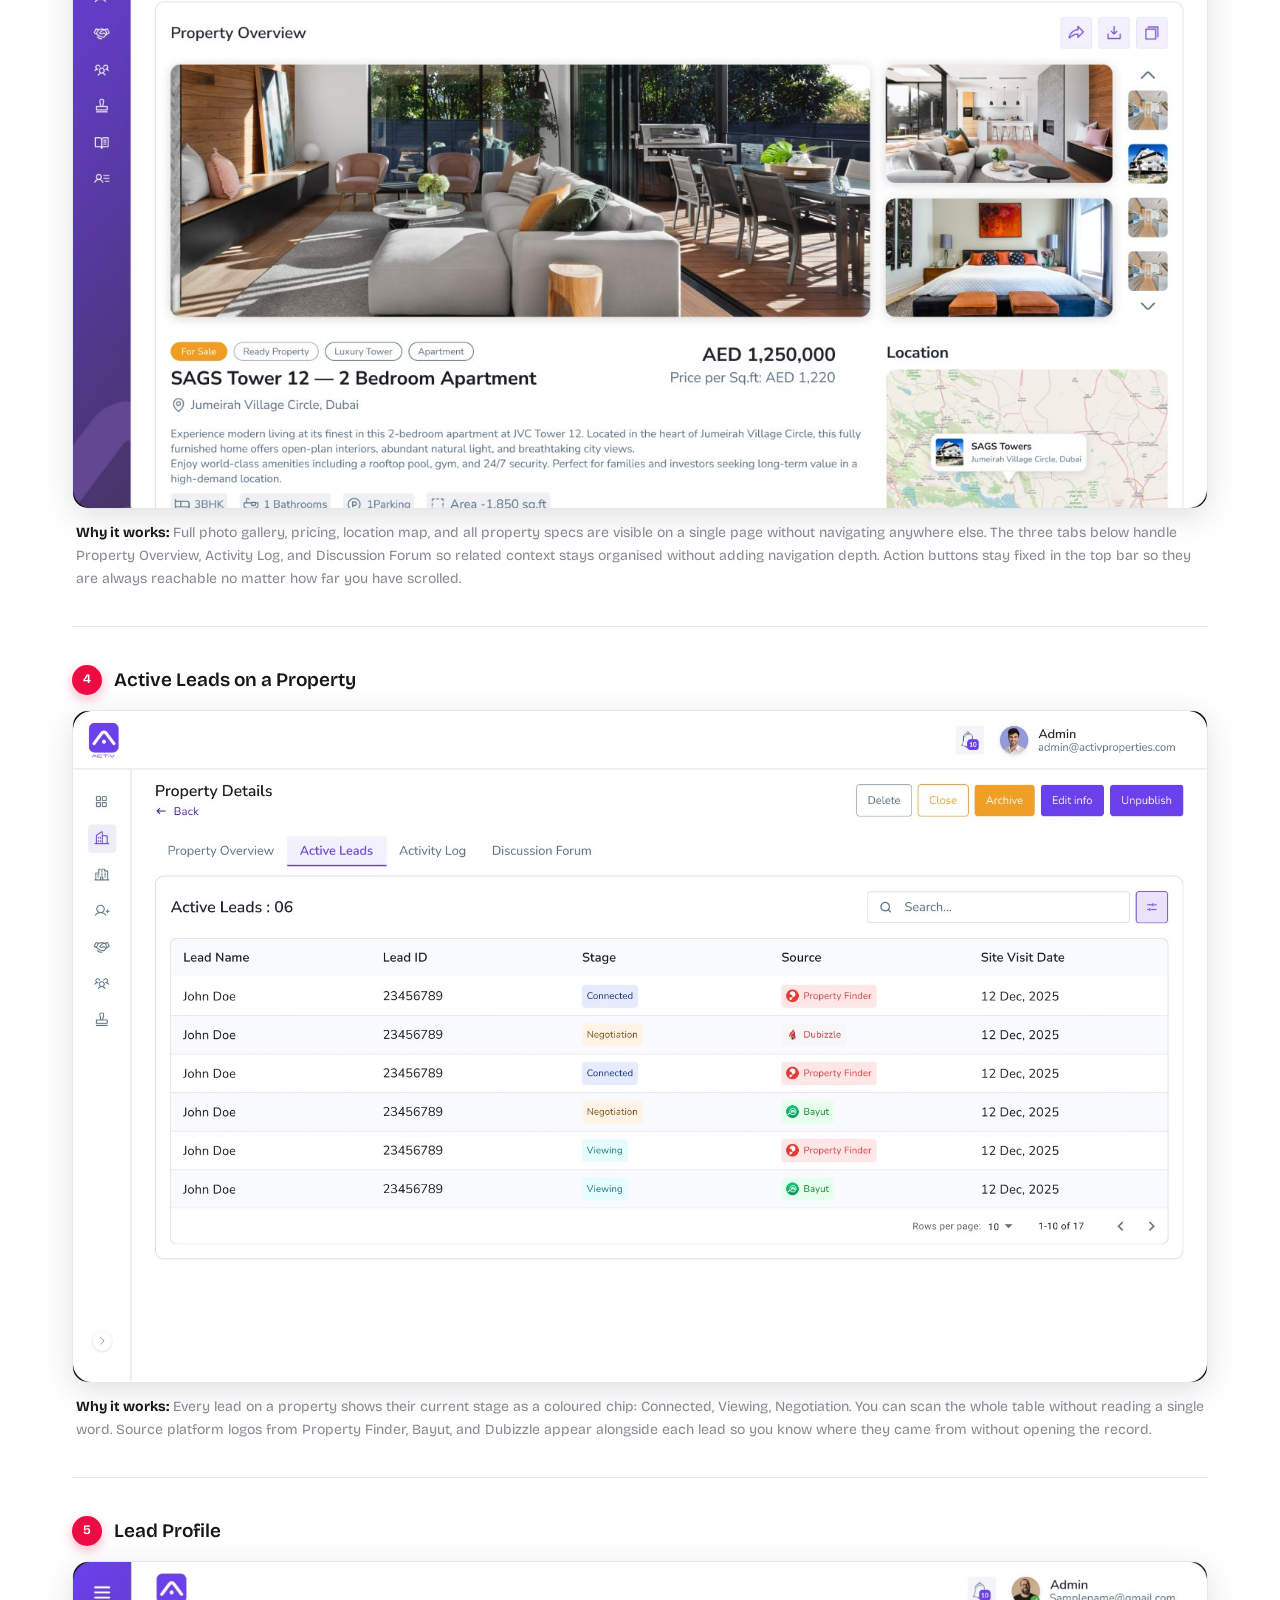
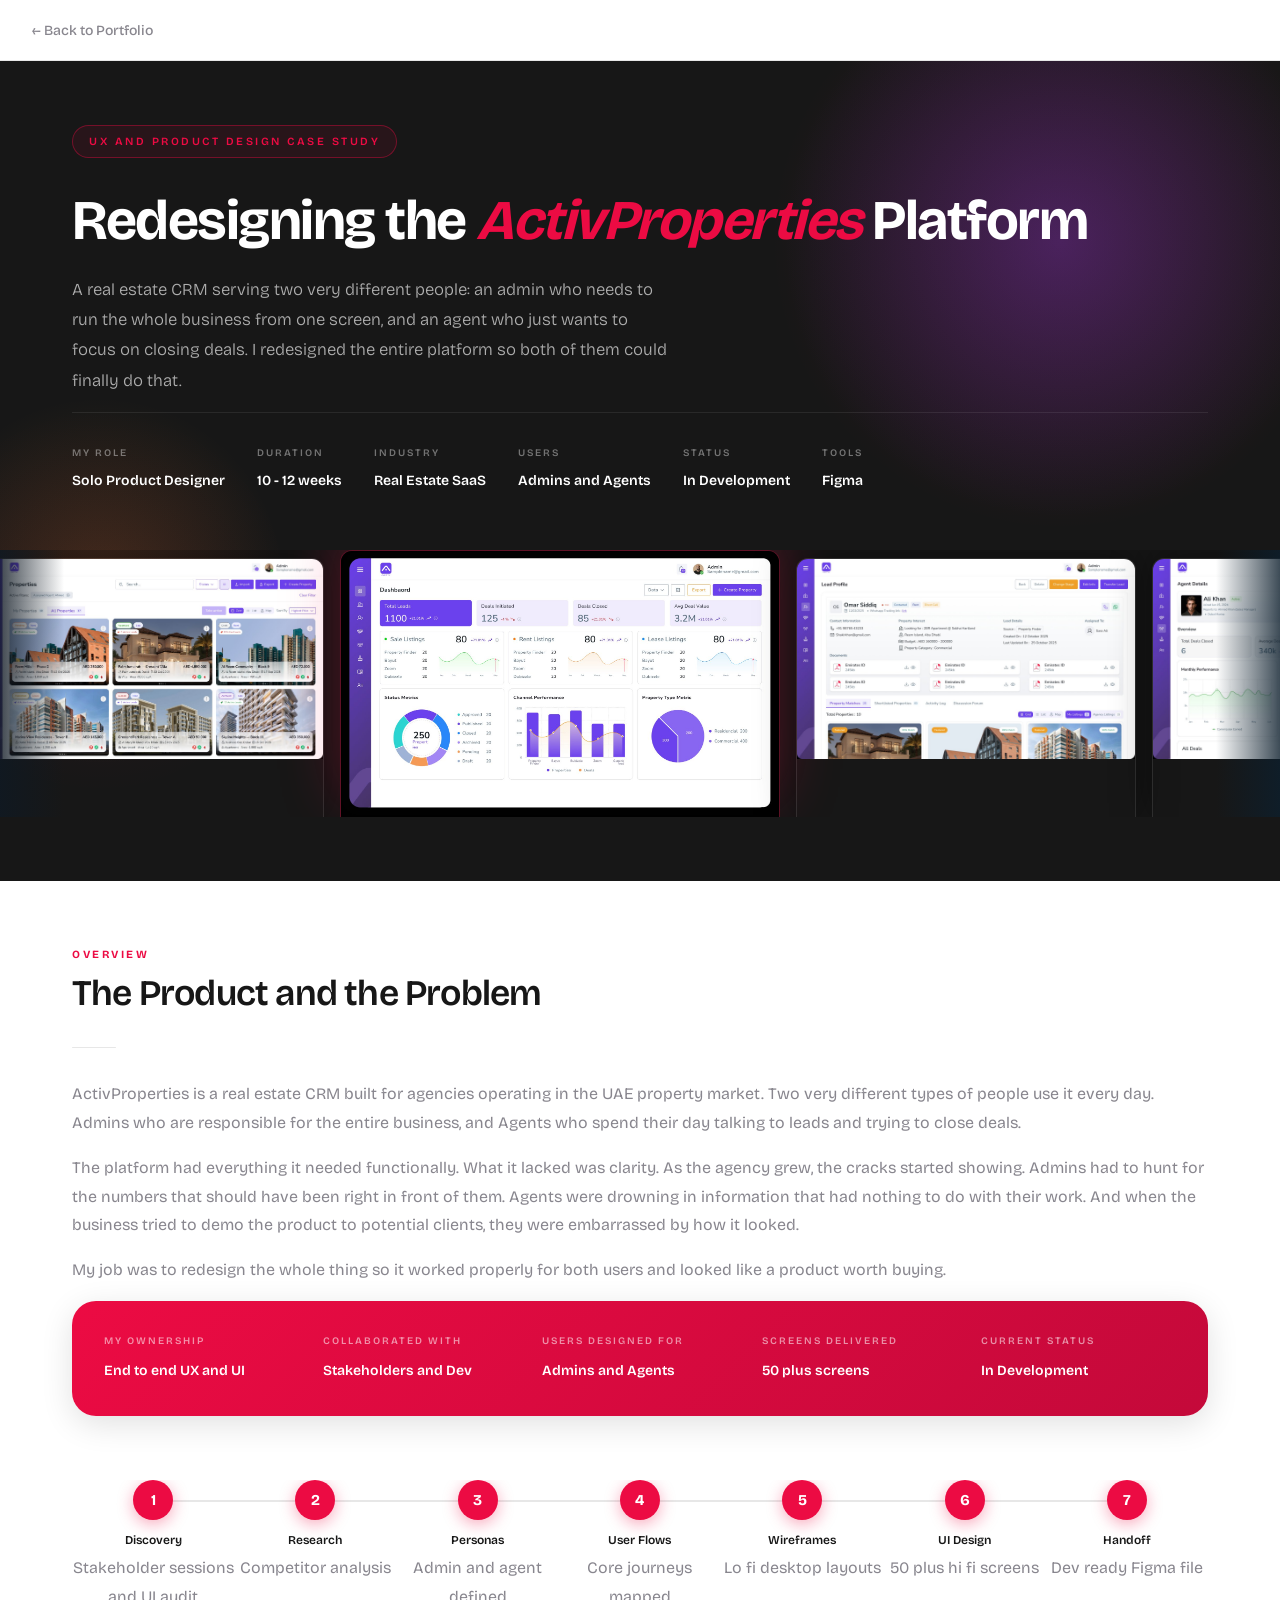
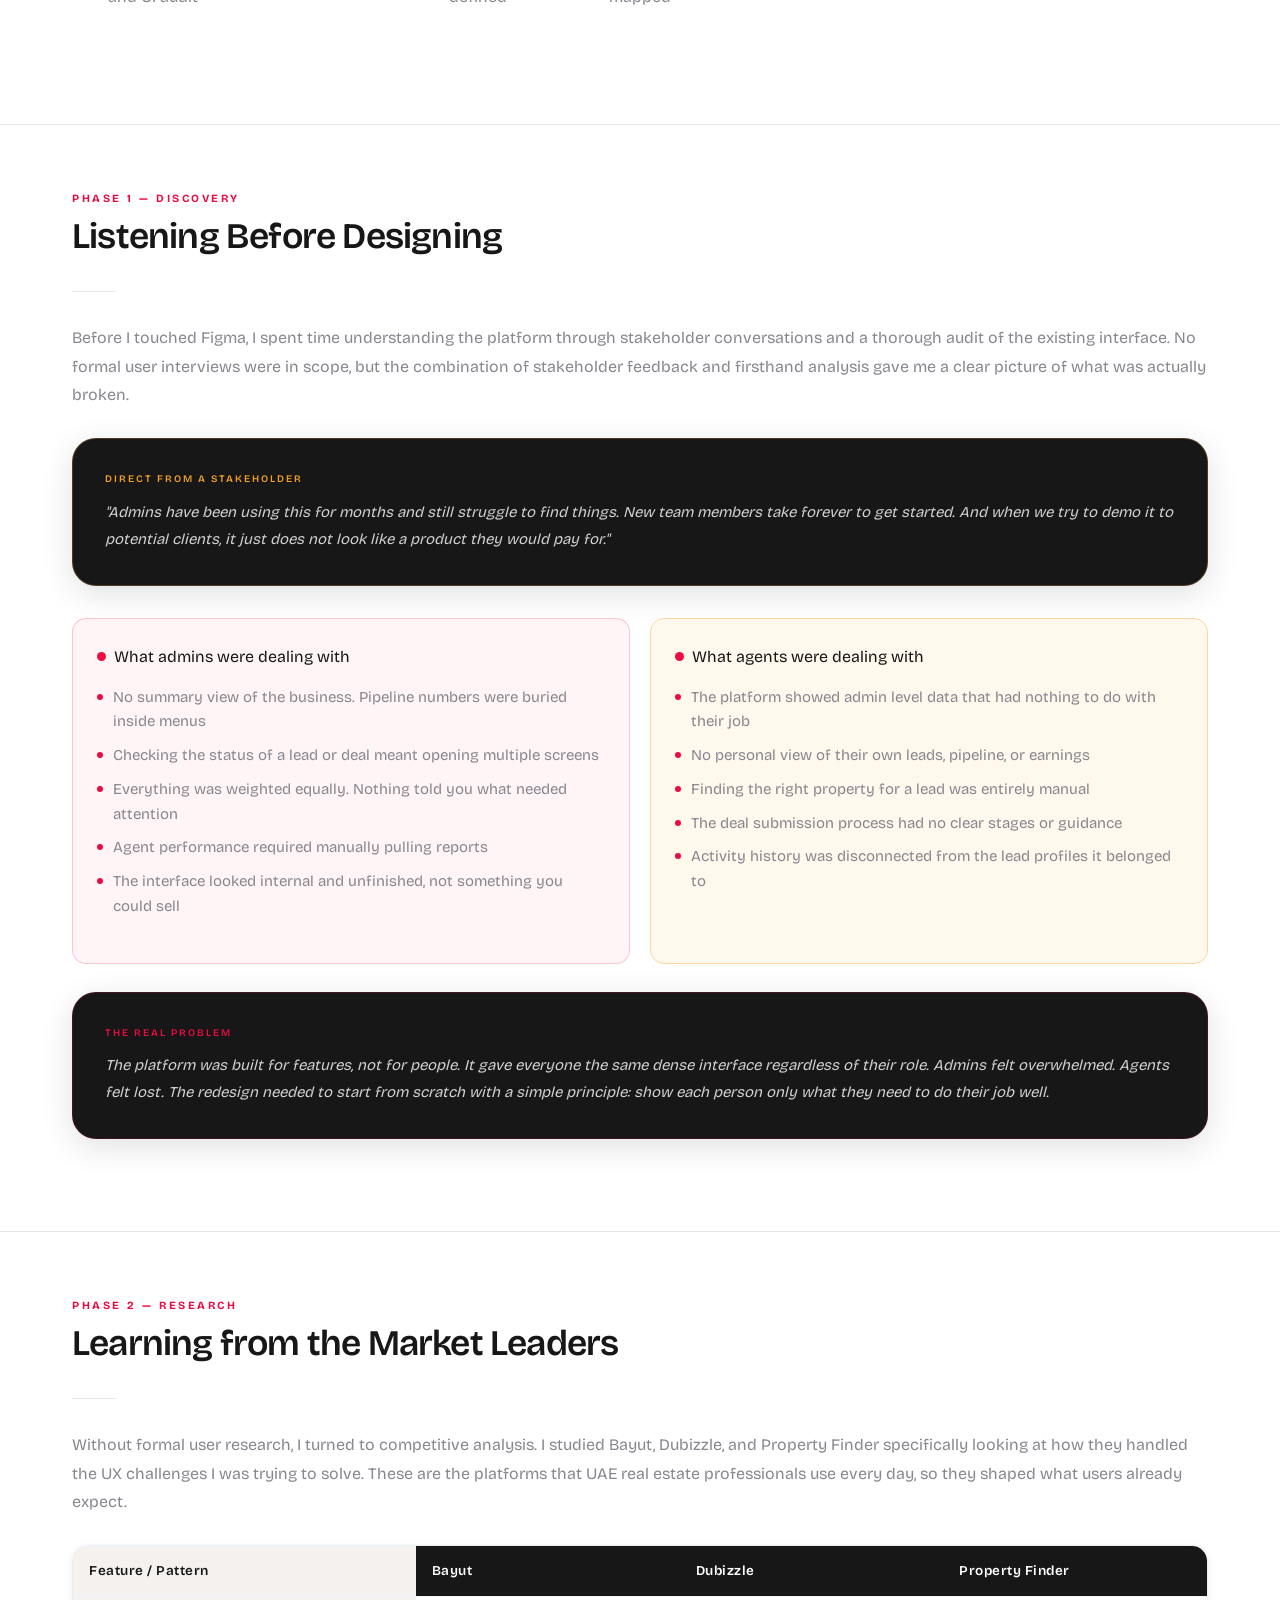
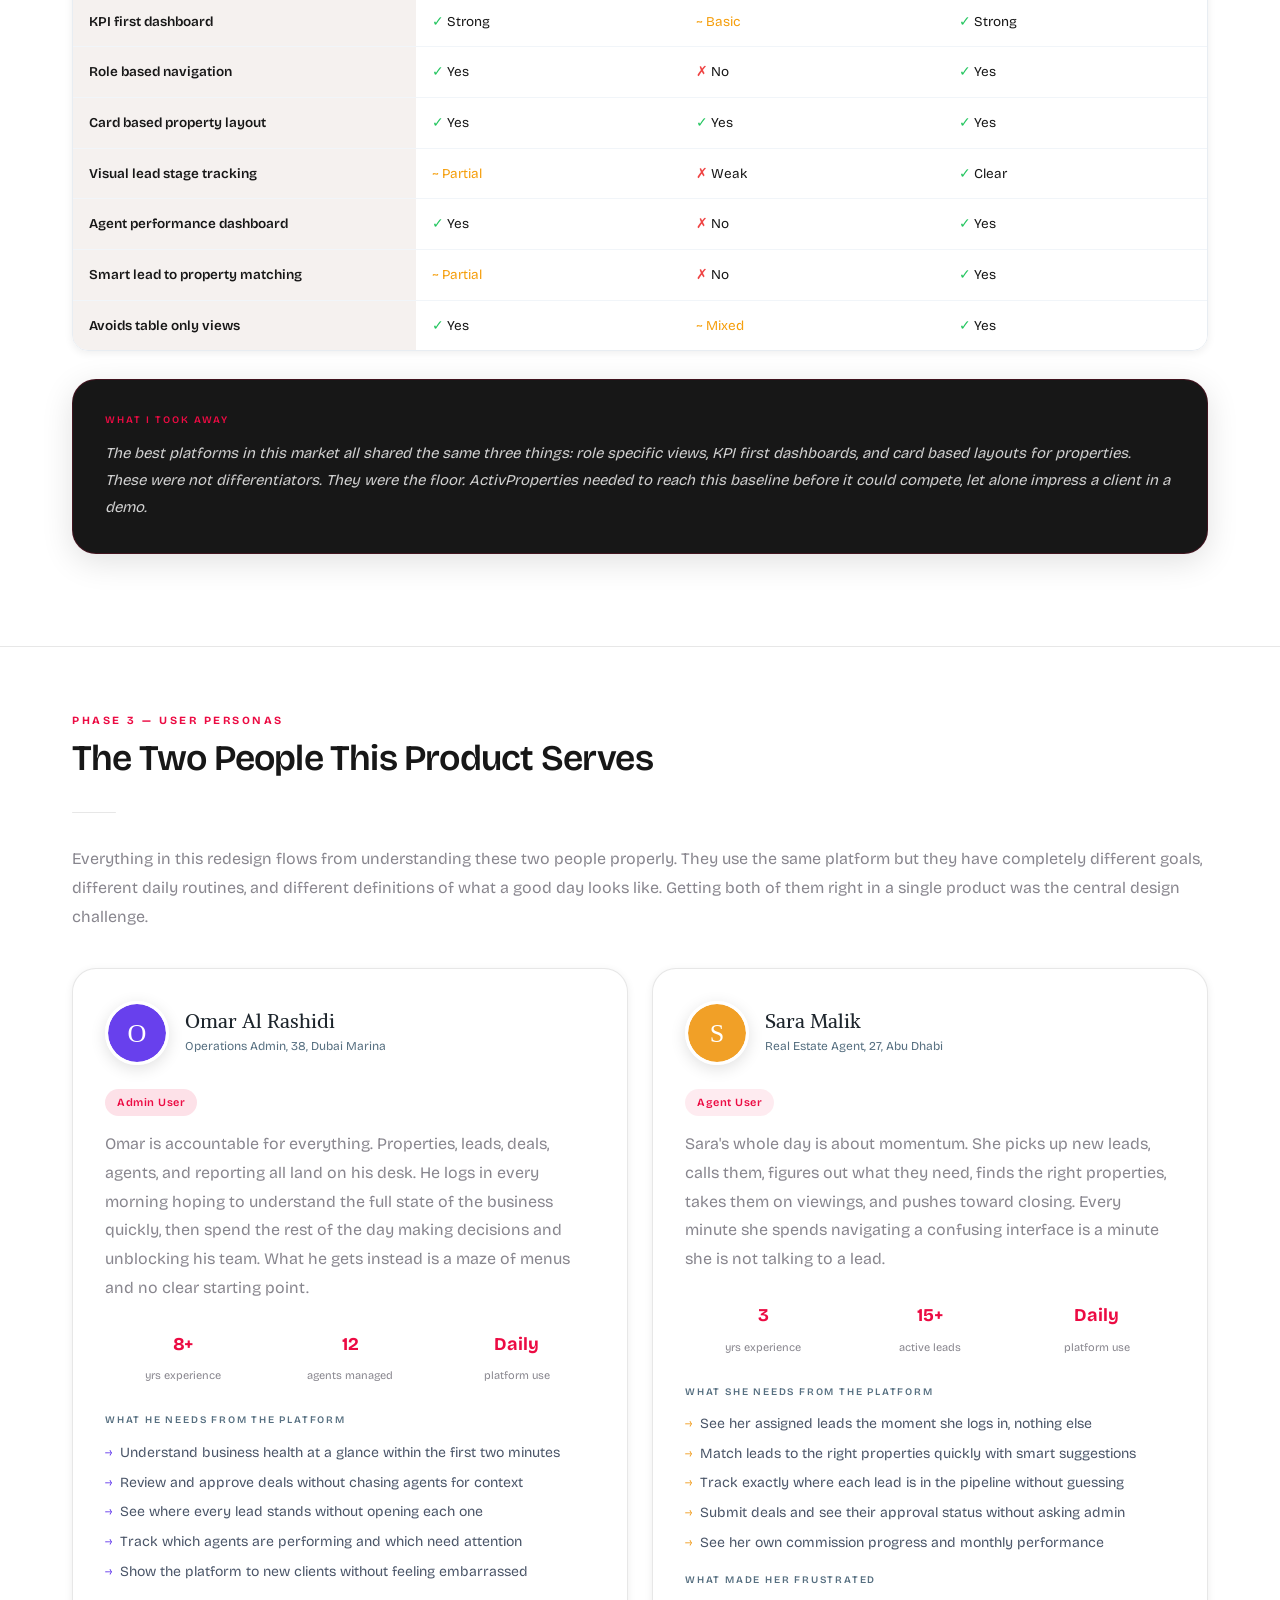
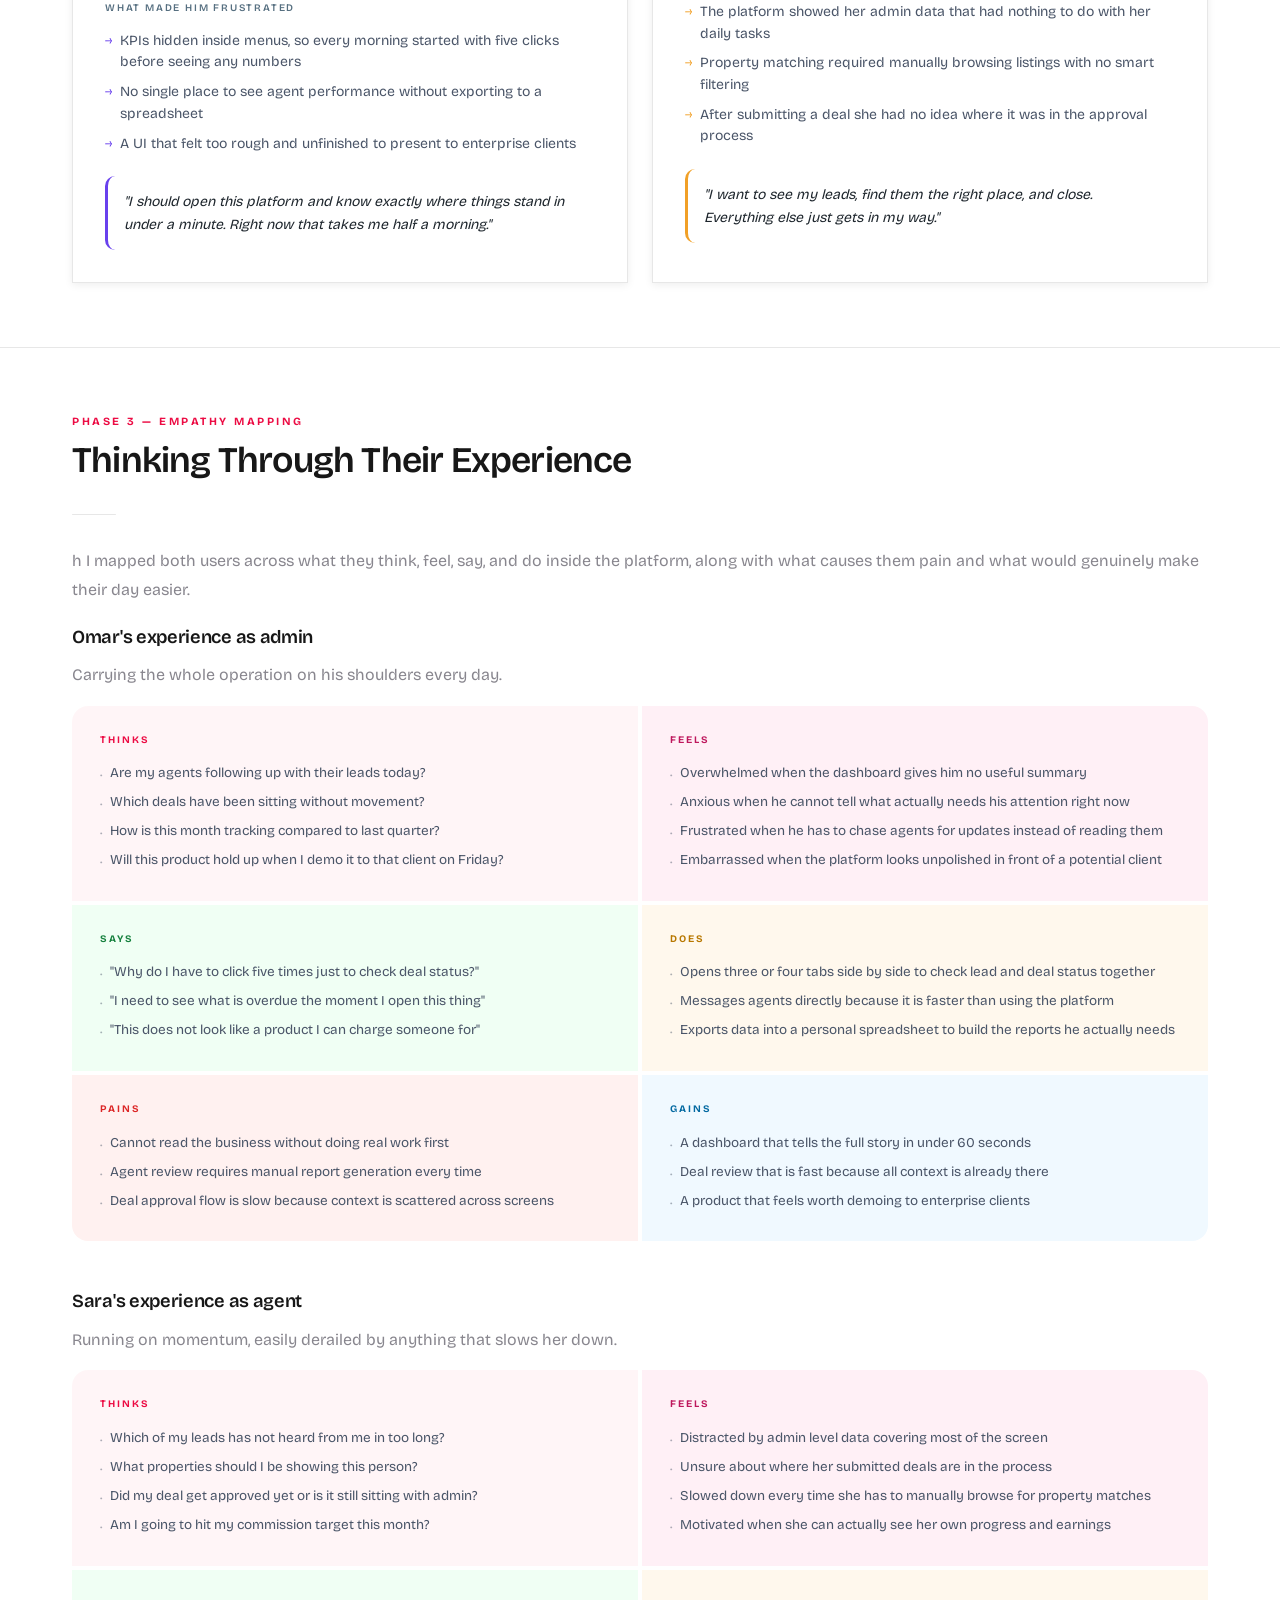
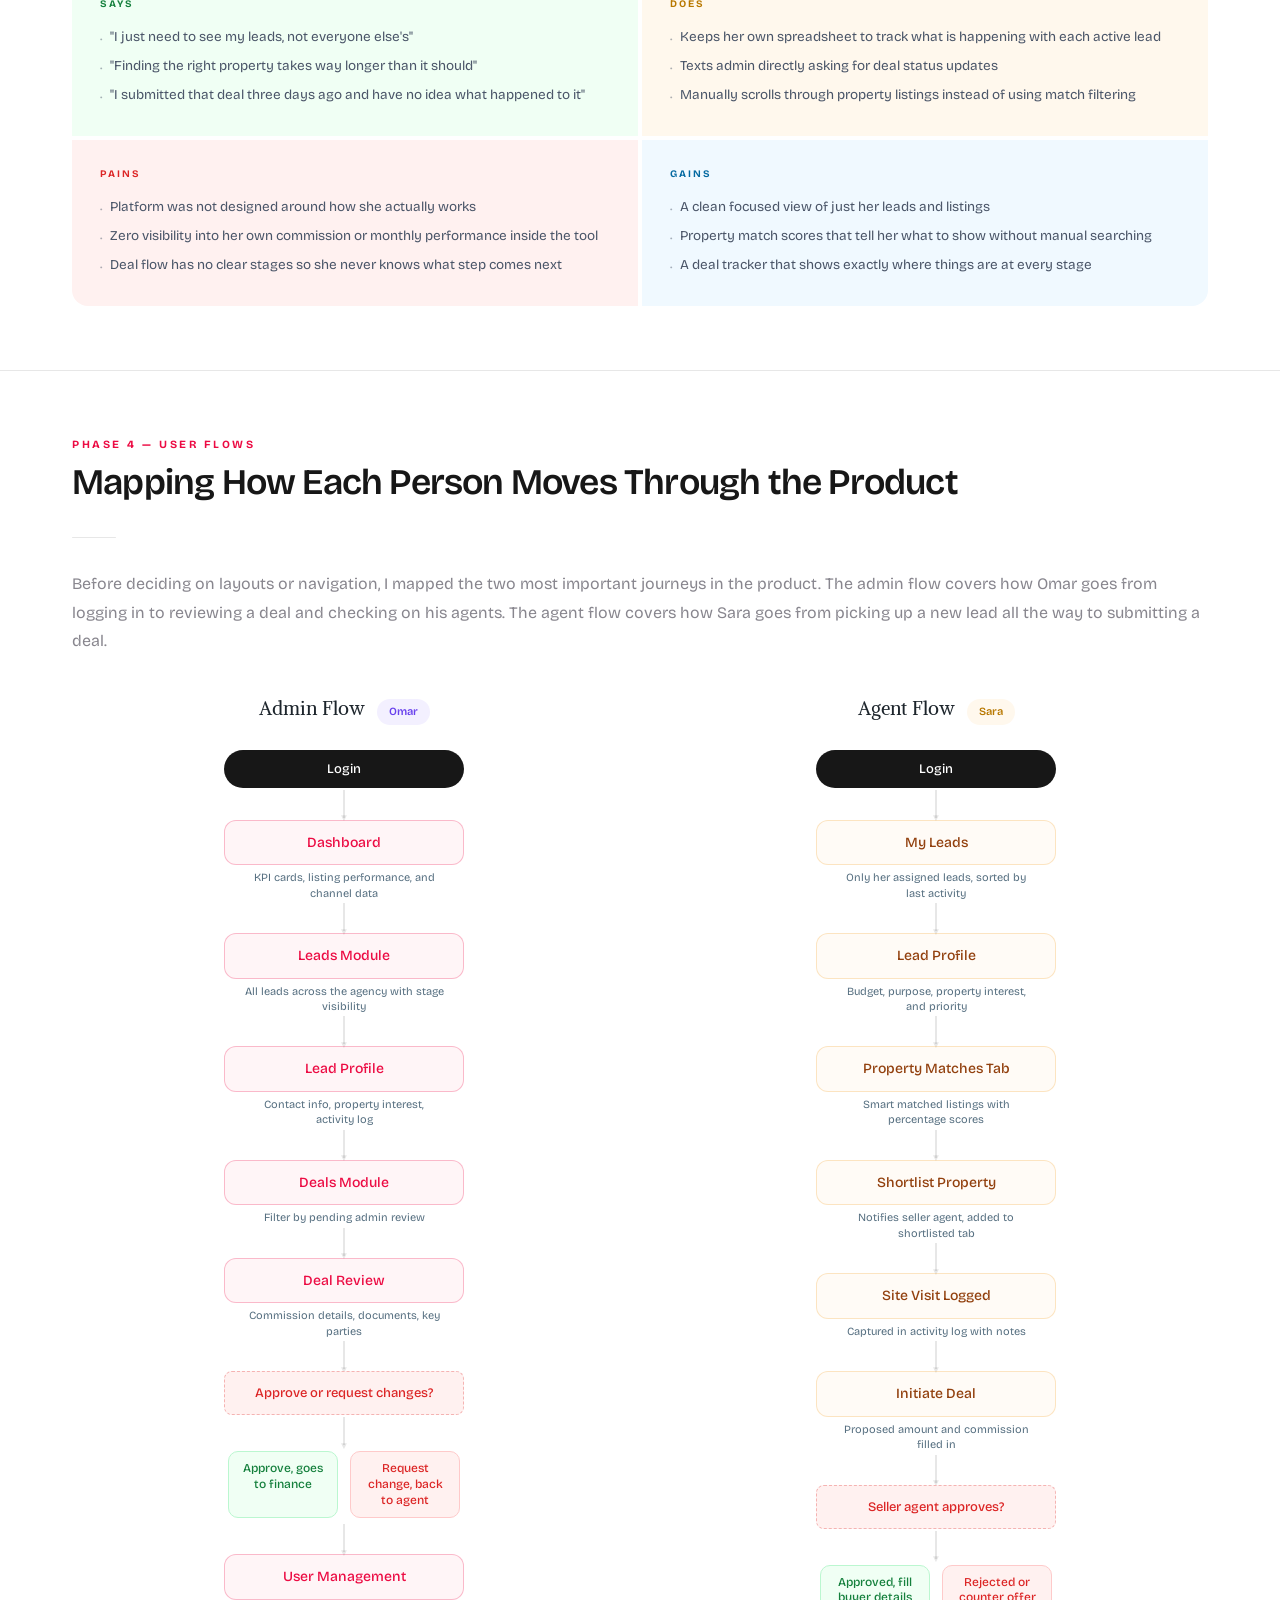
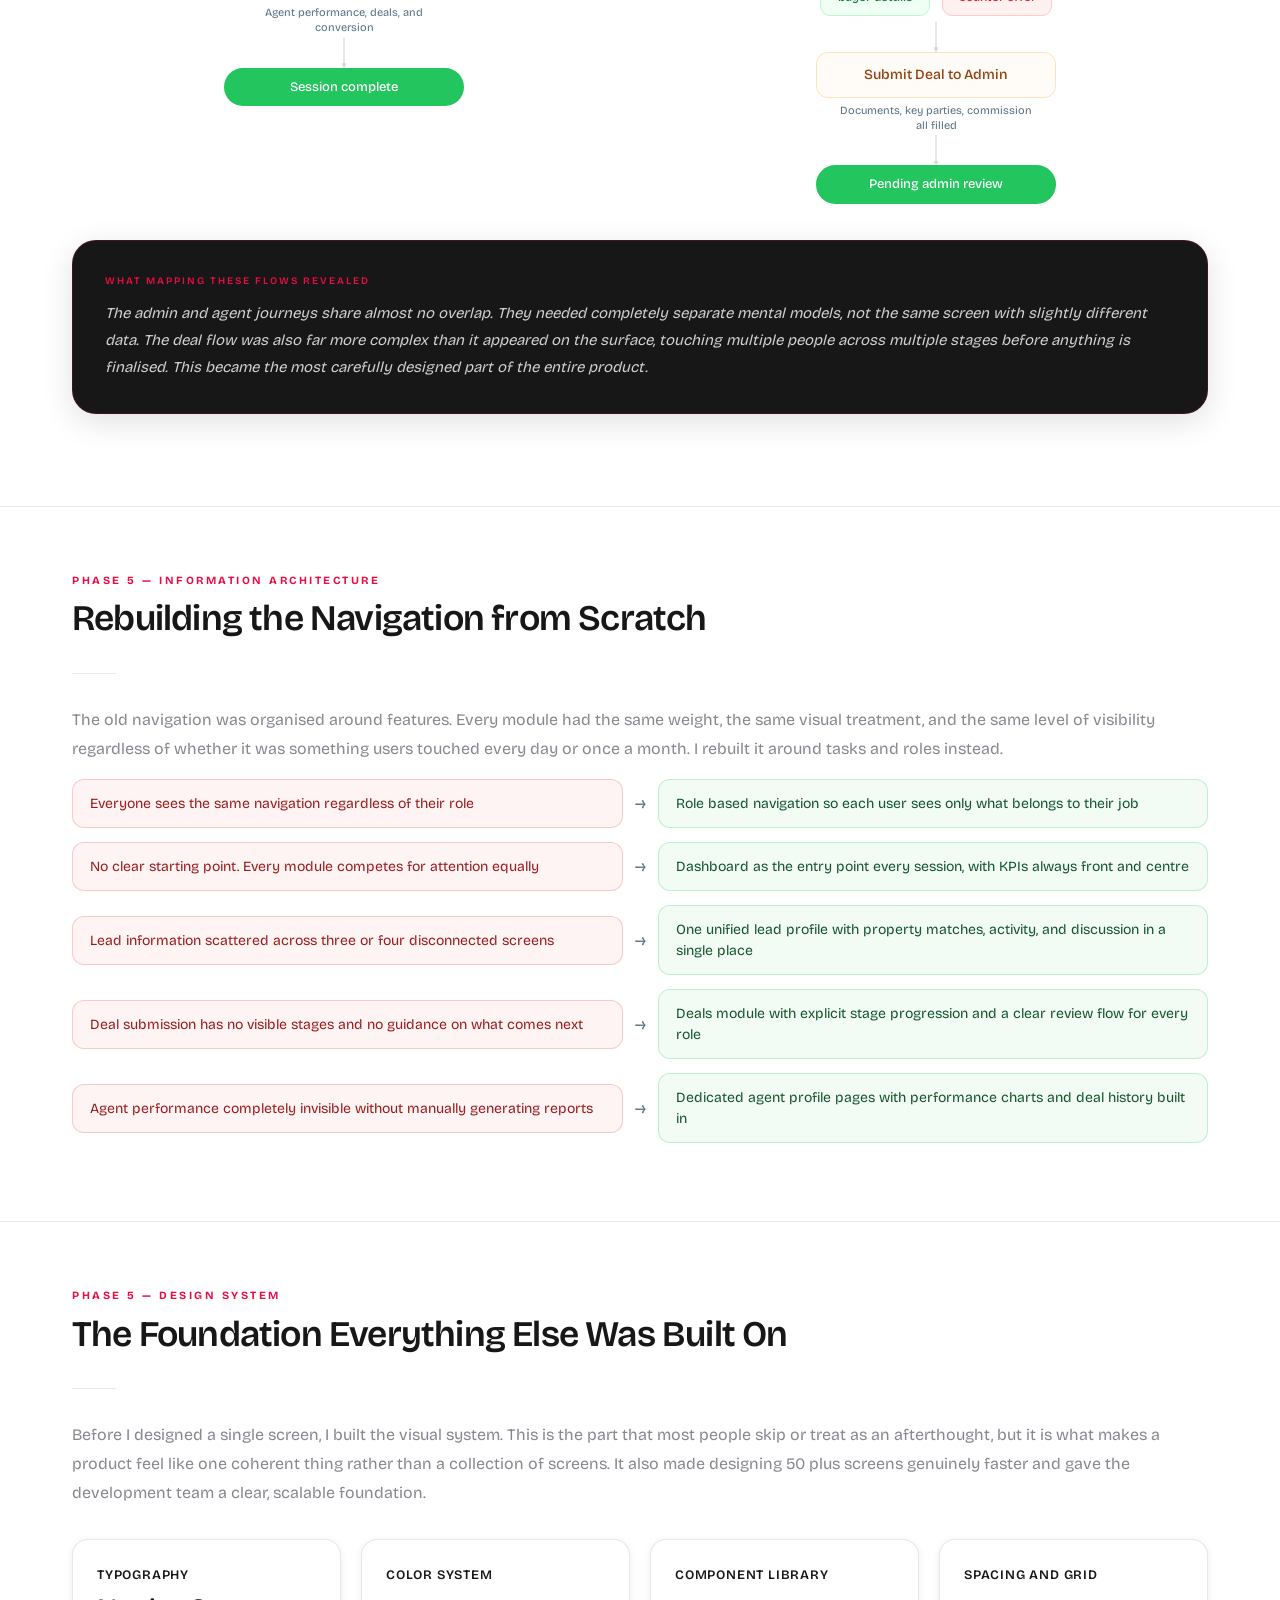
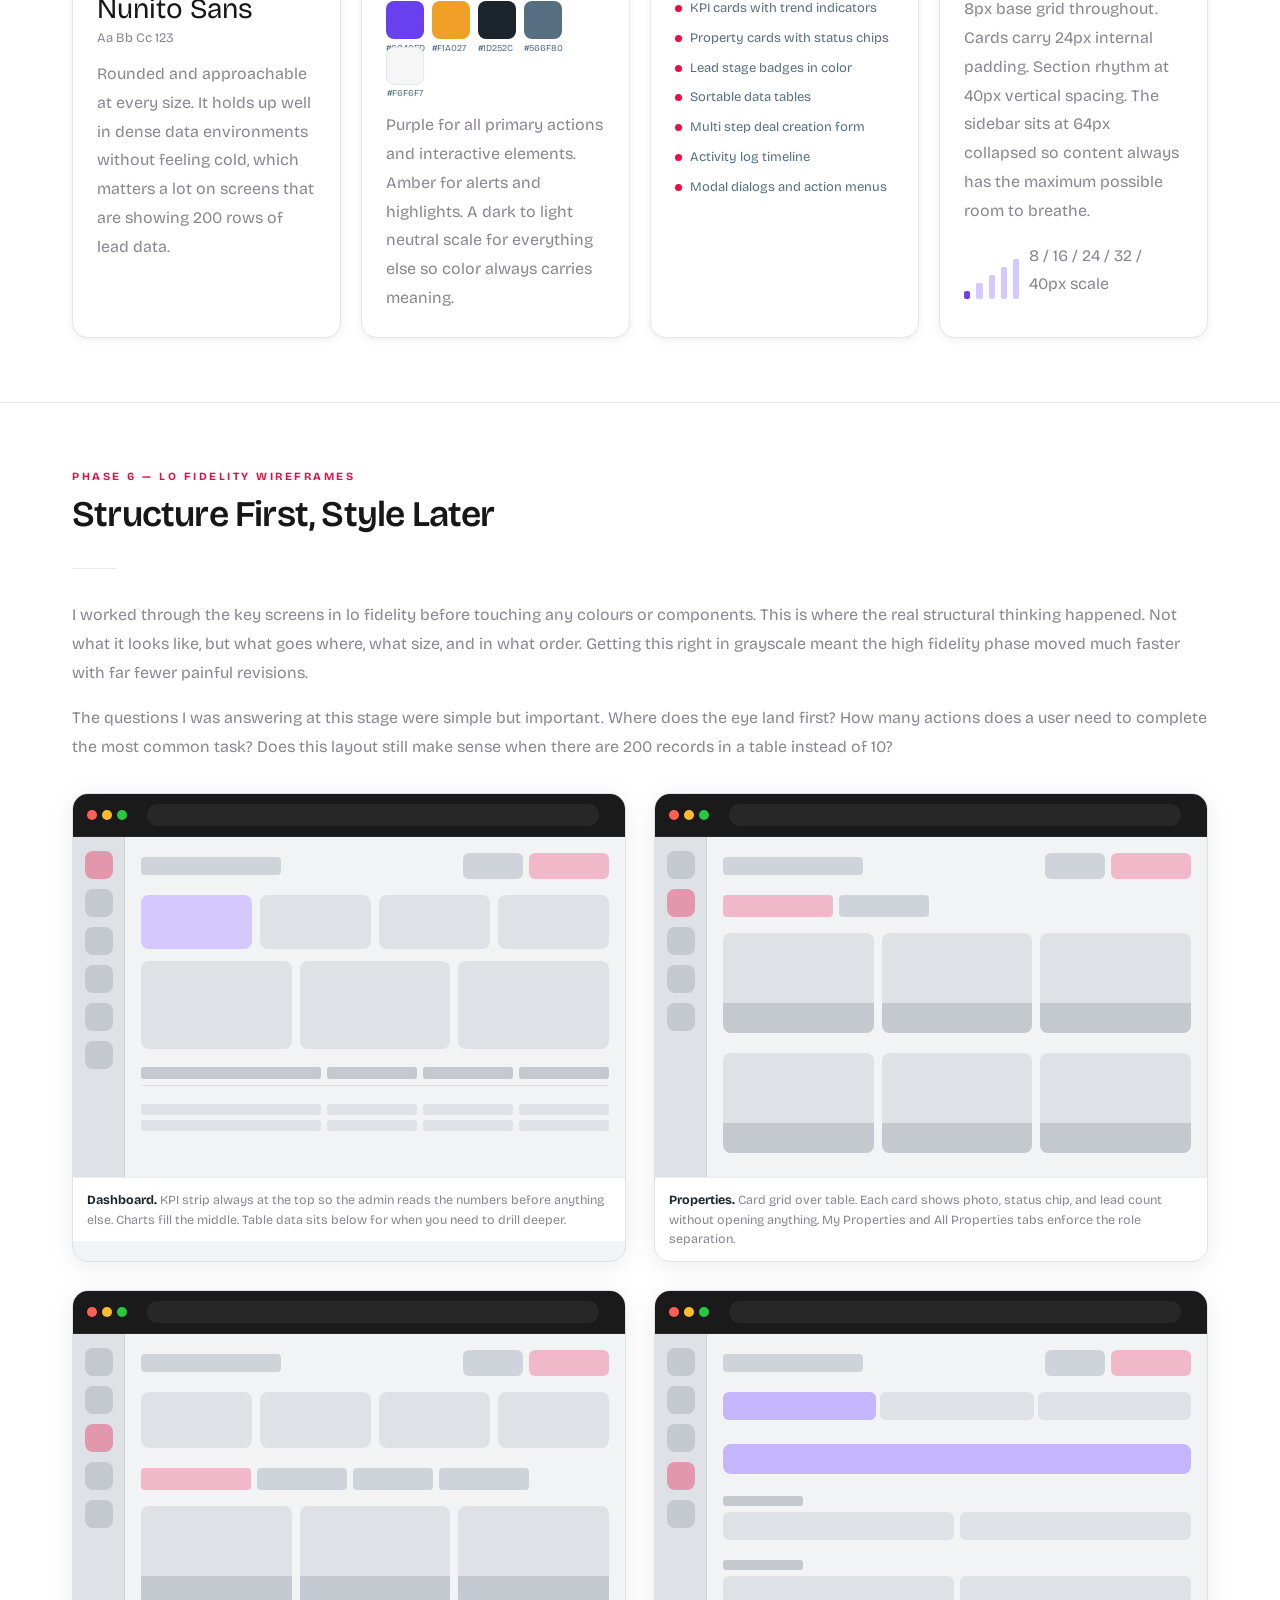
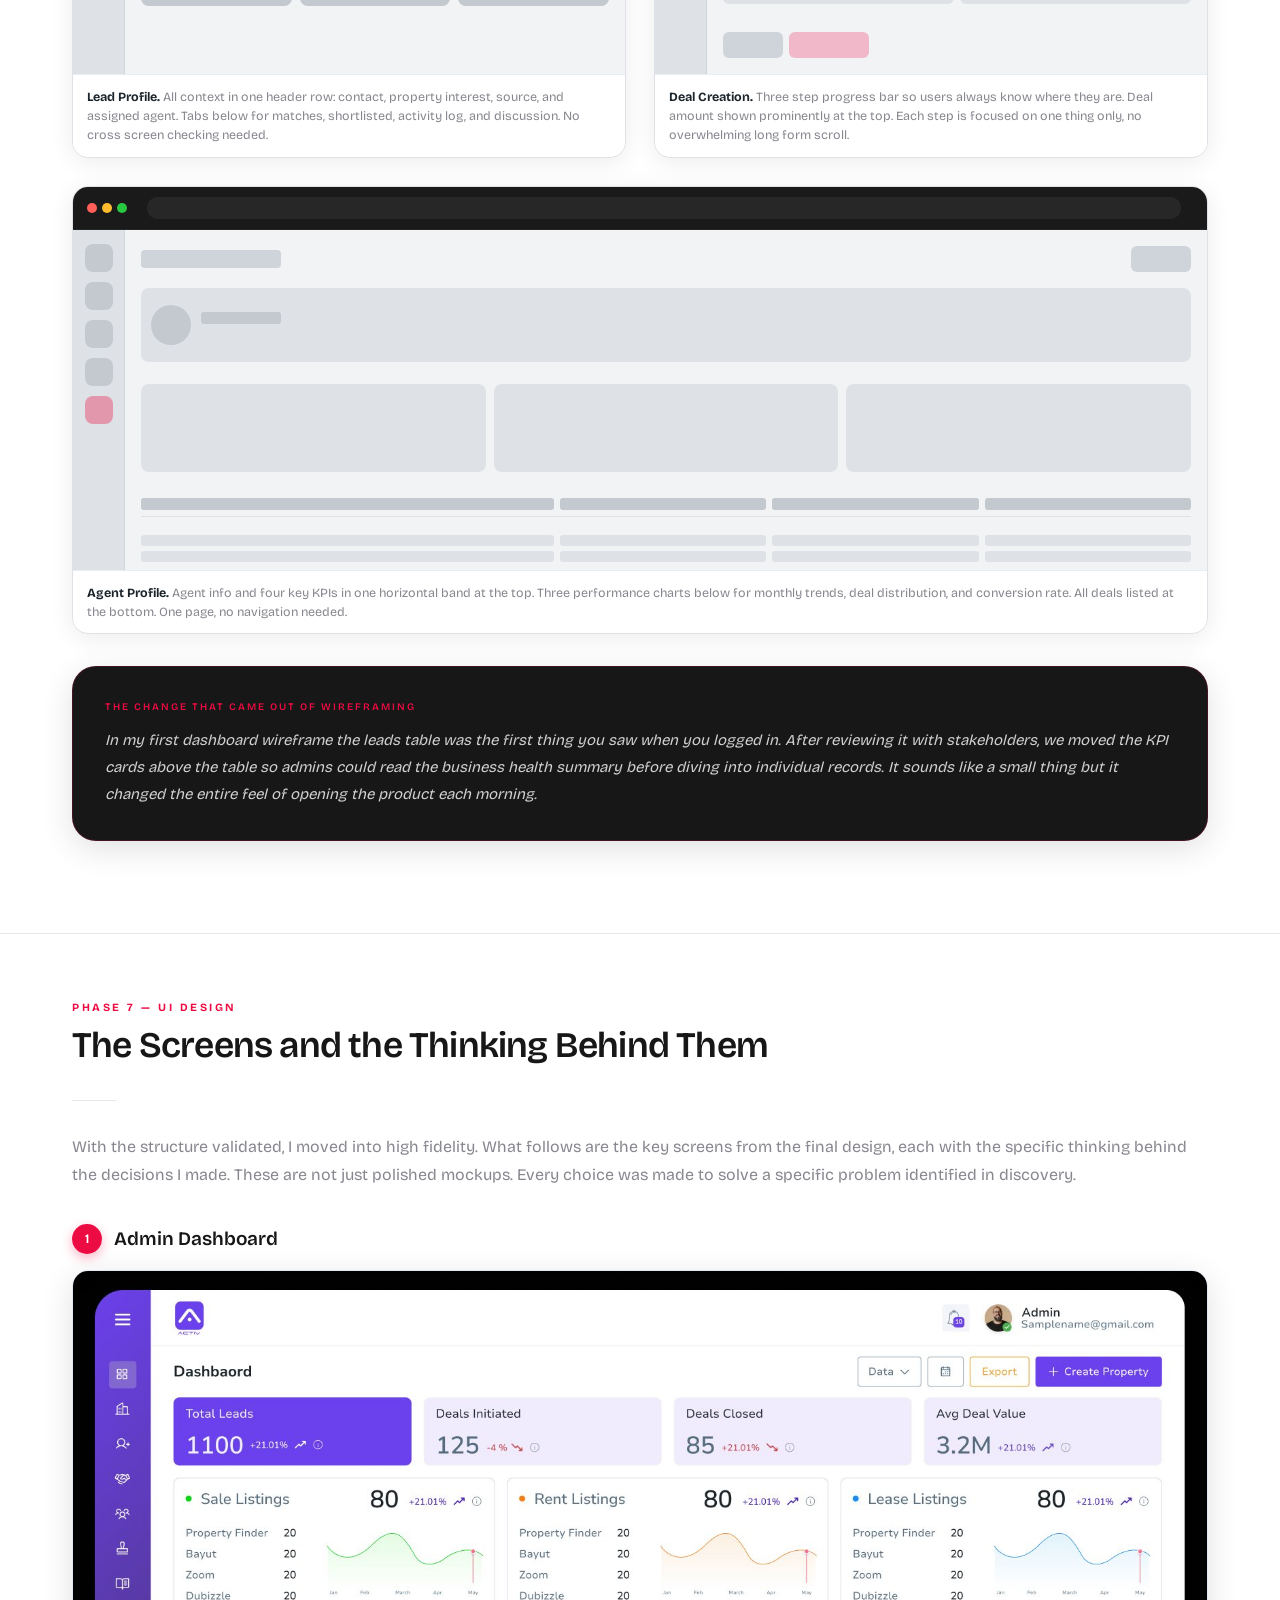
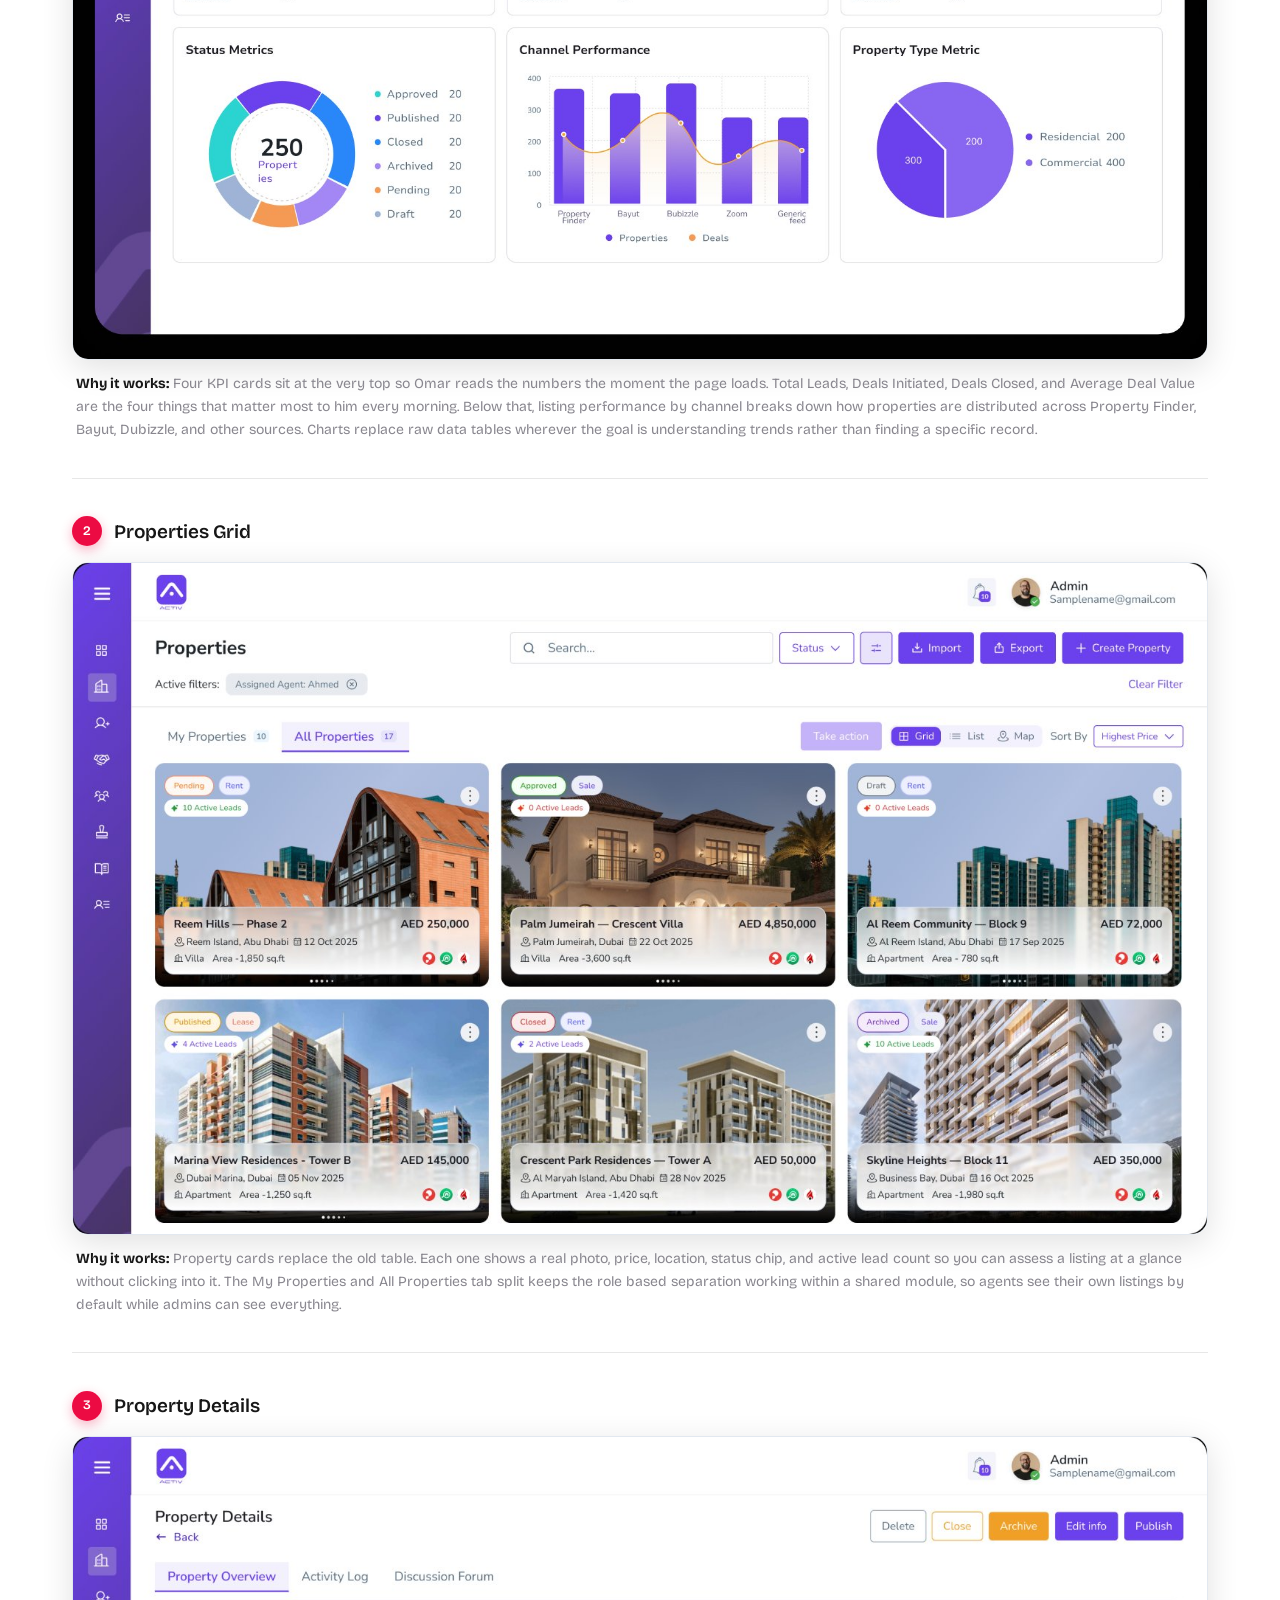
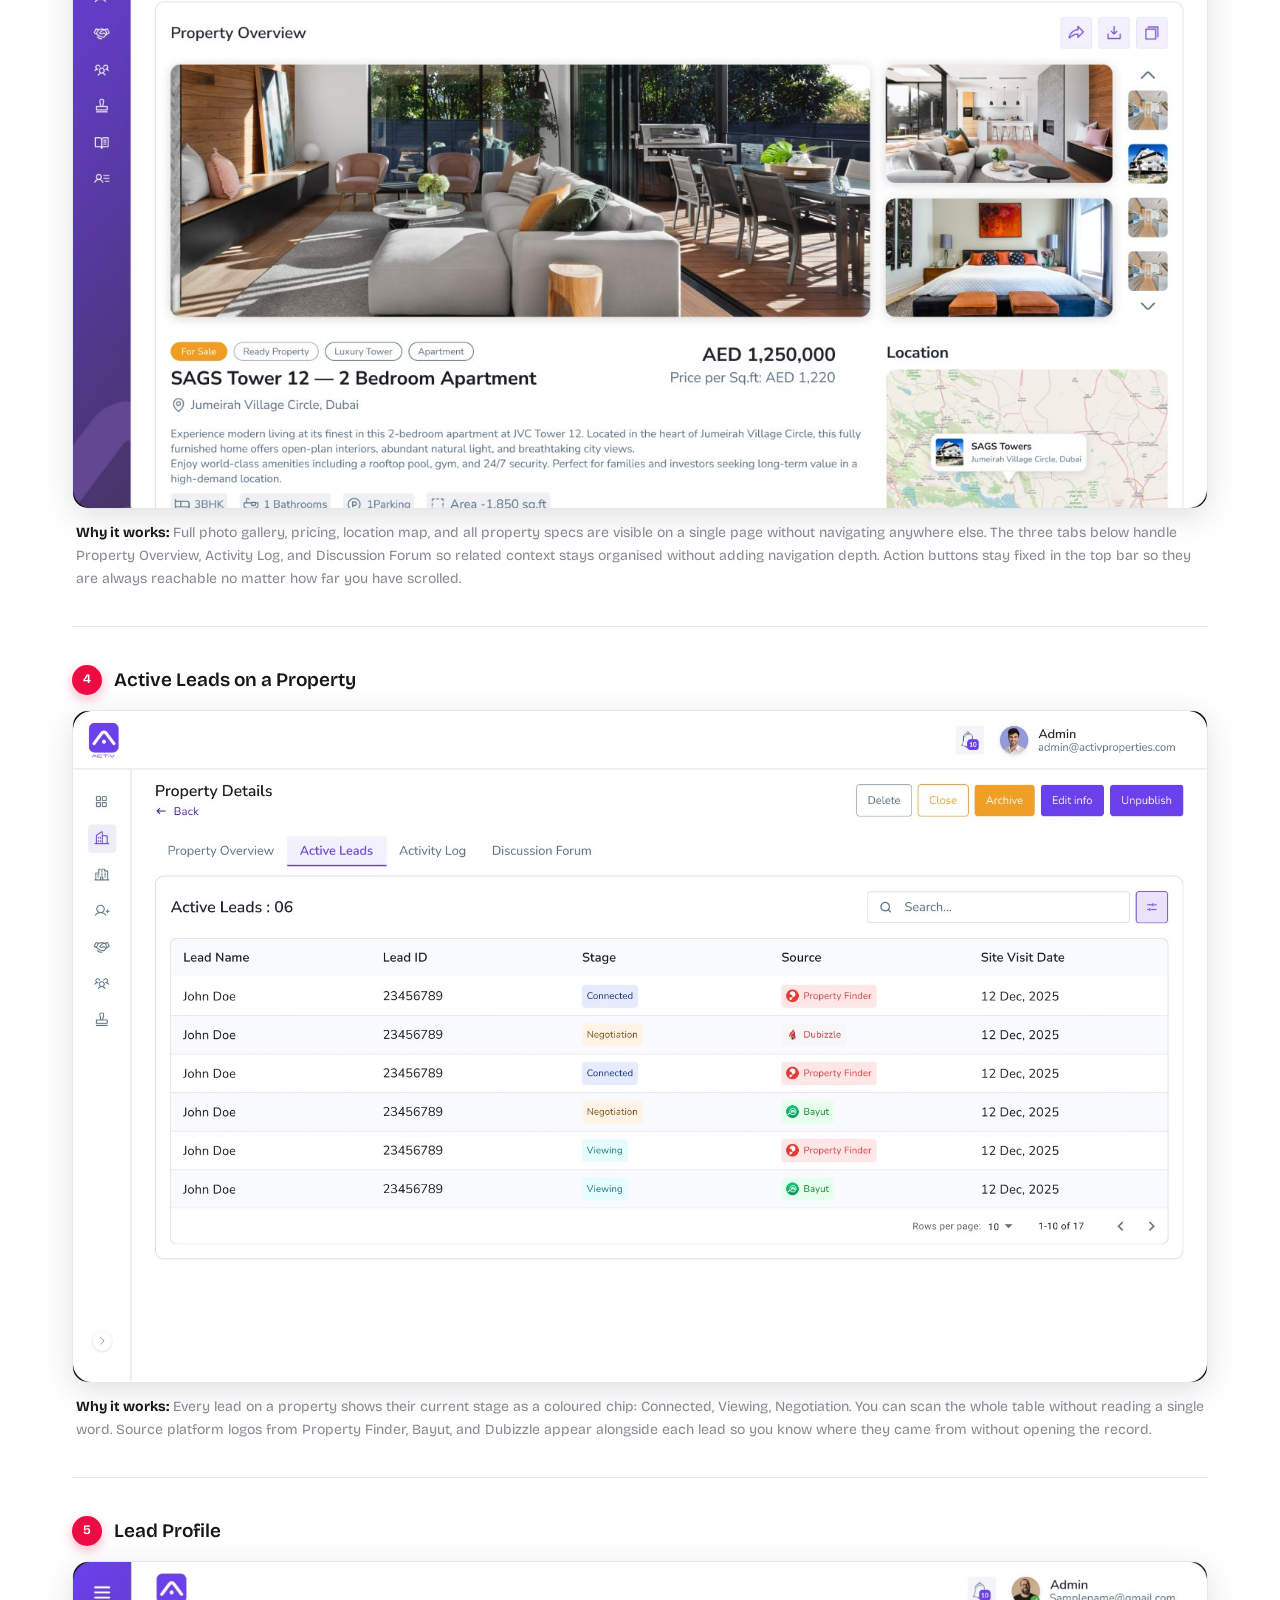
